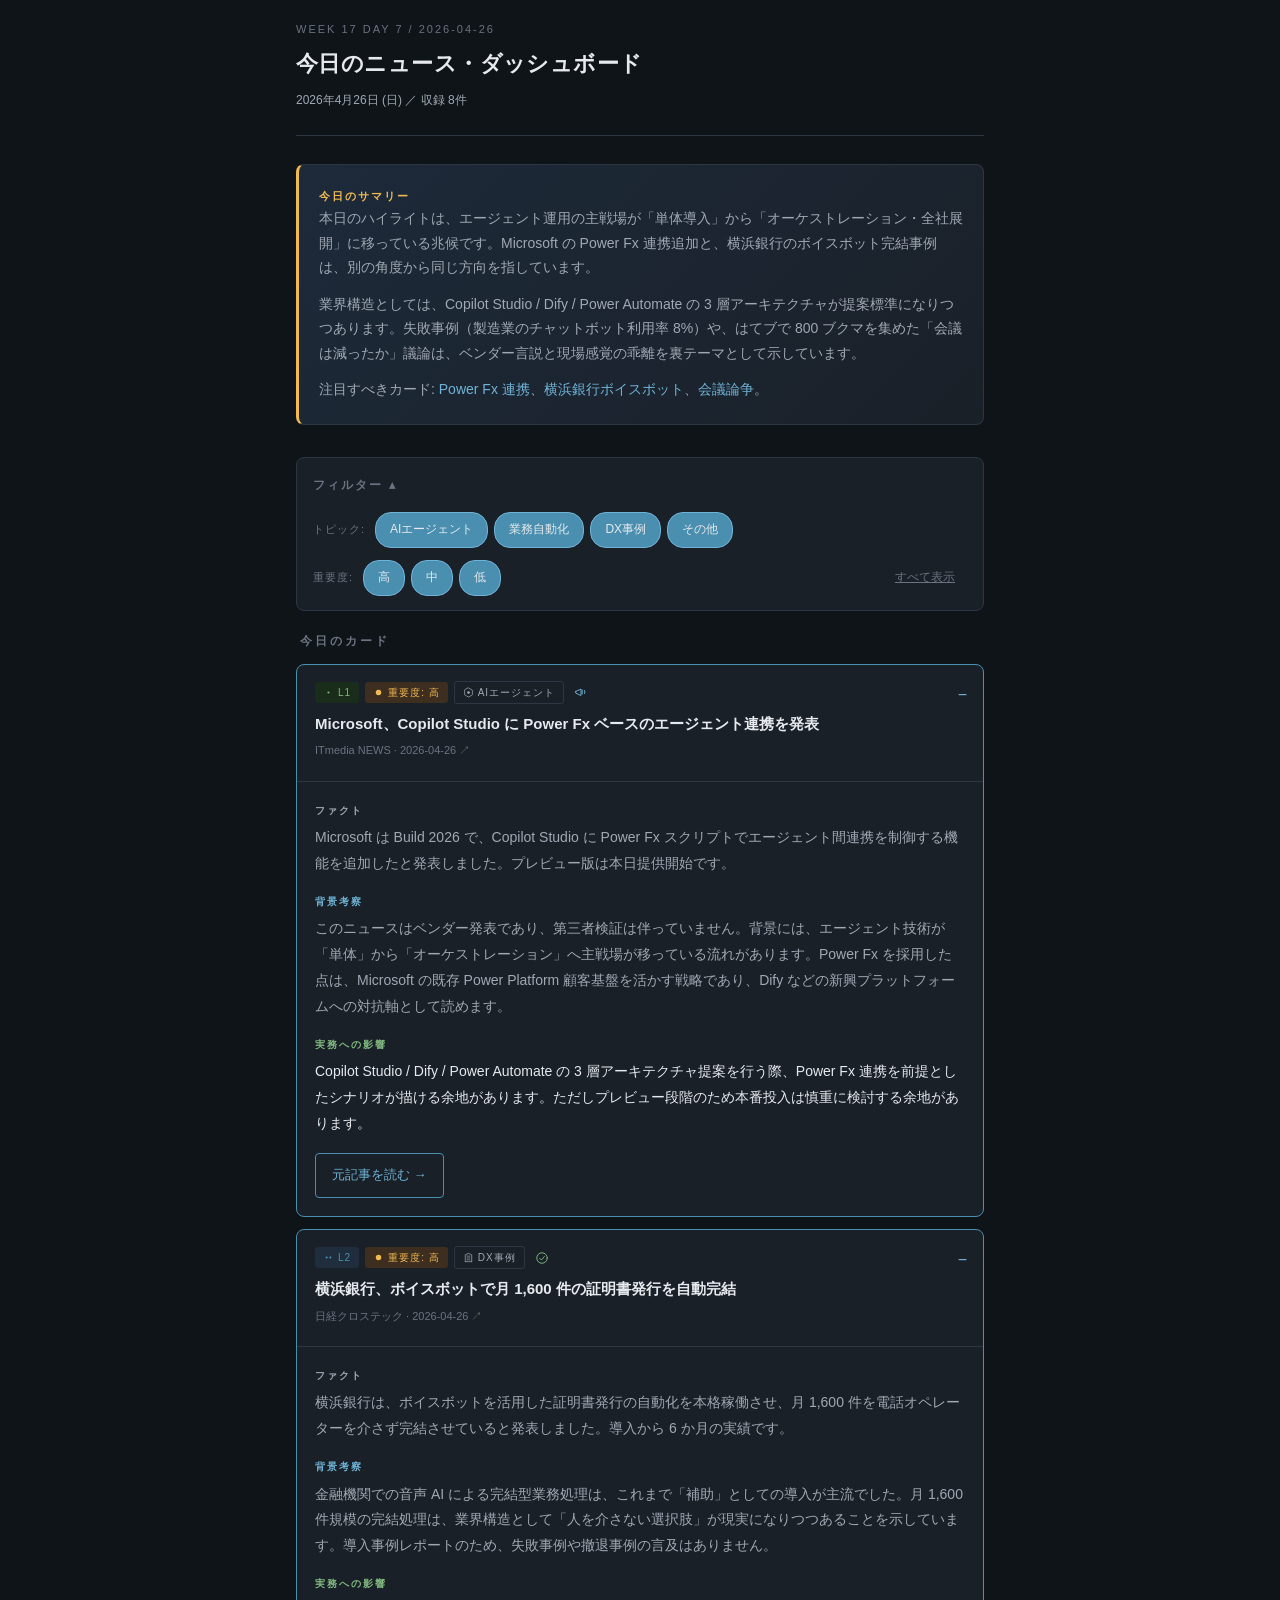
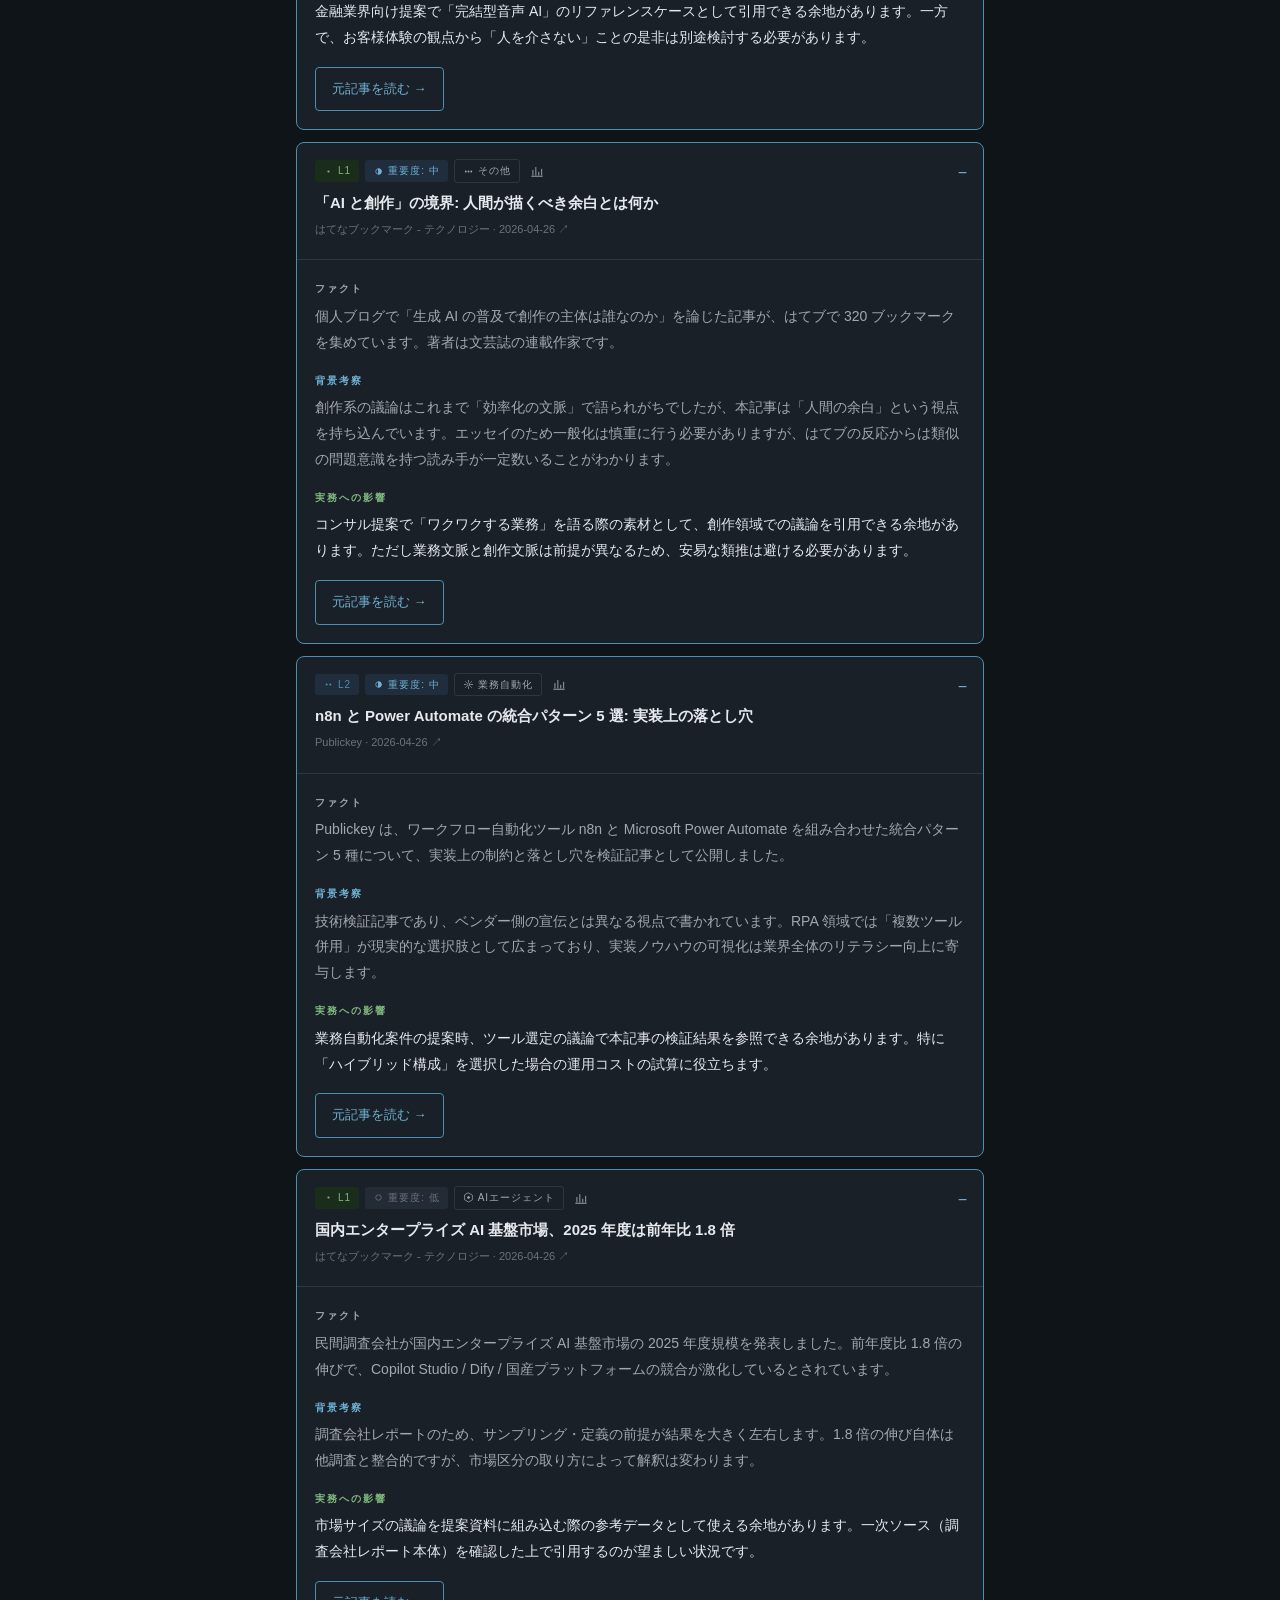
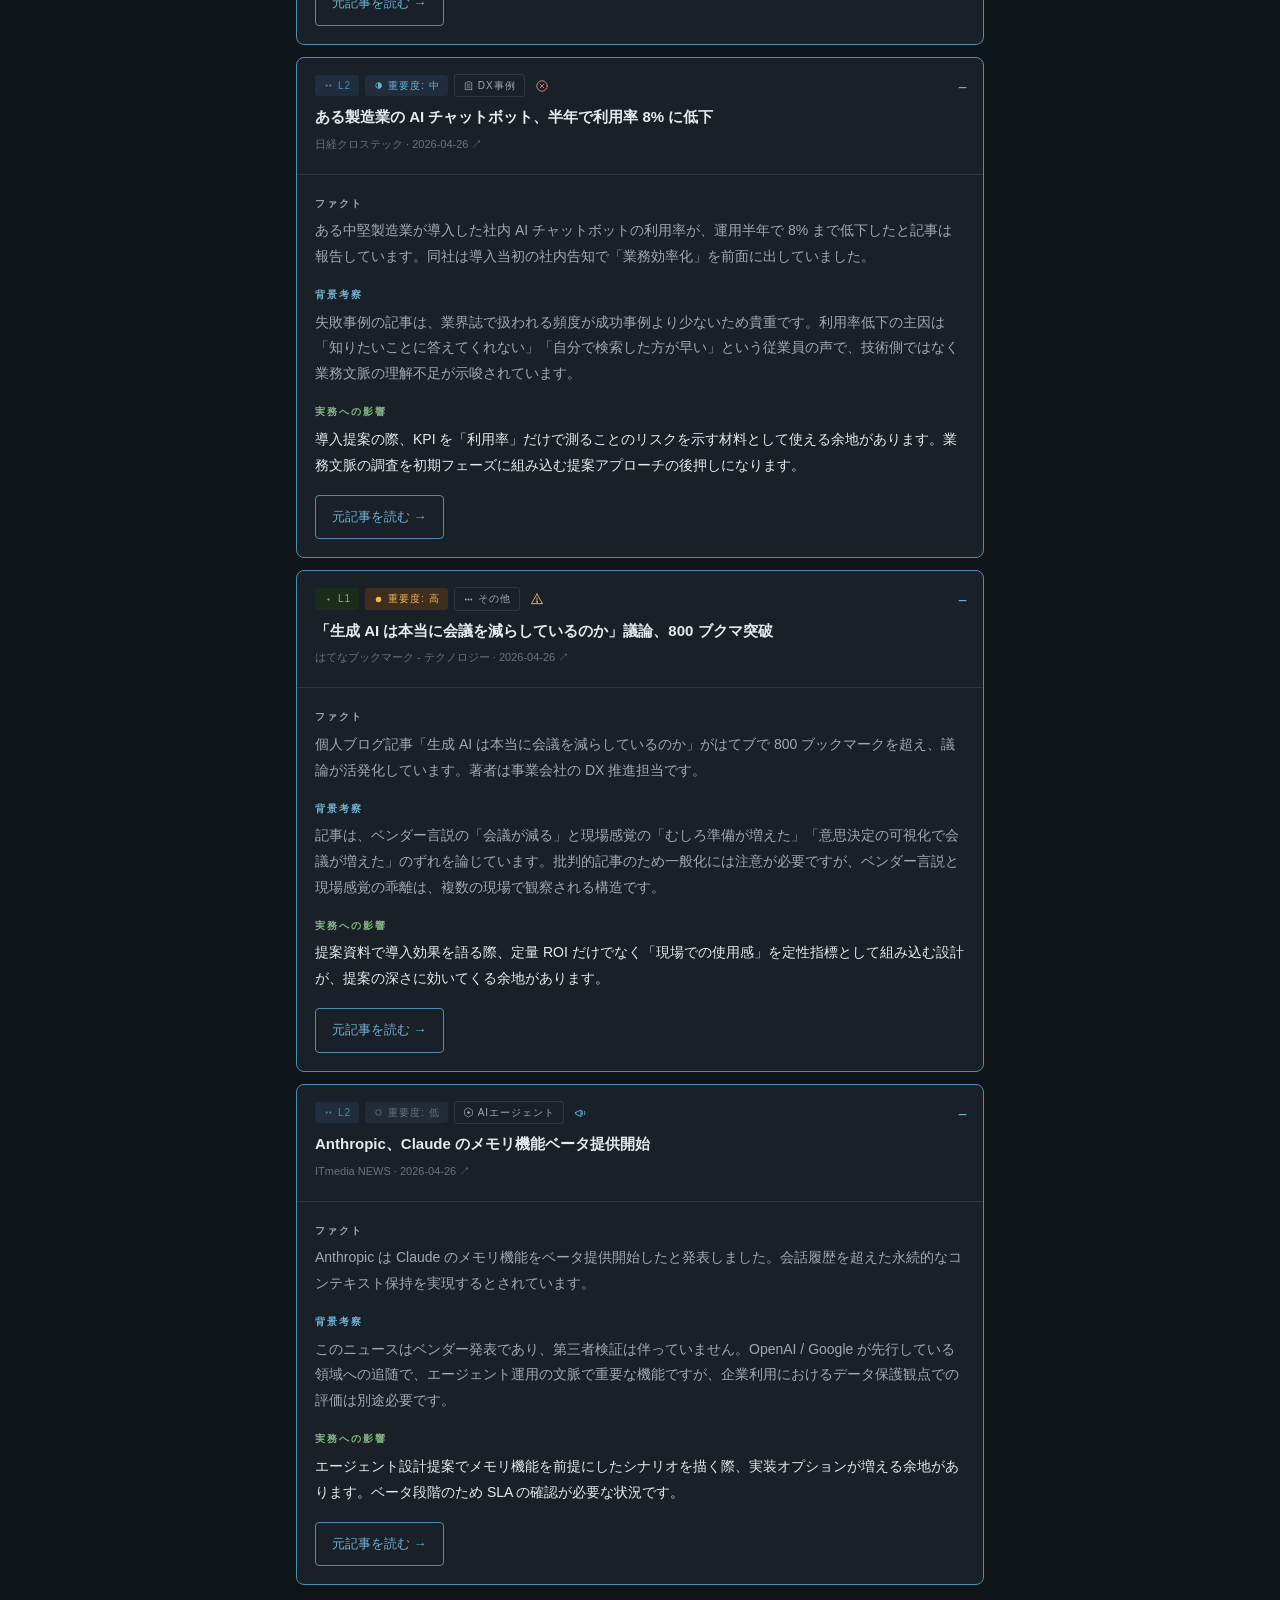
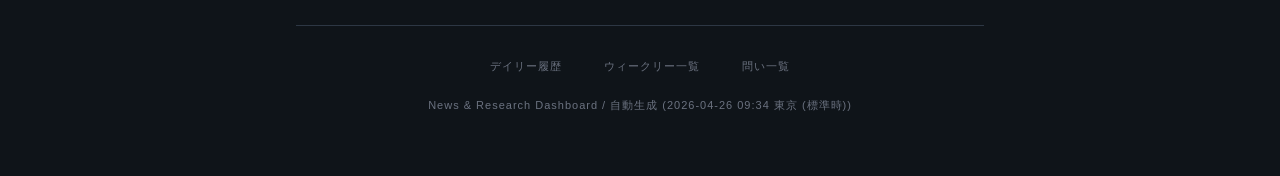
==== site/index.html @ 53880f0e "Phase 1 §F: site templates + UI + build_site (D-38, D-40) site/assets/:   - icons.svg: 16 SVG sprite" ====
<!DOCTYPE html>
<html lang="ja">
<head>
<meta charset="UTF-8">
<meta name="viewport" content="width=device-width, initial-scale=1.0">
<title>2026-04-26 デイリー | News & Research Dashboard</title>
<link rel="stylesheet" href="assets/style.css">
</head>
<body>
<?xml version="1.0" encoding="UTF-8"?>
<!--
  News & Research Dashboard アイコン sprite (D-40 §11.4)
  使用: <svg class="icon"><use href="/assets/icons.svg#icon-vendor"/></svg>
  全アイコン 24x24 viewBox、currentColor で着色（CSS で色制御）。
-->
<svg xmlns="http://www.w3.org/2000/svg" style="display:none" aria-hidden="true">

  <!-- ===== 情報タイプ (5) ===== -->
  <symbol id="icon-vendor" viewBox="0 0 24 24" fill="none" stroke="currentColor" stroke-width="1.6" stroke-linecap="round" stroke-linejoin="round">
    <!-- megaphone -->
    <path d="M3 11v3l9 4V7L3 11Z"/>
    <path d="M14 8.5v7"/>
    <path d="M18 9c1 .8 1 5.2 0 6"/>
  </symbol>
  <symbol id="icon-case" viewBox="0 0 24 24" fill="none" stroke="currentColor" stroke-width="1.6" stroke-linecap="round" stroke-linejoin="round">
    <!-- check in circle -->
    <circle cx="12" cy="12" r="9"/>
    <path d="M8 12.5l3 3 5-6"/>
  </symbol>
  <symbol id="icon-failure" viewBox="0 0 24 24" fill="none" stroke="currentColor" stroke-width="1.6" stroke-linecap="round" stroke-linejoin="round">
    <!-- x in circle -->
    <circle cx="12" cy="12" r="9"/>
    <path d="M8.5 8.5l7 7M15.5 8.5l-7 7"/>
  </symbol>
  <symbol id="icon-critic" viewBox="0 0 24 24" fill="none" stroke="currentColor" stroke-width="1.6" stroke-linecap="round" stroke-linejoin="round">
    <!-- exclamation triangle -->
    <path d="M12 3.5L21.5 20H2.5L12 3.5Z"/>
    <path d="M12 10v4.5"/>
    <circle cx="12" cy="17" r=".8" fill="currentColor"/>
  </symbol>
  <symbol id="icon-analysis" viewBox="0 0 24 24" fill="none" stroke="currentColor" stroke-width="1.6" stroke-linecap="round" stroke-linejoin="round">
    <!-- bar chart -->
    <path d="M5 19V11M10 19V6M15 19V14M20 19V9"/>
    <path d="M3 21h18"/>
  </symbol>

  <!-- ===== 重要度 (3) ===== -->
  <symbol id="icon-importance-high" viewBox="0 0 24 24">
    <circle cx="12" cy="12" r="6" fill="currentColor"/>
  </symbol>
  <symbol id="icon-importance-mid" viewBox="0 0 24 24" fill="none" stroke="currentColor" stroke-width="1.8">
    <circle cx="12" cy="12" r="6"/>
    <path d="M12 6 A6 6 0 0 1 12 18 Z" fill="currentColor"/>
  </symbol>
  <symbol id="icon-importance-low" viewBox="0 0 24 24" fill="none" stroke="currentColor" stroke-width="1.8">
    <circle cx="12" cy="12" r="6"/>
  </symbol>

  <!-- ===== レイヤー (4) — ドット数で深度を示す ===== -->
  <symbol id="icon-layer-l1" viewBox="0 0 24 24">
    <circle cx="12" cy="12" r="2.4" fill="currentColor"/>
  </symbol>
  <symbol id="icon-layer-l2" viewBox="0 0 24 24">
    <circle cx="8" cy="12" r="2.2" fill="currentColor"/>
    <circle cx="16" cy="12" r="2.2" fill="currentColor"/>
  </symbol>
  <symbol id="icon-layer-l3" viewBox="0 0 24 24">
    <circle cx="6" cy="12" r="2" fill="currentColor"/>
    <circle cx="12" cy="12" r="2" fill="currentColor"/>
    <circle cx="18" cy="12" r="2" fill="currentColor"/>
  </symbol>
  <symbol id="icon-layer-l4" viewBox="0 0 24 24">
    <circle cx="5" cy="12" r="1.8" fill="currentColor"/>
    <circle cx="10" cy="12" r="1.8" fill="currentColor"/>
    <circle cx="15" cy="12" r="1.8" fill="currentColor"/>
    <circle cx="20" cy="12" r="1.8" fill="currentColor"/>
  </symbol>

  <!-- ===== トピック (4) ===== -->
  <symbol id="icon-topic-ai-agents" viewBox="0 0 24 24" fill="none" stroke="currentColor" stroke-width="1.6" stroke-linecap="round" stroke-linejoin="round">
    <!-- agent: hex with center -->
    <path d="M12 2 L20.5 7 L20.5 17 L12 22 L3.5 17 L3.5 7 Z"/>
    <circle cx="12" cy="12" r="2.2" fill="currentColor"/>
  </symbol>
  <symbol id="icon-topic-automation" viewBox="0 0 24 24" fill="none" stroke="currentColor" stroke-width="1.6" stroke-linecap="round" stroke-linejoin="round">
    <!-- gear -->
    <circle cx="12" cy="12" r="3.2"/>
    <path d="M12 3 v3 M12 18 v3 M3 12 h3 M18 12 h3 M5.5 5.5 L7.5 7.5 M16.5 16.5 L18.5 18.5 M5.5 18.5 L7.5 16.5 M16.5 7.5 L18.5 5.5"/>
  </symbol>
  <symbol id="icon-topic-dx-cases" viewBox="0 0 24 24" fill="none" stroke="currentColor" stroke-width="1.6" stroke-linecap="round" stroke-linejoin="round">
    <!-- building -->
    <path d="M5 21V6l7-3 7 3v15"/>
    <path d="M5 21h14"/>
    <path d="M9 9h2M13 9h2M9 13h2M13 13h2M9 17h2M13 17h2"/>
  </symbol>
  <symbol id="icon-topic-other" viewBox="0 0 24 24">
    <!-- horizontal dots -->
    <circle cx="6" cy="12" r="2" fill="currentColor"/>
    <circle cx="12" cy="12" r="2" fill="currentColor"/>
    <circle cx="18" cy="12" r="2" fill="currentColor"/>
  </symbol>

</svg>


<div class="container">
<header>
  <div class="date-label">WEEK 17 DAY 7 / 2026-04-26</div>
  <h1>今日のニュース・ダッシュボード</h1>
  <div class="meta">2026年4月26日 (日) ／ 収録 8件</div>
</header>

<div class="theme">
  <div class="theme-label">今日のサマリー</div>
  <div class="theme-body">
    <p>本日のハイライトは、エージェント運用の主戦場が「単体導入」から「オーケストレーション・全社展開」に移っている兆候です。Microsoft の Power Fx 連携追加と、横浜銀行のボイスボット完結事例は、別の角度から同じ方向を指しています。</p>
<p>業界構造としては、Copilot Studio / Dify / Power Automate の 3 層アーキテクチャが提案標準になりつつあります。失敗事例（製造業のチャットボット利用率 8%）や、はてブで 800 ブクマを集めた「会議は減ったか」議論は、ベンダー言説と現場感覚の乖離を裏テーマとして示しています。</p>
<p>注目すべきカード: <a href="#card-dummy-001">Power Fx 連携</a>、<a href="#card-dummy-002">横浜銀行ボイスボット</a>、<a href="#card-dummy-007">会議論争</a>。</p>
  </div>
</div>

<details class="filter-bar" open>
  <summary>フィルター</summary>
  <div class="filter-group">
    <span class="filter-label">トピック:</span>
    <button class="filter-chip active" data-filter-topic="ai_agents">AIエージェント</button>
    <button class="filter-chip active" data-filter-topic="automation">業務自動化</button>
    <button class="filter-chip active" data-filter-topic="dx_cases">DX事例</button>
    <button class="filter-chip active" data-filter-topic="other">その他</button>
  </div>
  <div class="filter-group">
    <span class="filter-label">重要度:</span>
    <button class="filter-chip active" data-filter-importance="high">高</button>
    <button class="filter-chip active" data-filter-importance="mid">中</button>
    <button class="filter-chip active" data-filter-importance="low">低</button>
    <button class="filter-clear">すべて表示</button>
  </div>
</details>

<div class="section-head">今日のカード</div>
  <details class="card"
         id="card-dummy-001"
         data-topic="ai_agents"
         data-importance="high"
         data-layer="L1"
         data-inquiry="none"
open>
  <summary>
    <div class="tag-row">
      <span class="tag layer-l1">
        <svg class="icon" aria-hidden="true"><use href="#icon-layer-l1"/></svg>
        L1
      </span>
      <span class="tag importance-high">
        <svg class="icon" aria-hidden="true"><use href="#icon-importance-high"/></svg>
        重要度: 高
      </span>
      <span class="tag topic-ai-agents">
        <svg class="icon" aria-hidden="true"><use href="#icon-topic-ai-agents"/></svg>
        AIエージェント
      </span>
      <svg class="icon-info-type vendor_announcement" aria-label="vendor_announcement">
        <use href="#icon-vendor"/>
      </svg>
    </div>
    <div class="card-title">Microsoft、Copilot Studio に Power Fx ベースのエージェント連携を発表</div>
    <a class="card-source"
       href="https://example.com/dummy/1"
       target="_blank"
       rel="noopener noreferrer"
       onclick="event.stopPropagation()">ITmedia NEWS · 2026-04-26 ↗</a>
  </summary>
  <div class="card-body">
    <section class="fact">
      <div class="label context">ファクト</div>
      <p>Microsoft は Build 2026 で、Copilot Studio に Power Fx スクリプトでエージェント間連携を制御する機能を追加したと発表しました。プレビュー版は本日提供開始です。</p>
    </section>
    <section class="context">
      <div class="label summary">背景考察</div>
      <p>このニュースはベンダー発表であり、第三者検証は伴っていません。背景には、エージェント技術が「単体」から「オーケストレーション」へ主戦場が移っている流れがあります。Power Fx を採用した点は、Microsoft の既存 Power Platform 顧客基盤を活かす戦略であり、Dify などの新興プラットフォームへの対抗軸として読めます。</p>
    </section>
    <section class="impact">
      <div class="label sowhat">実務への影響</div>
      <p class="sowhat-text">Copilot Studio / Dify / Power Automate の 3 層アーキテクチャ提案を行う際、Power Fx 連携を前提としたシナリオが描ける余地があります。ただしプレビュー段階のため本番投入は慎重に検討する余地があります。</p>
    </section>
    <a class="external-link"
       href="https://example.com/dummy/1"
       target="_blank"
       rel="noopener noreferrer">元記事を読む →</a>
  </div>
</details>
  <details class="card"
         id="card-dummy-002"
         data-topic="dx_cases"
         data-importance="high"
         data-layer="L2"
         data-inquiry="none"
open>
  <summary>
    <div class="tag-row">
      <span class="tag layer-l2">
        <svg class="icon" aria-hidden="true"><use href="#icon-layer-l2"/></svg>
        L2
      </span>
      <span class="tag importance-high">
        <svg class="icon" aria-hidden="true"><use href="#icon-importance-high"/></svg>
        重要度: 高
      </span>
      <span class="tag topic-dx-cases">
        <svg class="icon" aria-hidden="true"><use href="#icon-topic-dx-cases"/></svg>
        DX事例
      </span>
      <svg class="icon-info-type success_case" aria-label="success_case">
        <use href="#icon-case"/>
      </svg>
    </div>
    <div class="card-title">横浜銀行、ボイスボットで月 1,600 件の証明書発行を自動完結</div>
    <a class="card-source"
       href="https://example.com/dummy/2"
       target="_blank"
       rel="noopener noreferrer"
       onclick="event.stopPropagation()">日経クロステック · 2026-04-26 ↗</a>
  </summary>
  <div class="card-body">
    <section class="fact">
      <div class="label context">ファクト</div>
      <p>横浜銀行は、ボイスボットを活用した証明書発行の自動化を本格稼働させ、月 1,600 件を電話オペレーターを介さず完結させていると発表しました。導入から 6 か月の実績です。</p>
    </section>
    <section class="context">
      <div class="label summary">背景考察</div>
      <p>金融機関での音声 AI による完結型業務処理は、これまで「補助」としての導入が主流でした。月 1,600 件規模の完結処理は、業界構造として「人を介さない選択肢」が現実になりつつあることを示しています。導入事例レポートのため、失敗事例や撤退事例の言及はありません。</p>
    </section>
    <section class="impact">
      <div class="label sowhat">実務への影響</div>
      <p class="sowhat-text">金融業界向け提案で「完結型音声 AI」のリファレンスケースとして引用できる余地があります。一方で、お客様体験の観点から「人を介さない」ことの是非は別途検討する必要があります。</p>
    </section>
    <a class="external-link"
       href="https://example.com/dummy/2"
       target="_blank"
       rel="noopener noreferrer">元記事を読む →</a>
  </div>
</details>
  <details class="card"
         id="card-dummy-003"
         data-topic="other"
         data-importance="mid"
         data-layer="L1"
         data-inquiry="none"
open>
  <summary>
    <div class="tag-row">
      <span class="tag layer-l1">
        <svg class="icon" aria-hidden="true"><use href="#icon-layer-l1"/></svg>
        L1
      </span>
      <span class="tag importance-mid">
        <svg class="icon" aria-hidden="true"><use href="#icon-importance-mid"/></svg>
        重要度: 中
      </span>
      <span class="tag topic-other">
        <svg class="icon" aria-hidden="true"><use href="#icon-topic-other"/></svg>
        その他
      </span>
      <svg class="icon-info-type essay" aria-label="essay">
        <use href="#icon-analysis"/>
      </svg>
    </div>
    <div class="card-title">「AI と創作」の境界: 人間が描くべき余白とは何か</div>
    <a class="card-source"
       href="https://example.com/dummy/3"
       target="_blank"
       rel="noopener noreferrer"
       onclick="event.stopPropagation()">はてなブックマーク - テクノロジー · 2026-04-26 ↗</a>
  </summary>
  <div class="card-body">
    <section class="fact">
      <div class="label context">ファクト</div>
      <p>個人ブログで「生成 AI の普及で創作の主体は誰なのか」を論じた記事が、はてブで 320 ブックマークを集めています。著者は文芸誌の連載作家です。</p>
    </section>
    <section class="context">
      <div class="label summary">背景考察</div>
      <p>創作系の議論はこれまで「効率化の文脈」で語られがちでしたが、本記事は「人間の余白」という視点を持ち込んでいます。エッセイのため一般化は慎重に行う必要がありますが、はてブの反応からは類似の問題意識を持つ読み手が一定数いることがわかります。</p>
    </section>
    <section class="impact">
      <div class="label sowhat">実務への影響</div>
      <p class="sowhat-text">コンサル提案で「ワクワクする業務」を語る際の素材として、創作領域での議論を引用できる余地があります。ただし業務文脈と創作文脈は前提が異なるため、安易な類推は避ける必要があります。</p>
    </section>
    <a class="external-link"
       href="https://example.com/dummy/3"
       target="_blank"
       rel="noopener noreferrer">元記事を読む →</a>
  </div>
</details>
  <details class="card"
         id="card-dummy-004"
         data-topic="automation"
         data-importance="mid"
         data-layer="L2"
         data-inquiry="none"
open>
  <summary>
    <div class="tag-row">
      <span class="tag layer-l2">
        <svg class="icon" aria-hidden="true"><use href="#icon-layer-l2"/></svg>
        L2
      </span>
      <span class="tag importance-mid">
        <svg class="icon" aria-hidden="true"><use href="#icon-importance-mid"/></svg>
        重要度: 中
      </span>
      <span class="tag topic-automation">
        <svg class="icon" aria-hidden="true"><use href="#icon-topic-automation"/></svg>
        業務自動化
      </span>
      <svg class="icon-info-type tech_validation" aria-label="tech_validation">
        <use href="#icon-analysis"/>
      </svg>
    </div>
    <div class="card-title">n8n と Power Automate の統合パターン 5 選: 実装上の落とし穴</div>
    <a class="card-source"
       href="https://example.com/dummy/4"
       target="_blank"
       rel="noopener noreferrer"
       onclick="event.stopPropagation()">Publickey · 2026-04-26 ↗</a>
  </summary>
  <div class="card-body">
    <section class="fact">
      <div class="label context">ファクト</div>
      <p>Publickey は、ワークフロー自動化ツール n8n と Microsoft Power Automate を組み合わせた統合パターン 5 種について、実装上の制約と落とし穴を検証記事として公開しました。</p>
    </section>
    <section class="context">
      <div class="label summary">背景考察</div>
      <p>技術検証記事であり、ベンダー側の宣伝とは異なる視点で書かれています。RPA 領域では「複数ツール併用」が現実的な選択肢として広まっており、実装ノウハウの可視化は業界全体のリテラシー向上に寄与します。</p>
    </section>
    <section class="impact">
      <div class="label sowhat">実務への影響</div>
      <p class="sowhat-text">業務自動化案件の提案時、ツール選定の議論で本記事の検証結果を参照できる余地があります。特に「ハイブリッド構成」を選択した場合の運用コストの試算に役立ちます。</p>
    </section>
    <a class="external-link"
       href="https://example.com/dummy/4"
       target="_blank"
       rel="noopener noreferrer">元記事を読む →</a>
  </div>
</details>
  <details class="card"
         id="card-dummy-005"
         data-topic="ai_agents"
         data-importance="low"
         data-layer="L1"
         data-inquiry="none"
open>
  <summary>
    <div class="tag-row">
      <span class="tag layer-l1">
        <svg class="icon" aria-hidden="true"><use href="#icon-layer-l1"/></svg>
        L1
      </span>
      <span class="tag importance-low">
        <svg class="icon" aria-hidden="true"><use href="#icon-importance-low"/></svg>
        重要度: 低
      </span>
      <span class="tag topic-ai-agents">
        <svg class="icon" aria-hidden="true"><use href="#icon-topic-ai-agents"/></svg>
        AIエージェント
      </span>
      <svg class="icon-info-type market" aria-label="market">
        <use href="#icon-analysis"/>
      </svg>
    </div>
    <div class="card-title">国内エンタープライズ AI 基盤市場、2025 年度は前年比 1.8 倍</div>
    <a class="card-source"
       href="https://example.com/dummy/5"
       target="_blank"
       rel="noopener noreferrer"
       onclick="event.stopPropagation()">はてなブックマーク - テクノロジー · 2026-04-26 ↗</a>
  </summary>
  <div class="card-body">
    <section class="fact">
      <div class="label context">ファクト</div>
      <p>民間調査会社が国内エンタープライズ AI 基盤市場の 2025 年度規模を発表しました。前年度比 1.8 倍の伸びで、Copilot Studio / Dify / 国産プラットフォームの競合が激化しているとされています。</p>
    </section>
    <section class="context">
      <div class="label summary">背景考察</div>
      <p>調査会社レポートのため、サンプリング・定義の前提が結果を大きく左右します。1.8 倍の伸び自体は他調査と整合的ですが、市場区分の取り方によって解釈は変わります。</p>
    </section>
    <section class="impact">
      <div class="label sowhat">実務への影響</div>
      <p class="sowhat-text">市場サイズの議論を提案資料に組み込む際の参考データとして使える余地があります。一次ソース（調査会社レポート本体）を確認した上で引用するのが望ましい状況です。</p>
    </section>
    <a class="external-link"
       href="https://example.com/dummy/5"
       target="_blank"
       rel="noopener noreferrer">元記事を読む →</a>
  </div>
</details>
  <details class="card"
         id="card-dummy-006"
         data-topic="dx_cases"
         data-importance="mid"
         data-layer="L2"
         data-inquiry="none"
open>
  <summary>
    <div class="tag-row">
      <span class="tag layer-l2">
        <svg class="icon" aria-hidden="true"><use href="#icon-layer-l2"/></svg>
        L2
      </span>
      <span class="tag importance-mid">
        <svg class="icon" aria-hidden="true"><use href="#icon-importance-mid"/></svg>
        重要度: 中
      </span>
      <span class="tag topic-dx-cases">
        <svg class="icon" aria-hidden="true"><use href="#icon-topic-dx-cases"/></svg>
        DX事例
      </span>
      <svg class="icon-info-type failure" aria-label="failure">
        <use href="#icon-failure"/>
      </svg>
    </div>
    <div class="card-title">ある製造業の AI チャットボット、半年で利用率 8% に低下</div>
    <a class="card-source"
       href="https://example.com/dummy/6"
       target="_blank"
       rel="noopener noreferrer"
       onclick="event.stopPropagation()">日経クロステック · 2026-04-26 ↗</a>
  </summary>
  <div class="card-body">
    <section class="fact">
      <div class="label context">ファクト</div>
      <p>ある中堅製造業が導入した社内 AI チャットボットの利用率が、運用半年で 8% まで低下したと記事は報告しています。同社は導入当初の社内告知で「業務効率化」を前面に出していました。</p>
    </section>
    <section class="context">
      <div class="label summary">背景考察</div>
      <p>失敗事例の記事は、業界誌で扱われる頻度が成功事例より少ないため貴重です。利用率低下の主因は「知りたいことに答えてくれない」「自分で検索した方が早い」という従業員の声で、技術側ではなく業務文脈の理解不足が示唆されています。</p>
    </section>
    <section class="impact">
      <div class="label sowhat">実務への影響</div>
      <p class="sowhat-text">導入提案の際、KPI を「利用率」だけで測ることのリスクを示す材料として使える余地があります。業務文脈の調査を初期フェーズに組み込む提案アプローチの後押しになります。</p>
    </section>
    <a class="external-link"
       href="https://example.com/dummy/6"
       target="_blank"
       rel="noopener noreferrer">元記事を読む →</a>
  </div>
</details>
  <details class="card"
         id="card-dummy-007"
         data-topic="other"
         data-importance="high"
         data-layer="L1"
         data-inquiry="none"
open>
  <summary>
    <div class="tag-row">
      <span class="tag layer-l1">
        <svg class="icon" aria-hidden="true"><use href="#icon-layer-l1"/></svg>
        L1
      </span>
      <span class="tag importance-high">
        <svg class="icon" aria-hidden="true"><use href="#icon-importance-high"/></svg>
        重要度: 高
      </span>
      <span class="tag topic-other">
        <svg class="icon" aria-hidden="true"><use href="#icon-topic-other"/></svg>
        その他
      </span>
      <svg class="icon-info-type critic" aria-label="critic">
        <use href="#icon-critic"/>
      </svg>
    </div>
    <div class="card-title">「生成 AI は本当に会議を減らしているのか」議論、800 ブクマ突破</div>
    <a class="card-source"
       href="https://example.com/dummy/7"
       target="_blank"
       rel="noopener noreferrer"
       onclick="event.stopPropagation()">はてなブックマーク - テクノロジー · 2026-04-26 ↗</a>
  </summary>
  <div class="card-body">
    <section class="fact">
      <div class="label context">ファクト</div>
      <p>個人ブログ記事「生成 AI は本当に会議を減らしているのか」がはてブで 800 ブックマークを超え、議論が活発化しています。著者は事業会社の DX 推進担当です。</p>
    </section>
    <section class="context">
      <div class="label summary">背景考察</div>
      <p>記事は、ベンダー言説の「会議が減る」と現場感覚の「むしろ準備が増えた」「意思決定の可視化で会議が増えた」のずれを論じています。批判的記事のため一般化には注意が必要ですが、ベンダー言説と現場感覚の乖離は、複数の現場で観察される構造です。</p>
    </section>
    <section class="impact">
      <div class="label sowhat">実務への影響</div>
      <p class="sowhat-text">提案資料で導入効果を語る際、定量 ROI だけでなく「現場での使用感」を定性指標として組み込む設計が、提案の深さに効いてくる余地があります。</p>
    </section>
    <a class="external-link"
       href="https://example.com/dummy/7"
       target="_blank"
       rel="noopener noreferrer">元記事を読む →</a>
  </div>
</details>
  <details class="card"
         id="card-dummy-008"
         data-topic="ai_agents"
         data-importance="low"
         data-layer="L2"
         data-inquiry="none"
open>
  <summary>
    <div class="tag-row">
      <span class="tag layer-l2">
        <svg class="icon" aria-hidden="true"><use href="#icon-layer-l2"/></svg>
        L2
      </span>
      <span class="tag importance-low">
        <svg class="icon" aria-hidden="true"><use href="#icon-importance-low"/></svg>
        重要度: 低
      </span>
      <span class="tag topic-ai-agents">
        <svg class="icon" aria-hidden="true"><use href="#icon-topic-ai-agents"/></svg>
        AIエージェント
      </span>
      <svg class="icon-info-type vendor_announcement" aria-label="vendor_announcement">
        <use href="#icon-vendor"/>
      </svg>
    </div>
    <div class="card-title">Anthropic、Claude のメモリ機能ベータ提供開始</div>
    <a class="card-source"
       href="https://example.com/dummy/8"
       target="_blank"
       rel="noopener noreferrer"
       onclick="event.stopPropagation()">ITmedia NEWS · 2026-04-26 ↗</a>
  </summary>
  <div class="card-body">
    <section class="fact">
      <div class="label context">ファクト</div>
      <p>Anthropic は Claude のメモリ機能をベータ提供開始したと発表しました。会話履歴を超えた永続的なコンテキスト保持を実現するとされています。</p>
    </section>
    <section class="context">
      <div class="label summary">背景考察</div>
      <p>このニュースはベンダー発表であり、第三者検証は伴っていません。OpenAI / Google が先行している領域への追随で、エージェント運用の文脈で重要な機能ですが、企業利用におけるデータ保護観点での評価は別途必要です。</p>
    </section>
    <section class="impact">
      <div class="label sowhat">実務への影響</div>
      <p class="sowhat-text">エージェント設計提案でメモリ機能を前提にしたシナリオを描く際、実装オプションが増える余地があります。ベータ段階のため SLA の確認が必要な状況です。</p>
    </section>
    <a class="external-link"
       href="https://example.com/dummy/8"
       target="_blank"
       rel="noopener noreferrer">元記事を読む →</a>
  </div>
</details>

<footer>
  <nav class="footer-nav">
    <a href="/daily/archive/">デイリー履歴</a>
    <a href="/weekly/">ウィークリー一覧</a>
    <a href="/inquiries/">問い一覧</a>
  </nav>
  <div>News &amp; Research Dashboard / 自動生成 (2026-04-26 09:34 東京 (標準時))</div>
</footer>

</div>
<script src="assets/filter.js"></script>
</body>
</html>
---- site/assets/style.css ----
/* News & Research Dashboard — base styles
 * 正: 03_style/STYLE_GUIDE.md（親プロジェクト）
 * 視覚参照: 03_style/design_reference/weekly_brief_sample.html
 *
 * 構成:
 *   §1 色変数            §2 ベース           §3 ヘッダ
 *   §4 テーマブロック    §5 セクション見出し §6 カード
 *   §7 タグ              §8 フィルタ         §9 ウィークリー Part
 *   §10 アナロジー       §11 参考文献        §12 archive-list-item (D-38)
 *   §13 アイコン (D-40)  §14 フッタ          §15 モバイル
 */

/* §1 色変数 */
:root {
  --bg: #0f1419;
  --surface: #1a2028;
  --surface-2: #232b35;
  --border: #2d3744;
  --text: #e6e9ed;
  --text-dim: #a0a8b3;
  --text-mute: #6b7280;
  --accent: #6fb3d6;
  --accent-dim: #4a8fb0;
  --highlight: #f0b952;
  --signal: #7fb77e;
  --danger: #d67b7b;
}

/* §2 ベース */
* { box-sizing: border-box; margin: 0; padding: 0; }
body {
  font-family: -apple-system, BlinkMacSystemFont, "Hiragino Sans", "Yu Gothic", sans-serif;
  background: var(--bg);
  color: var(--text);
  line-height: 1.75;
  font-size: 15px;
  -webkit-font-smoothing: antialiased;
}
.container { max-width: 720px; margin: 0 auto; padding: 20px 16px 60px; }
a { color: var(--accent); text-decoration: none; }
a:hover { text-decoration: underline; }

/* §3 ヘッダ */
header { padding-bottom: 24px; border-bottom: 1px solid var(--border); margin-bottom: 28px; }
.date-label {
  font-size: 11px;
  letter-spacing: 2px;
  color: var(--text-mute);
  text-transform: uppercase;
}
h1 { font-size: 22px; font-weight: 700; margin-top: 6px; letter-spacing: 0.02em; }
.meta { font-size: 12px; color: var(--text-dim); margin-top: 6px; }

/* §4 テーマブロック (デイリーサマリー / 週次ハイライト) */
.theme {
  background: linear-gradient(135deg, #1d2a3a 0%, #1a2028 100%);
  border: 1px solid var(--border);
  border-left: 3px solid var(--highlight);
  border-radius: 8px;
  padding: 22px 20px;
  margin-bottom: 32px;
}
.theme-label {
  font-size: 11px;
  color: var(--highlight);
  letter-spacing: 2px;
  font-weight: 600;
  text-transform: uppercase;
}
.theme-title {
  font-size: 18px;
  font-weight: 700;
  margin: 8px 0 16px;
  line-height: 1.5;
}
.theme-body { font-size: 14px; color: var(--text-dim); }
.theme-body p { margin-bottom: 12px; }
.theme-body p:last-child { margin-bottom: 0; }
.theme-body strong { color: var(--text); font-weight: 600; }

.sowhat-block {
  margin-top: 18px;
  padding-top: 16px;
  border-top: 1px dashed var(--border);
}
.sowhat-label {
  font-size: 11px;
  color: var(--signal);
  letter-spacing: 2px;
  font-weight: 600;
  text-transform: uppercase;
  margin-bottom: 8px;
}
.sowhat-body { font-size: 14px; color: var(--text); line-height: 1.85; }

/* §5 セクション見出し */
.section-head {
  font-size: 12px;
  color: var(--text-mute);
  letter-spacing: 3px;
  font-weight: 600;
  text-transform: uppercase;
  margin: 0 0 12px 4px;
}

/* §6 カード */
.card {
  background: var(--surface);
  border: 1px solid var(--border);
  border-radius: 8px;
  margin-bottom: 12px;
  overflow: hidden;
  transition: border-color 0.2s;
}
.card[open] { border-color: var(--accent-dim); }
.card summary {
  list-style: none;
  cursor: pointer;
  padding: 16px 18px;
  display: flex;
  flex-direction: column;
  gap: 6px;
  position: relative;
  min-height: 44px;  /* タップ領域 (D-40 self-critique) */
}
.card summary::-webkit-details-marker { display: none; }
.card summary::after {
  content: "＋";
  position: absolute;
  right: 16px;
  top: 16px;
  color: var(--text-mute);
  font-size: 16px;
  transition: transform 0.2s;
}
.card[open] summary::after { content: "−"; color: var(--accent); }

.card-title {
  font-size: 15px;
  font-weight: 700;
  line-height: 1.55;
  color: var(--text);
  padding-right: 28px;
}
.card-source {
  font-size: 11px;
  color: var(--text-mute);
  display: block;
  text-decoration: none;
}
a.card-source:hover {
  color: var(--accent);
  text-decoration: underline;
}

.card-body {
  padding: 4px 18px 18px;
  border-top: 1px solid var(--border);
  margin-top: 4px;
}
.card-body section { margin-top: 16px; }
.card-body .label {
  font-size: 10px;
  letter-spacing: 2px;
  font-weight: 600;
  text-transform: uppercase;
  color: var(--text-mute);
  margin-bottom: 6px;
}
.card-body .label.context { color: var(--text-dim); }
.card-body .label.summary { color: var(--accent); }
.card-body .label.sowhat { color: var(--signal); }
.card-body p { font-size: 14px; color: var(--text-dim); line-height: 1.85; }
.card-body .sowhat-text { color: var(--text); }

.external-link {
  display: inline-block;
  margin-top: 16px;
  padding: 10px 16px;
  border: 1px solid var(--accent-dim);
  border-radius: 4px;
  color: var(--accent);
  text-decoration: none;
  font-size: 13px;
  transition: background 0.15s, border-color 0.15s;
  min-height: 40px;
}
.external-link:hover {
  background: rgba(111, 179, 214, 0.1);
  border-color: var(--accent);
  text-decoration: none;
}

/* §7 タグ */
.tag-row {
  display: flex;
  flex-wrap: wrap;
  gap: 6px;
  align-items: center;
  margin-bottom: 2px;
}
.tag {
  display: inline-flex;
  align-items: center;
  gap: 4px;
  font-size: 10px;
  letter-spacing: 1px;
  padding: 2px 8px;
  border-radius: 3px;
  background: var(--surface-2);
  color: var(--text-dim);
  font-weight: 500;
}
.tag.importance-high, .tag.signal-high { background: #3d2e1f; color: var(--highlight); }
.tag.importance-mid, .tag.signal-mid { background: #1f2d3d; color: var(--accent); }
.tag.importance-low, .tag.signal-low { background: #232b35; color: var(--text-mute); }
.tag.layer-l1 { background: #1a2d1a; color: var(--signal); }
.tag.layer-l2 { background: #1f2d3d; color: var(--accent-dim); }
.tag.layer-l3 { background: #2d1f2d; color: #c79bc7; }
.tag.layer-l4 { background: #3d2e1f; color: var(--highlight); }
.tag.topic-automation,
.tag.topic-dx-cases,
.tag.topic-ai-agents,
.tag.topic-other {
  border: 1px solid var(--border);
  background: transparent;
  color: var(--text-dim);
}

/* §8 フィルタ */
.filter-bar {
  background: var(--surface);
  border: 1px solid var(--border);
  border-radius: 8px;
  padding: 14px 16px;
  margin-bottom: 20px;
}
.filter-bar > summary {
  cursor: pointer;
  font-size: 12px;
  letter-spacing: 2px;
  color: var(--text-mute);
  text-transform: uppercase;
  font-weight: 600;
  list-style: none;
  padding: 0;
  min-height: 28px;
  display: flex;
  align-items: center;
}
.filter-bar > summary::-webkit-details-marker { display: none; }
.filter-bar > summary::after { content: " ▾"; color: var(--text-mute); margin-left: 6px; }
.filter-bar[open] > summary::after { content: " ▴"; }
.filter-group {
  display: flex;
  flex-wrap: wrap;
  align-items: center;
  gap: 6px;
  margin-top: 12px;
}
.filter-label {
  font-size: 11px;
  color: var(--text-mute);
  letter-spacing: 1px;
  margin-right: 4px;
}
.filter-chip {
  font-size: 12px;
  padding: 8px 14px;
  border: 1px solid var(--border);
  border-radius: 16px;
  background: transparent;
  color: var(--text-dim);
  cursor: pointer;
  transition: all 0.15s;
  min-height: 36px;
}
.filter-chip.active {
  background: var(--accent-dim);
  border-color: var(--accent);
  color: var(--text);
}
.filter-chip:hover { border-color: var(--accent); }
.filter-clear {
  margin-left: auto;
  font-size: 12px;
  padding: 8px 12px;
  background: transparent;
  color: var(--text-mute);
  border: none;
  cursor: pointer;
  text-decoration: underline;
  min-height: 36px;
}
.filter-clear:hover { color: var(--accent); }

/* §9 ウィークリー Part */
.weekly-part {
  background: var(--surface);
  border: 1px solid var(--border);
  border-radius: 8px;
  padding: 22px 20px;
  margin-bottom: 16px;
}
.weekly-part-label {
  font-size: 11px;
  color: var(--accent);
  letter-spacing: 2px;
  font-weight: 600;
  text-transform: uppercase;
}
.weekly-part-title {
  font-size: 17px;
  font-weight: 700;
  margin: 8px 0 14px;
  line-height: 1.5;
}
.weekly-part-body p {
  font-size: 14px;
  color: var(--text-dim);
  line-height: 1.9;
  margin-bottom: 14px;
}
.weekly-part-body p:last-child { margin-bottom: 0; }
.weekly-part-body strong { color: var(--text); font-weight: 600; }

.lens-label {
  display: inline-block;
  font-size: 11px;
  color: var(--signal);
  letter-spacing: 2px;
  font-weight: 600;
  margin-bottom: 10px;
  padding: 3px 8px;
  background: rgba(127, 183, 126, 0.1);
  border-radius: 3px;
}

/* §10 アナロジー (Part 3) */
.analogy {
  background: var(--surface-2);
  border-left: 3px solid var(--highlight);
  border-radius: 4px;
  padding: 16px 18px;
  margin: 16px 0;
}
.analogy-label {
  font-size: 10px;
  color: var(--highlight);
  letter-spacing: 2px;
  font-weight: 600;
  text-transform: uppercase;
}
.analogy-body p {
  font-size: 13.5px;
  color: var(--text-dim);
  line-height: 1.85;
  margin-bottom: 12px;
}
.analogy-body .limit {
  color: var(--danger);
  font-size: 12.5px;
}
.analogy-body .limit::before { content: "限界: "; font-weight: 600; }

/* §11 参考文献 */
.references {
  background: var(--surface);
  border: 1px solid var(--border);
  border-radius: 8px;
  padding: 18px 20px;
  margin-bottom: 20px;
}
.references-title {
  font-size: 11px;
  color: var(--text-mute);
  letter-spacing: 3px;
  font-weight: 600;
  text-transform: uppercase;
  margin-bottom: 12px;
}

/* §12 archive-list-item (D-38) — weekly / daily / inquiries 共通 */
.archive-list-item {
  display: block;
  background: var(--surface);
  border: 1px solid var(--border);
  border-radius: 8px;
  padding: 16px 18px;
  margin-bottom: 10px;
  text-decoration: none;
  color: var(--text);
  transition: border-color 0.15s;
  min-height: 44px;
}
.archive-list-item:hover { border-color: var(--accent); text-decoration: none; }
.archive-week-label {
  font-size: 11px;
  letter-spacing: 2px;
  color: var(--text-mute);
  text-transform: uppercase;
}
.archive-date-range { font-size: 11px; color: var(--text-mute); margin-top: 2px; }
.archive-theme-title {
  font-size: 15px;
  font-weight: 700;
  margin: 8px 0 6px;
  line-height: 1.5;
  color: var(--text);
}
.archive-lens { font-size: 12px; color: var(--signal); margin-bottom: 6px; }
.archive-summary-excerpt {
  font-size: 13px;
  color: var(--text-dim);
  line-height: 1.7;
  margin-bottom: 10px;
}
.archive-cta { font-size: 12px; color: var(--accent); }

/* §13 アイコン (D-40) */
.icon {
  display: inline-block;
  width: 14px;
  height: 14px;
  vertical-align: -2px;
  flex-shrink: 0;
}
.icon-info-type {
  width: 14px;
  height: 14px;
  color: var(--text-mute);
  margin-left: 4px;
  vertical-align: -2px;
}
.icon-info-type.vendor_announcement { color: var(--accent); }
.icon-info-type.success_case { color: var(--signal); }
.icon-info-type.failure { color: var(--danger); }
.icon-info-type.critic { color: var(--highlight); }
.icon-info-type.tech_validation,
.icon-info-type.market,
.icon-info-type.essay,
.icon-info-type.historical { color: var(--text-dim); }

.tag .icon { width: 11px; height: 11px; vertical-align: -1px; }

/* §14 フッタ */
footer {
  margin-top: 40px;
  padding-top: 20px;
  border-top: 1px solid var(--border);
  text-align: center;
  font-size: 11px;
  color: var(--text-mute);
  letter-spacing: 1px;
}
.footer-nav {
  display: flex;
  justify-content: center;
  gap: 18px;
  margin-bottom: 10px;
  flex-wrap: wrap;
}
.footer-nav a {
  color: var(--text-mute);
  text-decoration: none;
  letter-spacing: 1px;
  padding: 10px 12px;
  min-height: 40px;
  display: inline-flex;
  align-items: center;
}
.footer-nav a:hover { color: var(--accent); text-decoration: underline; }

/* §15 モバイル (480px 以下) */
@media (max-width: 480px) {
  .container { padding: 16px 14px 40px; }
  h1 { font-size: 20px; }
  .theme { padding: 18px 16px; }
  .theme-title { font-size: 16px; }
  .card summary { padding: 14px 16px; min-height: 48px; }
  .card-body { padding: 4px 16px 16px; }
  .card-title { font-size: 14px; }
  .filter-bar { overflow-x: auto; }
  .filter-group { flex-wrap: wrap; gap: 8px; }
  .filter-chip { min-height: 44px; padding: 10px 16px; }
  .filter-clear { min-height: 44px; padding: 10px 14px; }
  .external-link { min-height: 44px; padding: 12px 18px; }
  .footer-nav { gap: 8px; }
  .footer-nav a { min-height: 44px; padding: 12px 14px; }
  .archive-theme-title { font-size: 14px; }
  .archive-list-item { min-height: 56px; }
}
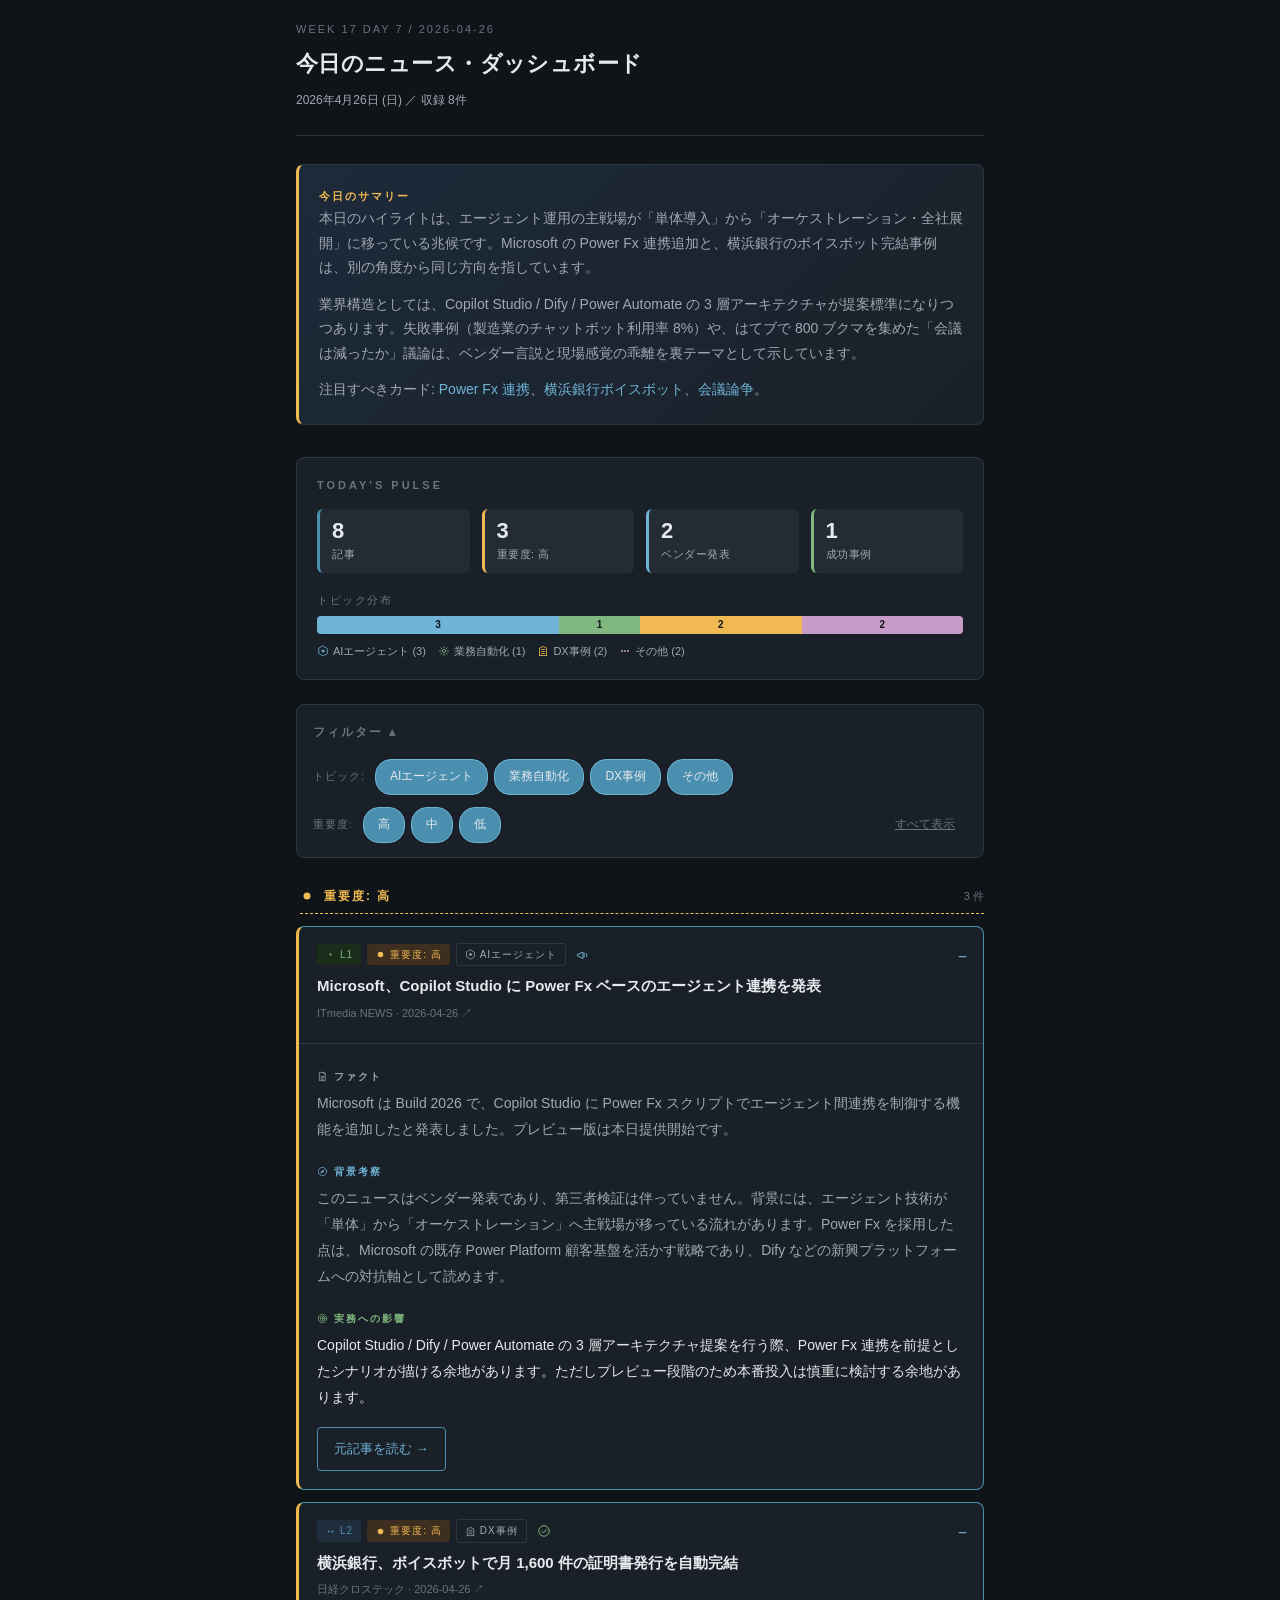
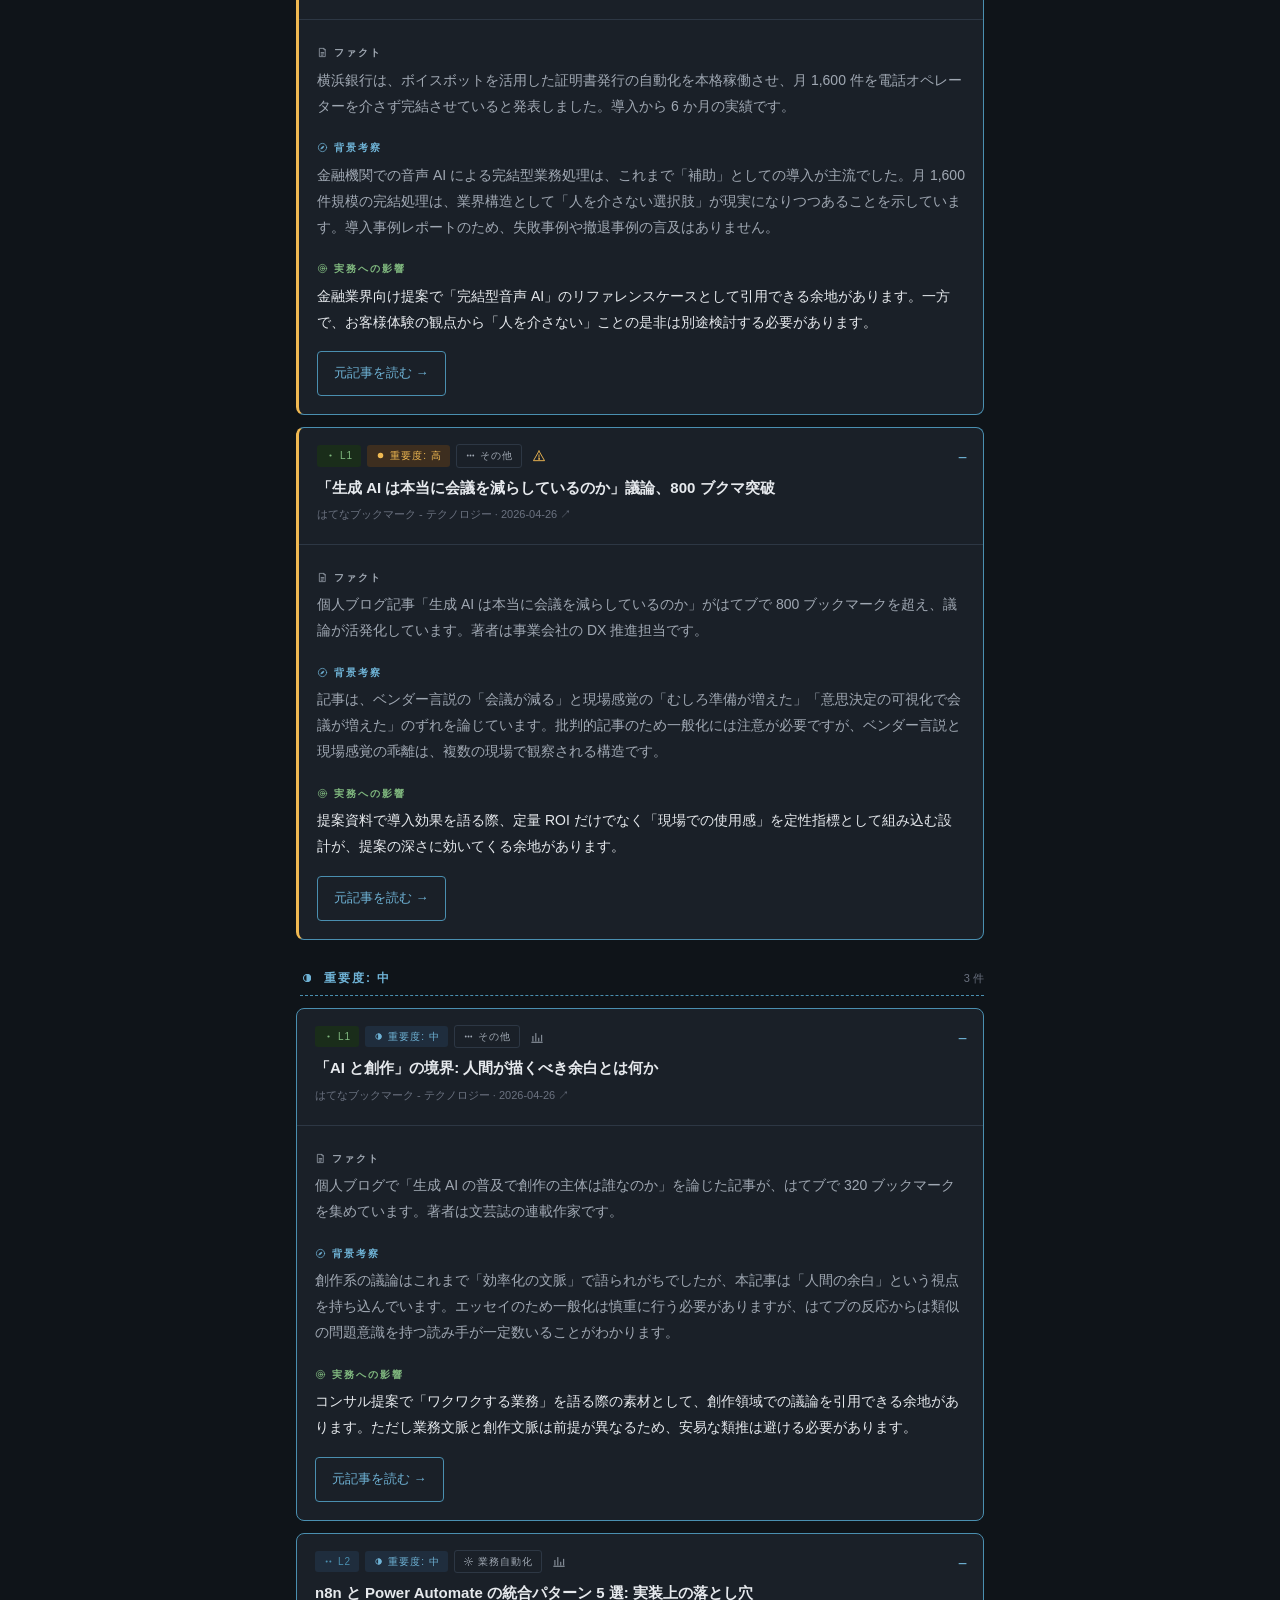
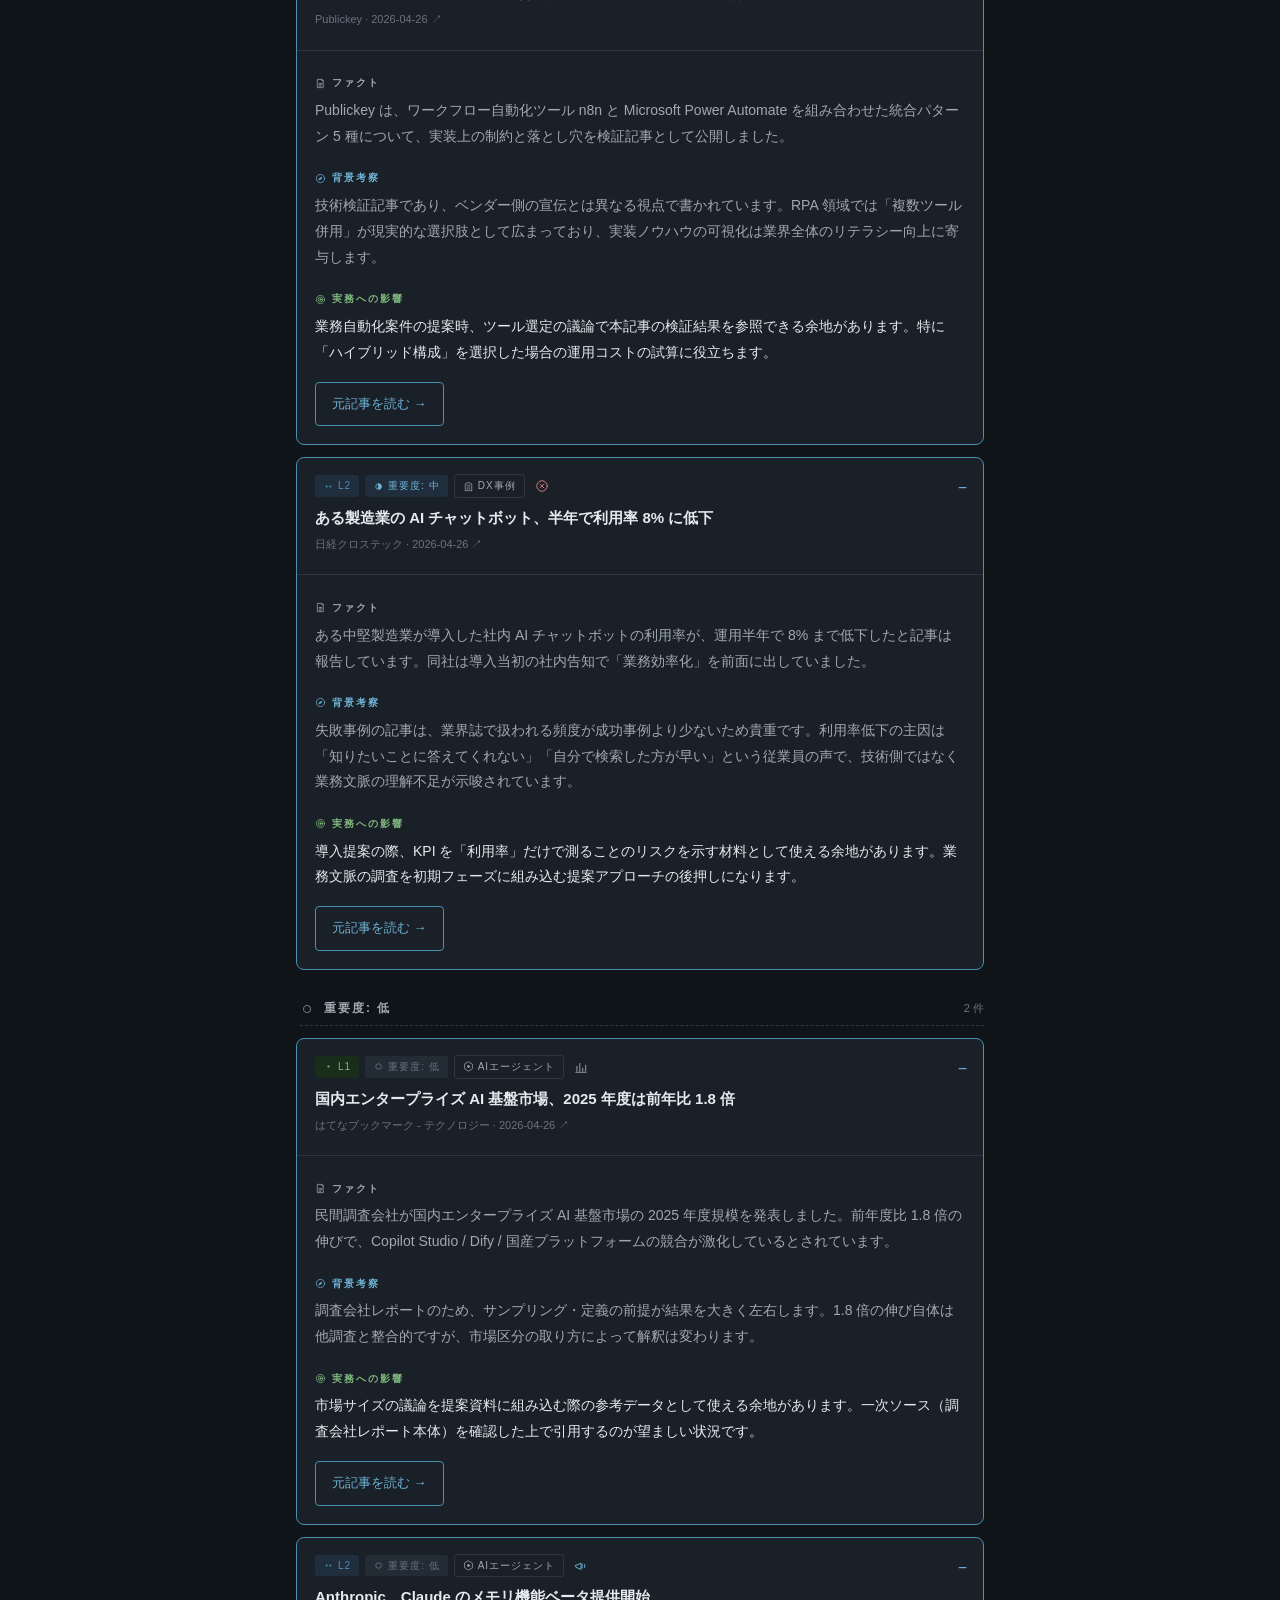
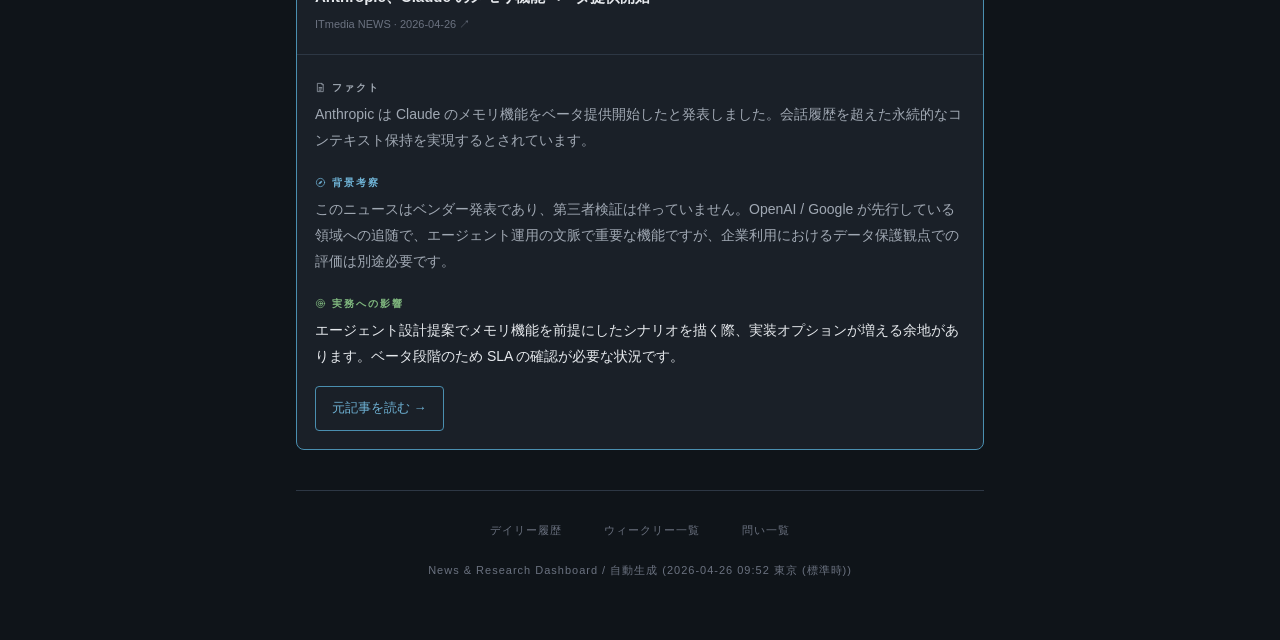
==== commit e68739ad: "Phase 1 §F follow-up: enrich daily dashboard + weekly index (G-2 master feedback) Master G-2 feedbac" ====
--- a/site/index.html
+++ b/site/index.html
@@ -76,6 +76,60 @@
     <circle cx="20" cy="12" r="1.8" fill="currentColor"/>
   </symbol>
 
+  <!-- ===== カードセクション (3) — fact / context / impact ===== -->
+  <symbol id="icon-section-fact" viewBox="0 0 24 24" fill="none" stroke="currentColor" stroke-width="1.6" stroke-linecap="round" stroke-linejoin="round">
+    <!-- document with lines -->
+    <path d="M6 3h9l3 3v15H6Z"/>
+    <path d="M15 3v3h3"/>
+    <path d="M9 12h6M9 15h6M9 18h4"/>
+  </symbol>
+  <symbol id="icon-section-context" viewBox="0 0 24 24" fill="none" stroke="currentColor" stroke-width="1.6" stroke-linecap="round" stroke-linejoin="round">
+    <!-- compass -->
+    <circle cx="12" cy="12" r="9"/>
+    <path d="M9 15 L13 13 L15 9 L11 11 Z" fill="currentColor"/>
+  </symbol>
+  <symbol id="icon-section-impact" viewBox="0 0 24 24" fill="none" stroke="currentColor" stroke-width="1.6" stroke-linecap="round" stroke-linejoin="round">
+    <!-- target -->
+    <circle cx="12" cy="12" r="9"/>
+    <circle cx="12" cy="12" r="5"/>
+    <circle cx="12" cy="12" r="1.5" fill="currentColor"/>
+  </symbol>
+
+  <!-- ===== レンズ (6) — Part 2 で使う社会構造レンズ、ウィークリー archive bage 用 ===== -->
+  <symbol id="icon-lens-labor" viewBox="0 0 24 24" fill="none" stroke="currentColor" stroke-width="1.6" stroke-linecap="round" stroke-linejoin="round">
+    <!-- briefcase -->
+    <path d="M4 8h16v11H4Z"/>
+    <path d="M9 8V5h6v3"/>
+    <path d="M4 13h16"/>
+  </symbol>
+  <symbol id="icon-lens-privacy" viewBox="0 0 24 24" fill="none" stroke="currentColor" stroke-width="1.6" stroke-linecap="round" stroke-linejoin="round">
+    <!-- shield -->
+    <path d="M12 3 L20 6v6c0 5-4 8-8 9-4-1-8-4-8-9V6Z"/>
+  </symbol>
+  <symbol id="icon-lens-power" viewBox="0 0 24 24" fill="none" stroke="currentColor" stroke-width="1.6" stroke-linecap="round" stroke-linejoin="round">
+    <!-- crown -->
+    <path d="M3 17h18l-2-9-4 4-3-7-3 7-4-4Z"/>
+  </symbol>
+  <symbol id="icon-lens-knowledge" viewBox="0 0 24 24" fill="none" stroke="currentColor" stroke-width="1.6" stroke-linecap="round" stroke-linejoin="round">
+    <!-- open book -->
+    <path d="M12 5C9 4 5 4 3 5v14c2-1 6-1 9 0"/>
+    <path d="M12 5c3-1 7-1 9 0v14c-2-1-6-1-9 0"/>
+    <path d="M12 5v14"/>
+  </symbol>
+  <symbol id="icon-lens-generation" viewBox="0 0 24 24" fill="none" stroke="currentColor" stroke-width="1.6" stroke-linecap="round" stroke-linejoin="round">
+    <!-- hourglass -->
+    <path d="M6 3h12M6 21h12"/>
+    <path d="M6 3v3l6 6 6-6V3"/>
+    <path d="M6 21v-3l6-6 6 6v3"/>
+  </symbol>
+  <symbol id="icon-lens-ethics" viewBox="0 0 24 24" fill="none" stroke="currentColor" stroke-width="1.6" stroke-linecap="round" stroke-linejoin="round">
+    <!-- balance scale -->
+    <path d="M12 4v16"/>
+    <path d="M5 20h14"/>
+    <path d="M5 11l3-7 3 7"/>
+    <path d="M13 11l3-7 3 7"/>
+  </symbol>
+
   <!-- ===== トピック (4) ===== -->
   <symbol id="icon-topic-ai-agents" viewBox="0 0 24 24" fill="none" stroke="currentColor" stroke-width="1.6" stroke-linecap="round" stroke-linejoin="round">
     <!-- agent: hex with center -->
@@ -117,6 +171,52 @@
 <p>業界構造としては、Copilot Studio / Dify / Power Automate の 3 層アーキテクチャが提案標準になりつつあります。失敗事例（製造業のチャットボット利用率 8%）や、はてブで 800 ブクマを集めた「会議は減ったか」議論は、ベンダー言説と現場感覚の乖離を裏テーマとして示しています。</p>
 <p>注目すべきカード: <a href="#card-dummy-001">Power Fx 連携</a>、<a href="#card-dummy-002">横浜銀行ボイスボット</a>、<a href="#card-dummy-007">会議論争</a>。</p>
   </div>
+</div>
+
+<div class="pulse-panel">
+  <div class="pulse-label">TODAY'S PULSE</div>
+  <div class="pulse-stats">
+    <div class="pulse-stat">
+      <span class="pulse-num">8</span>
+      <span class="pulse-cap">記事</span>
+    </div>
+    <div class="pulse-stat pulse-stat-high">
+      <span class="pulse-num">3</span>
+      <span class="pulse-cap">重要度: 高</span>
+    </div>
+    <div class="pulse-stat pulse-stat-vendor">
+      <span class="pulse-num">2</span>
+      <span class="pulse-cap">ベンダー発表</span>
+    </div>
+    <div class="pulse-stat pulse-stat-success">
+      <span class="pulse-num">1</span>
+      <span class="pulse-cap">成功事例</span>
+    </div>
+  </div>
+
+  <div class="pulse-bar-label">トピック分布</div>
+  <div class="pulse-bar-segments">    <div class="bar-seg topic-ai-agents"
+         style="flex: 3;"
+         title="AIエージェント: 3 件">3</div>    <div class="bar-seg topic-automation"
+         style="flex: 1;"
+         title="業務自動化: 1 件">1</div>    <div class="bar-seg topic-dx-cases"
+         style="flex: 2;"
+         title="DX事例: 2 件">2</div>    <div class="bar-seg topic-other"
+         style="flex: 2;"
+         title="その他: 2 件">2</div>  </div>
+  <div class="pulse-bar-legend">    <span class="legend-item topic-ai-agents">
+      <svg class="icon" aria-hidden="true"><use href="#icon-topic-ai-agents"/></svg>
+      AIエージェント (3)
+    </span>    <span class="legend-item topic-automation">
+      <svg class="icon" aria-hidden="true"><use href="#icon-topic-automation"/></svg>
+      業務自動化 (1)
+    </span>    <span class="legend-item topic-dx-cases">
+      <svg class="icon" aria-hidden="true"><use href="#icon-topic-dx-cases"/></svg>
+      DX事例 (2)
+    </span>    <span class="legend-item topic-other">
+      <svg class="icon" aria-hidden="true"><use href="#icon-topic-other"/></svg>
+      その他 (2)
+    </span>  </div>
 </div>
 
 <details class="filter-bar" open>
@@ -137,8 +237,12 @@
   </div>
 </details>
 
-<div class="section-head">今日のカード</div>
-  <details class="card"
+    <div class="section-divider importance-high">
+      <svg class="icon" aria-hidden="true"><use href="#icon-importance-high"/></svg>
+      <span class="section-divider-label">重要度: 高</span>
+      <span class="section-divider-count">3 件</span>
+    </div>
+          <details class="card importance-accent-high"
          id="card-dummy-001"
          data-topic="ai_agents"
          data-importance="high"
@@ -164,6 +268,7 @@
       </svg>
     </div>
     <div class="card-title">Microsoft、Copilot Studio に Power Fx ベースのエージェント連携を発表</div>
+    <div class="card-preview">Microsoft は Build 2026 で、Copilot Studio に Power Fx スクリプトでエージェント間連携を制御する機能を追加したと発表しました。プレビュー版は本日提供開始です。</div>
     <a class="card-source"
        href="https://example.com/dummy/1"
        target="_blank"
@@ -172,15 +277,24 @@
   </summary>
   <div class="card-body">
     <section class="fact">
-      <div class="label context">ファクト</div>
+      <div class="label context">
+        <svg class="icon" aria-hidden="true"><use href="#icon-section-fact"/></svg>
+        ファクト
+      </div>
       <p>Microsoft は Build 2026 で、Copilot Studio に Power Fx スクリプトでエージェント間連携を制御する機能を追加したと発表しました。プレビュー版は本日提供開始です。</p>
     </section>
     <section class="context">
-      <div class="label summary">背景考察</div>
+      <div class="label summary">
+        <svg class="icon" aria-hidden="true"><use href="#icon-section-context"/></svg>
+        背景考察
+      </div>
       <p>このニュースはベンダー発表であり、第三者検証は伴っていません。背景には、エージェント技術が「単体」から「オーケストレーション」へ主戦場が移っている流れがあります。Power Fx を採用した点は、Microsoft の既存 Power Platform 顧客基盤を活かす戦略であり、Dify などの新興プラットフォームへの対抗軸として読めます。</p>
     </section>
     <section class="impact">
-      <div class="label sowhat">実務への影響</div>
+      <div class="label sowhat">
+        <svg class="icon" aria-hidden="true"><use href="#icon-section-impact"/></svg>
+        実務への影響
+      </div>
       <p class="sowhat-text">Copilot Studio / Dify / Power Automate の 3 層アーキテクチャ提案を行う際、Power Fx 連携を前提としたシナリオが描ける余地があります。ただしプレビュー段階のため本番投入は慎重に検討する余地があります。</p>
     </section>
     <a class="external-link"
@@ -189,7 +303,7 @@
        rel="noopener noreferrer">元記事を読む →</a>
   </div>
 </details>
-  <details class="card"
+          <details class="card importance-accent-high"
          id="card-dummy-002"
          data-topic="dx_cases"
          data-importance="high"
@@ -215,6 +329,7 @@
       </svg>
     </div>
     <div class="card-title">横浜銀行、ボイスボットで月 1,600 件の証明書発行を自動完結</div>
+    <div class="card-preview">横浜銀行は、ボイスボットを活用した証明書発行の自動化を本格稼働させ、月 1,600 件を電話オペレーターを介さず完結させていると発表しました。導入から 6 か月の実績です。</div>
     <a class="card-source"
        href="https://example.com/dummy/2"
        target="_blank"
@@ -223,15 +338,24 @@
   </summary>
   <div class="card-body">
     <section class="fact">
-      <div class="label context">ファクト</div>
+      <div class="label context">
+        <svg class="icon" aria-hidden="true"><use href="#icon-section-fact"/></svg>
+        ファクト
+      </div>
       <p>横浜銀行は、ボイスボットを活用した証明書発行の自動化を本格稼働させ、月 1,600 件を電話オペレーターを介さず完結させていると発表しました。導入から 6 か月の実績です。</p>
     </section>
     <section class="context">
-      <div class="label summary">背景考察</div>
+      <div class="label summary">
+        <svg class="icon" aria-hidden="true"><use href="#icon-section-context"/></svg>
+        背景考察
+      </div>
       <p>金融機関での音声 AI による完結型業務処理は、これまで「補助」としての導入が主流でした。月 1,600 件規模の完結処理は、業界構造として「人を介さない選択肢」が現実になりつつあることを示しています。導入事例レポートのため、失敗事例や撤退事例の言及はありません。</p>
     </section>
     <section class="impact">
-      <div class="label sowhat">実務への影響</div>
+      <div class="label sowhat">
+        <svg class="icon" aria-hidden="true"><use href="#icon-section-impact"/></svg>
+        実務への影響
+      </div>
       <p class="sowhat-text">金融業界向け提案で「完結型音声 AI」のリファレンスケースとして引用できる余地があります。一方で、お客様体験の観点から「人を介さない」ことの是非は別途検討する必要があります。</p>
     </section>
     <a class="external-link"
@@ -240,7 +364,73 @@
        rel="noopener noreferrer">元記事を読む →</a>
   </div>
 </details>
-  <details class="card"
+          <details class="card importance-accent-high"
+         id="card-dummy-007"
+         data-topic="other"
+         data-importance="high"
+         data-layer="L1"
+         data-inquiry="none"
+open>
+  <summary>
+    <div class="tag-row">
+      <span class="tag layer-l1">
+        <svg class="icon" aria-hidden="true"><use href="#icon-layer-l1"/></svg>
+        L1
+      </span>
+      <span class="tag importance-high">
+        <svg class="icon" aria-hidden="true"><use href="#icon-importance-high"/></svg>
+        重要度: 高
+      </span>
+      <span class="tag topic-other">
+        <svg class="icon" aria-hidden="true"><use href="#icon-topic-other"/></svg>
+        その他
+      </span>
+      <svg class="icon-info-type critic" aria-label="critic">
+        <use href="#icon-critic"/>
+      </svg>
+    </div>
+    <div class="card-title">「生成 AI は本当に会議を減らしているのか」議論、800 ブクマ突破</div>
+    <div class="card-preview">個人ブログ記事「生成 AI は本当に会議を減らしているのか」がはてブで 800 ブックマークを超え、議論が活発化しています。著者は事業会社の DX 推進担当です。</div>
+    <a class="card-source"
+       href="https://example.com/dummy/7"
+       target="_blank"
+       rel="noopener noreferrer"
+       onclick="event.stopPropagation()">はてなブックマーク - テクノロジー · 2026-04-26 ↗</a>
+  </summary>
+  <div class="card-body">
+    <section class="fact">
+      <div class="label context">
+        <svg class="icon" aria-hidden="true"><use href="#icon-section-fact"/></svg>
+        ファクト
+      </div>
+      <p>個人ブログ記事「生成 AI は本当に会議を減らしているのか」がはてブで 800 ブックマークを超え、議論が活発化しています。著者は事業会社の DX 推進担当です。</p>
+    </section>
+    <section class="context">
+      <div class="label summary">
+        <svg class="icon" aria-hidden="true"><use href="#icon-section-context"/></svg>
+        背景考察
+      </div>
+      <p>記事は、ベンダー言説の「会議が減る」と現場感覚の「むしろ準備が増えた」「意思決定の可視化で会議が増えた」のずれを論じています。批判的記事のため一般化には注意が必要ですが、ベンダー言説と現場感覚の乖離は、複数の現場で観察される構造です。</p>
+    </section>
+    <section class="impact">
+      <div class="label sowhat">
+        <svg class="icon" aria-hidden="true"><use href="#icon-section-impact"/></svg>
+        実務への影響
+      </div>
+      <p class="sowhat-text">提案資料で導入効果を語る際、定量 ROI だけでなく「現場での使用感」を定性指標として組み込む設計が、提案の深さに効いてくる余地があります。</p>
+    </section>
+    <a class="external-link"
+       href="https://example.com/dummy/7"
+       target="_blank"
+       rel="noopener noreferrer">元記事を読む →</a>
+  </div>
+</details>
+    <div class="section-divider importance-mid">
+      <svg class="icon" aria-hidden="true"><use href="#icon-importance-mid"/></svg>
+      <span class="section-divider-label">重要度: 中</span>
+      <span class="section-divider-count">3 件</span>
+    </div>
+          <details class="card"
          id="card-dummy-003"
          data-topic="other"
          data-importance="mid"
@@ -266,6 +456,7 @@
       </svg>
     </div>
     <div class="card-title">「AI と創作」の境界: 人間が描くべき余白とは何か</div>
+    <div class="card-preview">個人ブログで「生成 AI の普及で創作の主体は誰なのか」を論じた記事が、はてブで 320 ブックマークを集めています。著者は文芸誌の連載作家です。</div>
     <a class="card-source"
        href="https://example.com/dummy/3"
        target="_blank"
@@ -274,15 +465,24 @@
   </summary>
   <div class="card-body">
     <section class="fact">
-      <div class="label context">ファクト</div>
+      <div class="label context">
+        <svg class="icon" aria-hidden="true"><use href="#icon-section-fact"/></svg>
+        ファクト
+      </div>
       <p>個人ブログで「生成 AI の普及で創作の主体は誰なのか」を論じた記事が、はてブで 320 ブックマークを集めています。著者は文芸誌の連載作家です。</p>
     </section>
     <section class="context">
-      <div class="label summary">背景考察</div>
+      <div class="label summary">
+        <svg class="icon" aria-hidden="true"><use href="#icon-section-context"/></svg>
+        背景考察
+      </div>
       <p>創作系の議論はこれまで「効率化の文脈」で語られがちでしたが、本記事は「人間の余白」という視点を持ち込んでいます。エッセイのため一般化は慎重に行う必要がありますが、はてブの反応からは類似の問題意識を持つ読み手が一定数いることがわかります。</p>
     </section>
     <section class="impact">
-      <div class="label sowhat">実務への影響</div>
+      <div class="label sowhat">
+        <svg class="icon" aria-hidden="true"><use href="#icon-section-impact"/></svg>
+        実務への影響
+      </div>
       <p class="sowhat-text">コンサル提案で「ワクワクする業務」を語る際の素材として、創作領域での議論を引用できる余地があります。ただし業務文脈と創作文脈は前提が異なるため、安易な類推は避ける必要があります。</p>
     </section>
     <a class="external-link"
@@ -291,7 +491,7 @@
        rel="noopener noreferrer">元記事を読む →</a>
   </div>
 </details>
-  <details class="card"
+          <details class="card"
          id="card-dummy-004"
          data-topic="automation"
          data-importance="mid"
@@ -317,6 +517,7 @@
       </svg>
     </div>
     <div class="card-title">n8n と Power Automate の統合パターン 5 選: 実装上の落とし穴</div>
+    <div class="card-preview">Publickey は、ワークフロー自動化ツール n8n と Microsoft Power Automate を組み合わせた統合パターン 5 種について、実装上の制約と落とし穴を検証記事として公開しました。</div>
     <a class="card-source"
        href="https://example.com/dummy/4"
        target="_blank"
@@ -325,15 +526,24 @@
   </summary>
   <div class="card-body">
     <section class="fact">
-      <div class="label context">ファクト</div>
+      <div class="label context">
+        <svg class="icon" aria-hidden="true"><use href="#icon-section-fact"/></svg>
+        ファクト
+      </div>
       <p>Publickey は、ワークフロー自動化ツール n8n と Microsoft Power Automate を組み合わせた統合パターン 5 種について、実装上の制約と落とし穴を検証記事として公開しました。</p>
     </section>
     <section class="context">
-      <div class="label summary">背景考察</div>
+      <div class="label summary">
+        <svg class="icon" aria-hidden="true"><use href="#icon-section-context"/></svg>
+        背景考察
+      </div>
       <p>技術検証記事であり、ベンダー側の宣伝とは異なる視点で書かれています。RPA 領域では「複数ツール併用」が現実的な選択肢として広まっており、実装ノウハウの可視化は業界全体のリテラシー向上に寄与します。</p>
     </section>
     <section class="impact">
-      <div class="label sowhat">実務への影響</div>
+      <div class="label sowhat">
+        <svg class="icon" aria-hidden="true"><use href="#icon-section-impact"/></svg>
+        実務への影響
+      </div>
       <p class="sowhat-text">業務自動化案件の提案時、ツール選定の議論で本記事の検証結果を参照できる余地があります。特に「ハイブリッド構成」を選択した場合の運用コストの試算に役立ちます。</p>
     </section>
     <a class="external-link"
@@ -342,7 +552,73 @@
        rel="noopener noreferrer">元記事を読む →</a>
   </div>
 </details>
-  <details class="card"
+          <details class="card"
+         id="card-dummy-006"
+         data-topic="dx_cases"
+         data-importance="mid"
+         data-layer="L2"
+         data-inquiry="none"
+open>
+  <summary>
+    <div class="tag-row">
+      <span class="tag layer-l2">
+        <svg class="icon" aria-hidden="true"><use href="#icon-layer-l2"/></svg>
+        L2
+      </span>
+      <span class="tag importance-mid">
+        <svg class="icon" aria-hidden="true"><use href="#icon-importance-mid"/></svg>
+        重要度: 中
+      </span>
+      <span class="tag topic-dx-cases">
+        <svg class="icon" aria-hidden="true"><use href="#icon-topic-dx-cases"/></svg>
+        DX事例
+      </span>
+      <svg class="icon-info-type failure" aria-label="failure">
+        <use href="#icon-failure"/>
+      </svg>
+    </div>
+    <div class="card-title">ある製造業の AI チャットボット、半年で利用率 8% に低下</div>
+    <div class="card-preview">ある中堅製造業が導入した社内 AI チャットボットの利用率が、運用半年で 8% まで低下したと記事は報告しています。同社は導入当初の社内告知で「業務効率化」を前面に出していました。</div>
+    <a class="card-source"
+       href="https://example.com/dummy/6"
+       target="_blank"
+       rel="noopener noreferrer"
+       onclick="event.stopPropagation()">日経クロステック · 2026-04-26 ↗</a>
+  </summary>
+  <div class="card-body">
+    <section class="fact">
+      <div class="label context">
+        <svg class="icon" aria-hidden="true"><use href="#icon-section-fact"/></svg>
+        ファクト
+      </div>
+      <p>ある中堅製造業が導入した社内 AI チャットボットの利用率が、運用半年で 8% まで低下したと記事は報告しています。同社は導入当初の社内告知で「業務効率化」を前面に出していました。</p>
+    </section>
+    <section class="context">
+      <div class="label summary">
+        <svg class="icon" aria-hidden="true"><use href="#icon-section-context"/></svg>
+        背景考察
+      </div>
+      <p>失敗事例の記事は、業界誌で扱われる頻度が成功事例より少ないため貴重です。利用率低下の主因は「知りたいことに答えてくれない」「自分で検索した方が早い」という従業員の声で、技術側ではなく業務文脈の理解不足が示唆されています。</p>
+    </section>
+    <section class="impact">
+      <div class="label sowhat">
+        <svg class="icon" aria-hidden="true"><use href="#icon-section-impact"/></svg>
+        実務への影響
+      </div>
+      <p class="sowhat-text">導入提案の際、KPI を「利用率」だけで測ることのリスクを示す材料として使える余地があります。業務文脈の調査を初期フェーズに組み込む提案アプローチの後押しになります。</p>
+    </section>
+    <a class="external-link"
+       href="https://example.com/dummy/6"
+       target="_blank"
+       rel="noopener noreferrer">元記事を読む →</a>
+  </div>
+</details>
+    <div class="section-divider importance-low">
+      <svg class="icon" aria-hidden="true"><use href="#icon-importance-low"/></svg>
+      <span class="section-divider-label">重要度: 低</span>
+      <span class="section-divider-count">2 件</span>
+    </div>
+          <details class="card"
          id="card-dummy-005"
          data-topic="ai_agents"
          data-importance="low"
@@ -368,6 +644,7 @@
       </svg>
     </div>
     <div class="card-title">国内エンタープライズ AI 基盤市場、2025 年度は前年比 1.8 倍</div>
+    <div class="card-preview">民間調査会社が国内エンタープライズ AI 基盤市場の 2025 年度規模を発表しました。前年度比 1.8 倍の伸びで、Copilot Studio / Dify / 国産プラットフォームの競合が激化しているとされています。</div>
     <a class="card-source"
        href="https://example.com/dummy/5"
        target="_blank"
@@ -376,15 +653,24 @@
   </summary>
   <div class="card-body">
     <section class="fact">
-      <div class="label context">ファクト</div>
+      <div class="label context">
+        <svg class="icon" aria-hidden="true"><use href="#icon-section-fact"/></svg>
+        ファクト
+      </div>
       <p>民間調査会社が国内エンタープライズ AI 基盤市場の 2025 年度規模を発表しました。前年度比 1.8 倍の伸びで、Copilot Studio / Dify / 国産プラットフォームの競合が激化しているとされています。</p>
     </section>
     <section class="context">
-      <div class="label summary">背景考察</div>
+      <div class="label summary">
+        <svg class="icon" aria-hidden="true"><use href="#icon-section-context"/></svg>
+        背景考察
+      </div>
       <p>調査会社レポートのため、サンプリング・定義の前提が結果を大きく左右します。1.8 倍の伸び自体は他調査と整合的ですが、市場区分の取り方によって解釈は変わります。</p>
     </section>
     <section class="impact">
-      <div class="label sowhat">実務への影響</div>
+      <div class="label sowhat">
+        <svg class="icon" aria-hidden="true"><use href="#icon-section-impact"/></svg>
+        実務への影響
+      </div>
       <p class="sowhat-text">市場サイズの議論を提案資料に組み込む際の参考データとして使える余地があります。一次ソース（調査会社レポート本体）を確認した上で引用するのが望ましい状況です。</p>
     </section>
     <a class="external-link"
@@ -393,109 +679,7 @@
        rel="noopener noreferrer">元記事を読む →</a>
   </div>
 </details>
-  <details class="card"
-         id="card-dummy-006"
-         data-topic="dx_cases"
-         data-importance="mid"
-         data-layer="L2"
-         data-inquiry="none"
-open>
-  <summary>
-    <div class="tag-row">
-      <span class="tag layer-l2">
-        <svg class="icon" aria-hidden="true"><use href="#icon-layer-l2"/></svg>
-        L2
-      </span>
-      <span class="tag importance-mid">
-        <svg class="icon" aria-hidden="true"><use href="#icon-importance-mid"/></svg>
-        重要度: 中
-      </span>
-      <span class="tag topic-dx-cases">
-        <svg class="icon" aria-hidden="true"><use href="#icon-topic-dx-cases"/></svg>
-        DX事例
-      </span>
-      <svg class="icon-info-type failure" aria-label="failure">
-        <use href="#icon-failure"/>
-      </svg>
-    </div>
-    <div class="card-title">ある製造業の AI チャットボット、半年で利用率 8% に低下</div>
-    <a class="card-source"
-       href="https://example.com/dummy/6"
-       target="_blank"
-       rel="noopener noreferrer"
-       onclick="event.stopPropagation()">日経クロステック · 2026-04-26 ↗</a>
-  </summary>
-  <div class="card-body">
-    <section class="fact">
-      <div class="label context">ファクト</div>
-      <p>ある中堅製造業が導入した社内 AI チャットボットの利用率が、運用半年で 8% まで低下したと記事は報告しています。同社は導入当初の社内告知で「業務効率化」を前面に出していました。</p>
-    </section>
-    <section class="context">
-      <div class="label summary">背景考察</div>
-      <p>失敗事例の記事は、業界誌で扱われる頻度が成功事例より少ないため貴重です。利用率低下の主因は「知りたいことに答えてくれない」「自分で検索した方が早い」という従業員の声で、技術側ではなく業務文脈の理解不足が示唆されています。</p>
-    </section>
-    <section class="impact">
-      <div class="label sowhat">実務への影響</div>
-      <p class="sowhat-text">導入提案の際、KPI を「利用率」だけで測ることのリスクを示す材料として使える余地があります。業務文脈の調査を初期フェーズに組み込む提案アプローチの後押しになります。</p>
-    </section>
-    <a class="external-link"
-       href="https://example.com/dummy/6"
-       target="_blank"
-       rel="noopener noreferrer">元記事を読む →</a>
-  </div>
-</details>
-  <details class="card"
-         id="card-dummy-007"
-         data-topic="other"
-         data-importance="high"
-         data-layer="L1"
-         data-inquiry="none"
-open>
-  <summary>
-    <div class="tag-row">
-      <span class="tag layer-l1">
-        <svg class="icon" aria-hidden="true"><use href="#icon-layer-l1"/></svg>
-        L1
-      </span>
-      <span class="tag importance-high">
-        <svg class="icon" aria-hidden="true"><use href="#icon-importance-high"/></svg>
-        重要度: 高
-      </span>
-      <span class="tag topic-other">
-        <svg class="icon" aria-hidden="true"><use href="#icon-topic-other"/></svg>
-        その他
-      </span>
-      <svg class="icon-info-type critic" aria-label="critic">
-        <use href="#icon-critic"/>
-      </svg>
-    </div>
-    <div class="card-title">「生成 AI は本当に会議を減らしているのか」議論、800 ブクマ突破</div>
-    <a class="card-source"
-       href="https://example.com/dummy/7"
-       target="_blank"
-       rel="noopener noreferrer"
-       onclick="event.stopPropagation()">はてなブックマーク - テクノロジー · 2026-04-26 ↗</a>
-  </summary>
-  <div class="card-body">
-    <section class="fact">
-      <div class="label context">ファクト</div>
-      <p>個人ブログ記事「生成 AI は本当に会議を減らしているのか」がはてブで 800 ブックマークを超え、議論が活発化しています。著者は事業会社の DX 推進担当です。</p>
-    </section>
-    <section class="context">
-      <div class="label summary">背景考察</div>
-      <p>記事は、ベンダー言説の「会議が減る」と現場感覚の「むしろ準備が増えた」「意思決定の可視化で会議が増えた」のずれを論じています。批判的記事のため一般化には注意が必要ですが、ベンダー言説と現場感覚の乖離は、複数の現場で観察される構造です。</p>
-    </section>
-    <section class="impact">
-      <div class="label sowhat">実務への影響</div>
-      <p class="sowhat-text">提案資料で導入効果を語る際、定量 ROI だけでなく「現場での使用感」を定性指標として組み込む設計が、提案の深さに効いてくる余地があります。</p>
-    </section>
-    <a class="external-link"
-       href="https://example.com/dummy/7"
-       target="_blank"
-       rel="noopener noreferrer">元記事を読む →</a>
-  </div>
-</details>
-  <details class="card"
+          <details class="card"
          id="card-dummy-008"
          data-topic="ai_agents"
          data-importance="low"
@@ -521,6 +705,7 @@
       </svg>
     </div>
     <div class="card-title">Anthropic、Claude のメモリ機能ベータ提供開始</div>
+    <div class="card-preview">Anthropic は Claude のメモリ機能をベータ提供開始したと発表しました。会話履歴を超えた永続的なコンテキスト保持を実現するとされています。</div>
     <a class="card-source"
        href="https://example.com/dummy/8"
        target="_blank"
@@ -529,15 +714,24 @@
   </summary>
   <div class="card-body">
     <section class="fact">
-      <div class="label context">ファクト</div>
+      <div class="label context">
+        <svg class="icon" aria-hidden="true"><use href="#icon-section-fact"/></svg>
+        ファクト
+      </div>
       <p>Anthropic は Claude のメモリ機能をベータ提供開始したと発表しました。会話履歴を超えた永続的なコンテキスト保持を実現するとされています。</p>
     </section>
     <section class="context">
-      <div class="label summary">背景考察</div>
+      <div class="label summary">
+        <svg class="icon" aria-hidden="true"><use href="#icon-section-context"/></svg>
+        背景考察
+      </div>
       <p>このニュースはベンダー発表であり、第三者検証は伴っていません。OpenAI / Google が先行している領域への追随で、エージェント運用の文脈で重要な機能ですが、企業利用におけるデータ保護観点での評価は別途必要です。</p>
     </section>
     <section class="impact">
-      <div class="label sowhat">実務への影響</div>
+      <div class="label sowhat">
+        <svg class="icon" aria-hidden="true"><use href="#icon-section-impact"/></svg>
+        実務への影響
+      </div>
       <p class="sowhat-text">エージェント設計提案でメモリ機能を前提にしたシナリオを描く際、実装オプションが増える余地があります。ベータ段階のため SLA の確認が必要な状況です。</p>
     </section>
     <a class="external-link"
@@ -553,7 +747,7 @@
     <a href="/weekly/">ウィークリー一覧</a>
     <a href="/inquiries/">問い一覧</a>
   </nav>
-  <div>News &amp; Research Dashboard / 自動生成 (2026-04-26 09:34 東京 (標準時))</div>
+  <div>News &amp; Research Dashboard / 自動生成 (2026-04-26 09:52 東京 (標準時))</div>
 </footer>
 
 </div>
--- a/site/assets/style.css
+++ b/site/assets/style.css
@@ -416,6 +416,215 @@
   margin-bottom: 10px;
 }
 .archive-cta { font-size: 12px; color: var(--accent); }
+
+/* §12.5 Today's Pulse パネル (D-40 ③ 集約ビジュアル) */
+.pulse-panel {
+  background: var(--surface);
+  border: 1px solid var(--border);
+  border-radius: 8px;
+  padding: 18px 20px;
+  margin-bottom: 24px;
+}
+.pulse-label {
+  font-size: 11px;
+  letter-spacing: 3px;
+  color: var(--text-mute);
+  text-transform: uppercase;
+  font-weight: 600;
+  margin-bottom: 14px;
+}
+.pulse-stats {
+  display: grid;
+  grid-template-columns: repeat(4, 1fr);
+  gap: 12px;
+  margin-bottom: 18px;
+}
+.pulse-stat {
+  display: flex;
+  flex-direction: column;
+  align-items: flex-start;
+  padding: 10px 12px;
+  background: var(--surface-2);
+  border-radius: 6px;
+  border-left: 3px solid var(--accent-dim);
+}
+.pulse-stat.pulse-stat-high { border-left-color: var(--highlight); }
+.pulse-stat.pulse-stat-success { border-left-color: var(--signal); }
+.pulse-stat.pulse-stat-failure { border-left-color: var(--danger); }
+.pulse-stat.pulse-stat-vendor { border-left-color: var(--accent); }
+.pulse-num {
+  font-size: 22px;
+  font-weight: 700;
+  color: var(--text);
+  line-height: 1.1;
+}
+.pulse-cap {
+  font-size: 10.5px;
+  color: var(--text-dim);
+  letter-spacing: 0.5px;
+  margin-top: 2px;
+}
+
+.pulse-bar-label {
+  font-size: 10.5px;
+  color: var(--text-mute);
+  letter-spacing: 1.5px;
+  margin-bottom: 6px;
+}
+.pulse-bar-segments {
+  display: flex;
+  height: 18px;
+  border-radius: 4px;
+  overflow: hidden;
+  background: var(--surface-2);
+  margin-bottom: 8px;
+}
+.bar-seg {
+  display: flex;
+  align-items: center;
+  justify-content: center;
+  font-size: 10px;
+  font-weight: 600;
+  color: var(--bg);
+  min-width: 0;
+  transition: filter 0.15s;
+}
+.bar-seg:hover { filter: brightness(1.15); }
+.bar-seg.topic-ai-agents { background: var(--accent); }
+.bar-seg.topic-automation { background: var(--signal); }
+.bar-seg.topic-dx-cases { background: var(--highlight); }
+.bar-seg.topic-other { background: #c79bc7; }
+.bar-seg.empty { background: transparent; flex: 0; }
+.pulse-bar-legend {
+  display: flex;
+  flex-wrap: wrap;
+  gap: 12px;
+  font-size: 11px;
+  color: var(--text-dim);
+}
+.legend-item {
+  display: inline-flex;
+  align-items: center;
+  gap: 4px;
+}
+.legend-item .icon { width: 12px; height: 12px; }
+.legend-item.topic-ai-agents .icon { color: var(--accent); }
+.legend-item.topic-automation .icon { color: var(--signal); }
+.legend-item.topic-dx-cases .icon { color: var(--highlight); }
+.legend-item.topic-other .icon { color: #c79bc7; }
+
+/* §12.6 セクション区切り (重要度グルーピング) */
+.section-divider {
+  display: flex;
+  align-items: baseline;
+  gap: 10px;
+  margin: 28px 0 12px 4px;
+  padding-bottom: 6px;
+  border-bottom: 1px dashed var(--border);
+}
+.section-divider .icon { width: 14px; height: 14px; flex-shrink: 0; align-self: center; }
+.section-divider-label {
+  font-size: 12px;
+  letter-spacing: 2px;
+  color: var(--text-dim);
+  text-transform: uppercase;
+  font-weight: 600;
+}
+.section-divider-count {
+  font-size: 11px;
+  color: var(--text-mute);
+  margin-left: auto;
+}
+.section-divider.importance-high { border-bottom-color: var(--highlight); }
+.section-divider.importance-high .icon,
+.section-divider.importance-high .section-divider-label { color: var(--highlight); }
+.section-divider.importance-mid { border-bottom-color: var(--accent-dim); }
+.section-divider.importance-mid .icon,
+.section-divider.importance-mid .section-divider-label { color: var(--accent); }
+.section-divider.importance-low .icon { color: var(--text-mute); }
+
+/* §12.7 重要度高カードのアクセント */
+.card.importance-accent-high {
+  border-left: 3px solid var(--highlight);
+}
+
+/* §12.8 カード preview snippet (clozed 時のティーザー) */
+.card-preview {
+  font-size: 12.5px;
+  color: var(--text-mute);
+  line-height: 1.6;
+  margin-top: 4px;
+  padding-right: 28px;
+  display: -webkit-box;
+  -webkit-line-clamp: 2;
+  -webkit-box-orient: vertical;
+  overflow: hidden;
+}
+.card[open] .card-preview { display: none; }
+
+/* §12.9 カード本文セクションアイコン */
+.card-body .label { display: inline-flex; align-items: center; gap: 6px; }
+.card-body .label .icon { width: 11px; height: 11px; }
+
+/* §12.10 月別グルーピング (ウィークリー一覧) */
+.month-section { margin-bottom: 28px; }
+.month-header {
+  font-size: 14px;
+  font-weight: 700;
+  letter-spacing: 2px;
+  color: var(--text);
+  margin: 24px 0 12px 0;
+  padding: 10px 14px;
+  background: linear-gradient(90deg, var(--surface-2) 0%, transparent 100%);
+  border-left: 3px solid var(--accent-dim);
+  border-radius: 0 4px 4px 0;
+}
+
+/* §12.11 ウィークリー archive item 強化 — レンズバッジ + トピックチップ行 */
+.archive-lens-badge {
+  display: inline-flex;
+  align-items: center;
+  gap: 5px;
+  font-size: 11px;
+  font-weight: 600;
+  padding: 3px 8px;
+  border-radius: 3px;
+  margin-bottom: 6px;
+  background: rgba(127, 183, 126, 0.1);
+  color: var(--signal);
+}
+.archive-lens-badge .icon { width: 12px; height: 12px; }
+.archive-lens-badge.lens-labor { background: rgba(127, 183, 126, 0.12); color: var(--signal); }
+.archive-lens-badge.lens-privacy { background: rgba(111, 179, 214, 0.12); color: var(--accent); }
+.archive-lens-badge.lens-power { background: rgba(214, 123, 123, 0.12); color: var(--danger); }
+.archive-lens-badge.lens-knowledge { background: rgba(199, 155, 199, 0.12); color: #c79bc7; }
+.archive-lens-badge.lens-generation { background: rgba(240, 185, 82, 0.12); color: var(--highlight); }
+.archive-lens-badge.lens-ethics { background: rgba(160, 168, 179, 0.12); color: var(--text-dim); }
+
+.archive-topics {
+  display: flex;
+  flex-wrap: wrap;
+  gap: 8px;
+  margin-top: 8px;
+  padding-top: 8px;
+  border-top: 1px dashed var(--border);
+}
+.archive-topic-chip {
+  display: inline-flex;
+  align-items: center;
+  gap: 4px;
+  font-size: 11px;
+  color: var(--text-mute);
+  padding: 2px 6px;
+  background: var(--surface-2);
+  border-radius: 3px;
+}
+.archive-topic-chip .icon { width: 11px; height: 11px; }
+.archive-topic-chip .chip-count { font-weight: 600; color: var(--text-dim); }
+.archive-topic-chip.topic-ai-agents .icon { color: var(--accent); }
+.archive-topic-chip.topic-automation .icon { color: var(--signal); }
+.archive-topic-chip.topic-dx-cases .icon { color: var(--highlight); }
+.archive-topic-chip.topic-other .icon { color: #c79bc7; }
 
 /* §13 アイコン (D-40) */
 .icon {
@@ -489,4 +698,10 @@
   .footer-nav a { min-height: 44px; padding: 12px 14px; }
   .archive-theme-title { font-size: 14px; }
   .archive-list-item { min-height: 56px; }
-}
+  .pulse-stats { grid-template-columns: repeat(2, 1fr); gap: 8px; }
+  .pulse-num { font-size: 18px; }
+  .pulse-bar-segments { height: 16px; }
+  .pulse-bar-legend { gap: 8px 12px; font-size: 10.5px; }
+  .month-header { font-size: 13px; padding: 8px 12px; }
+  .archive-topics { gap: 6px; }
+}
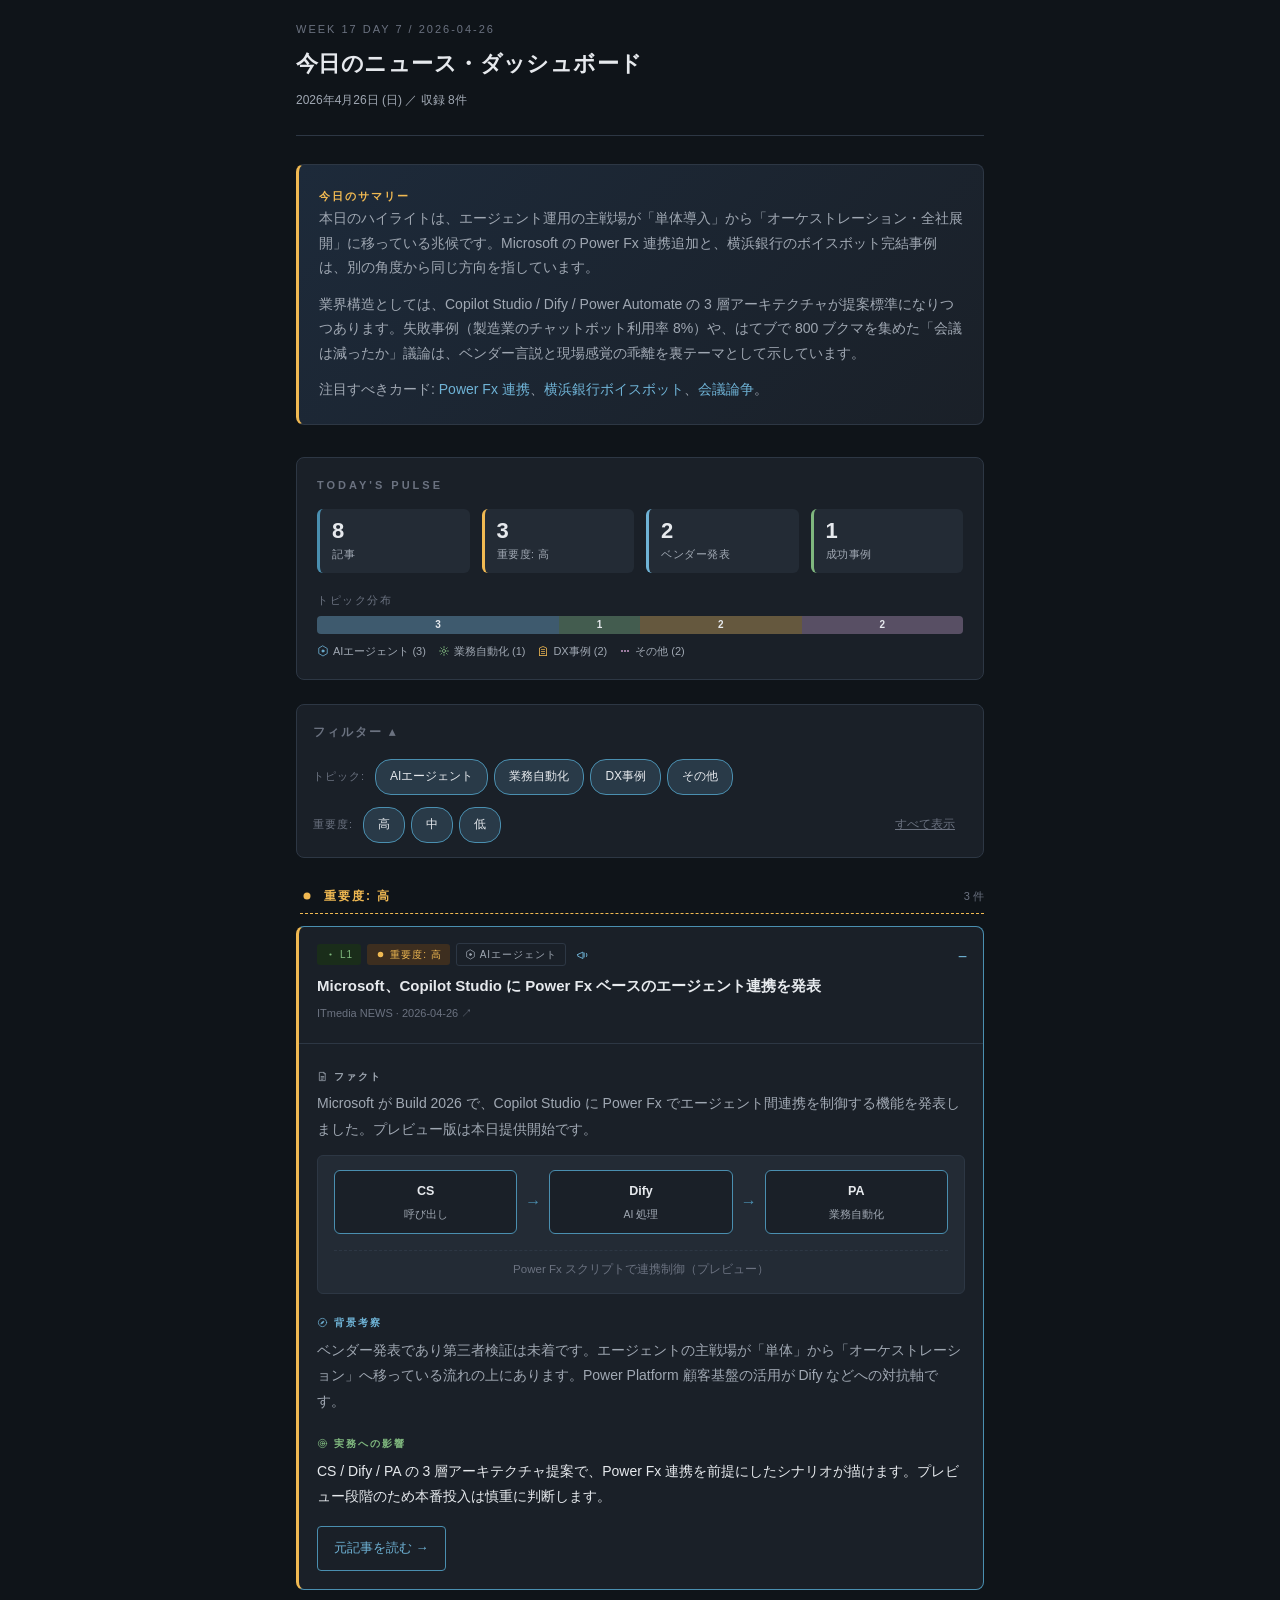
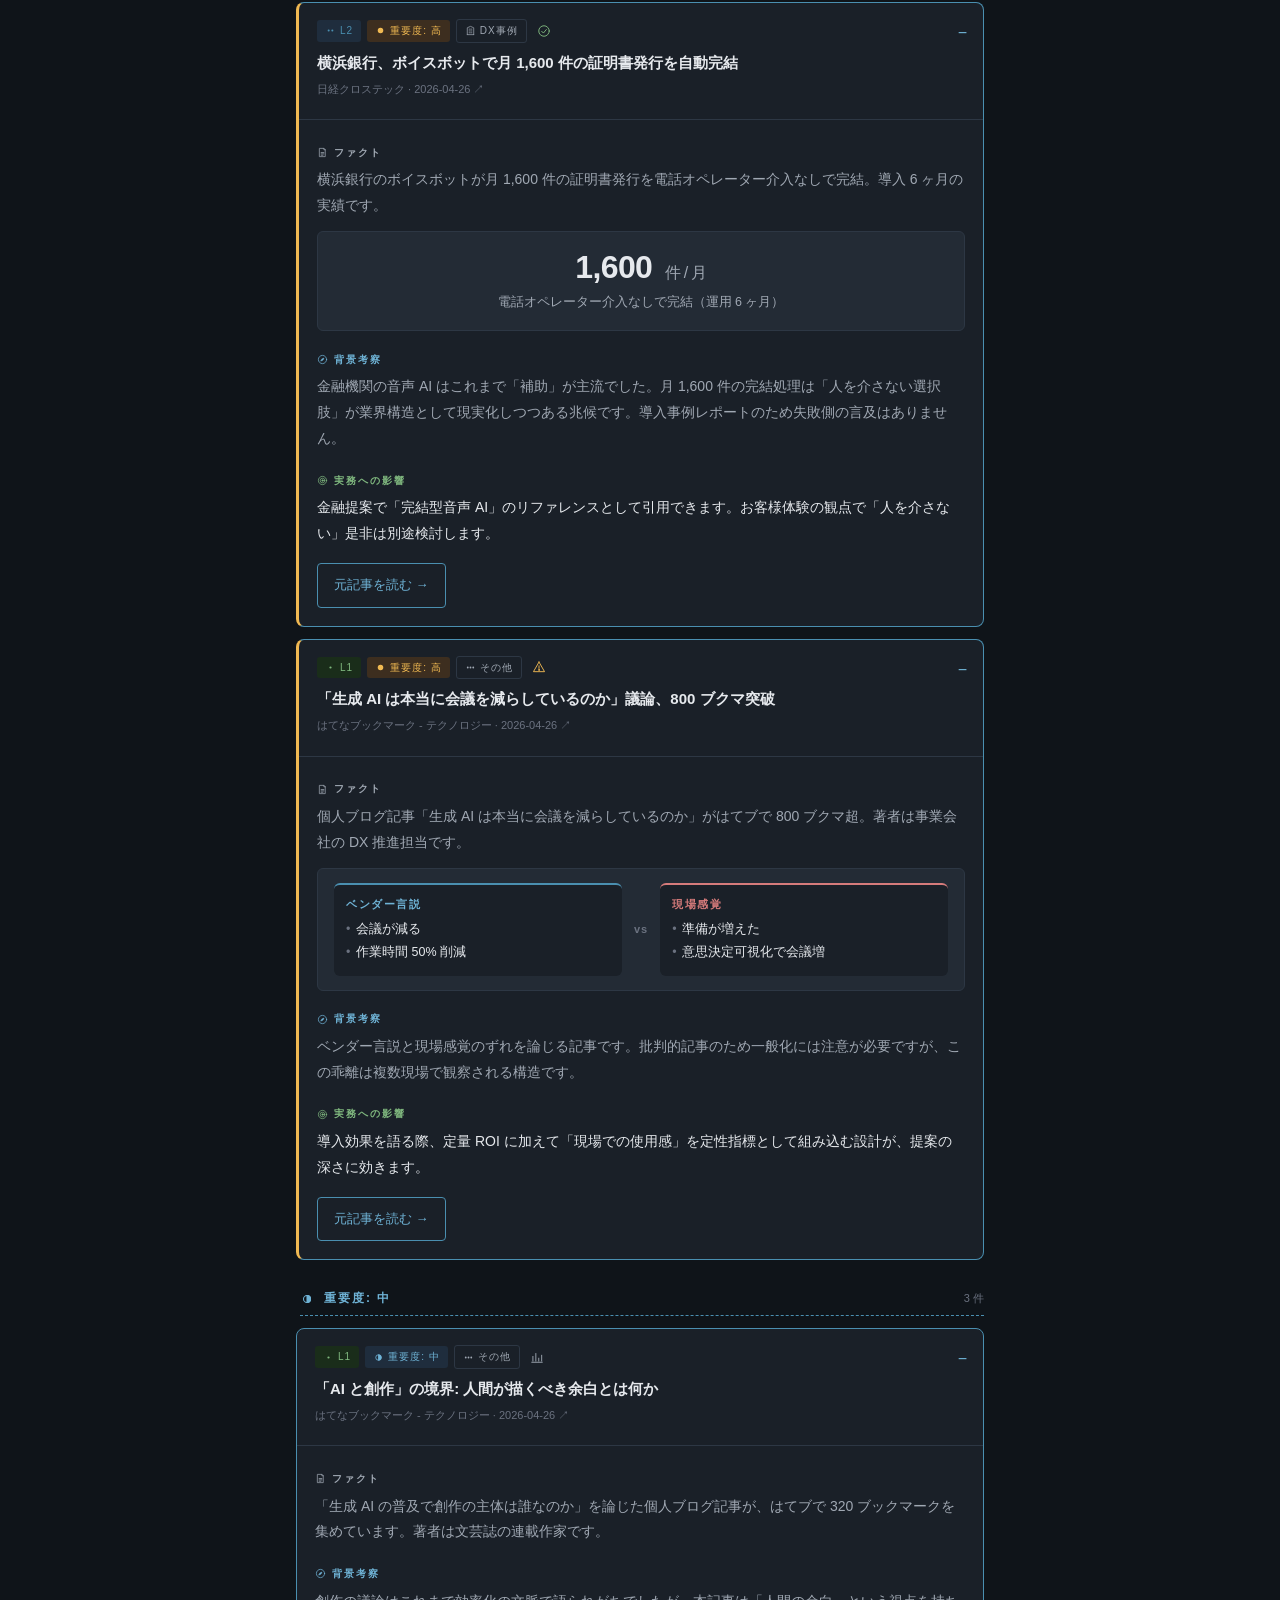
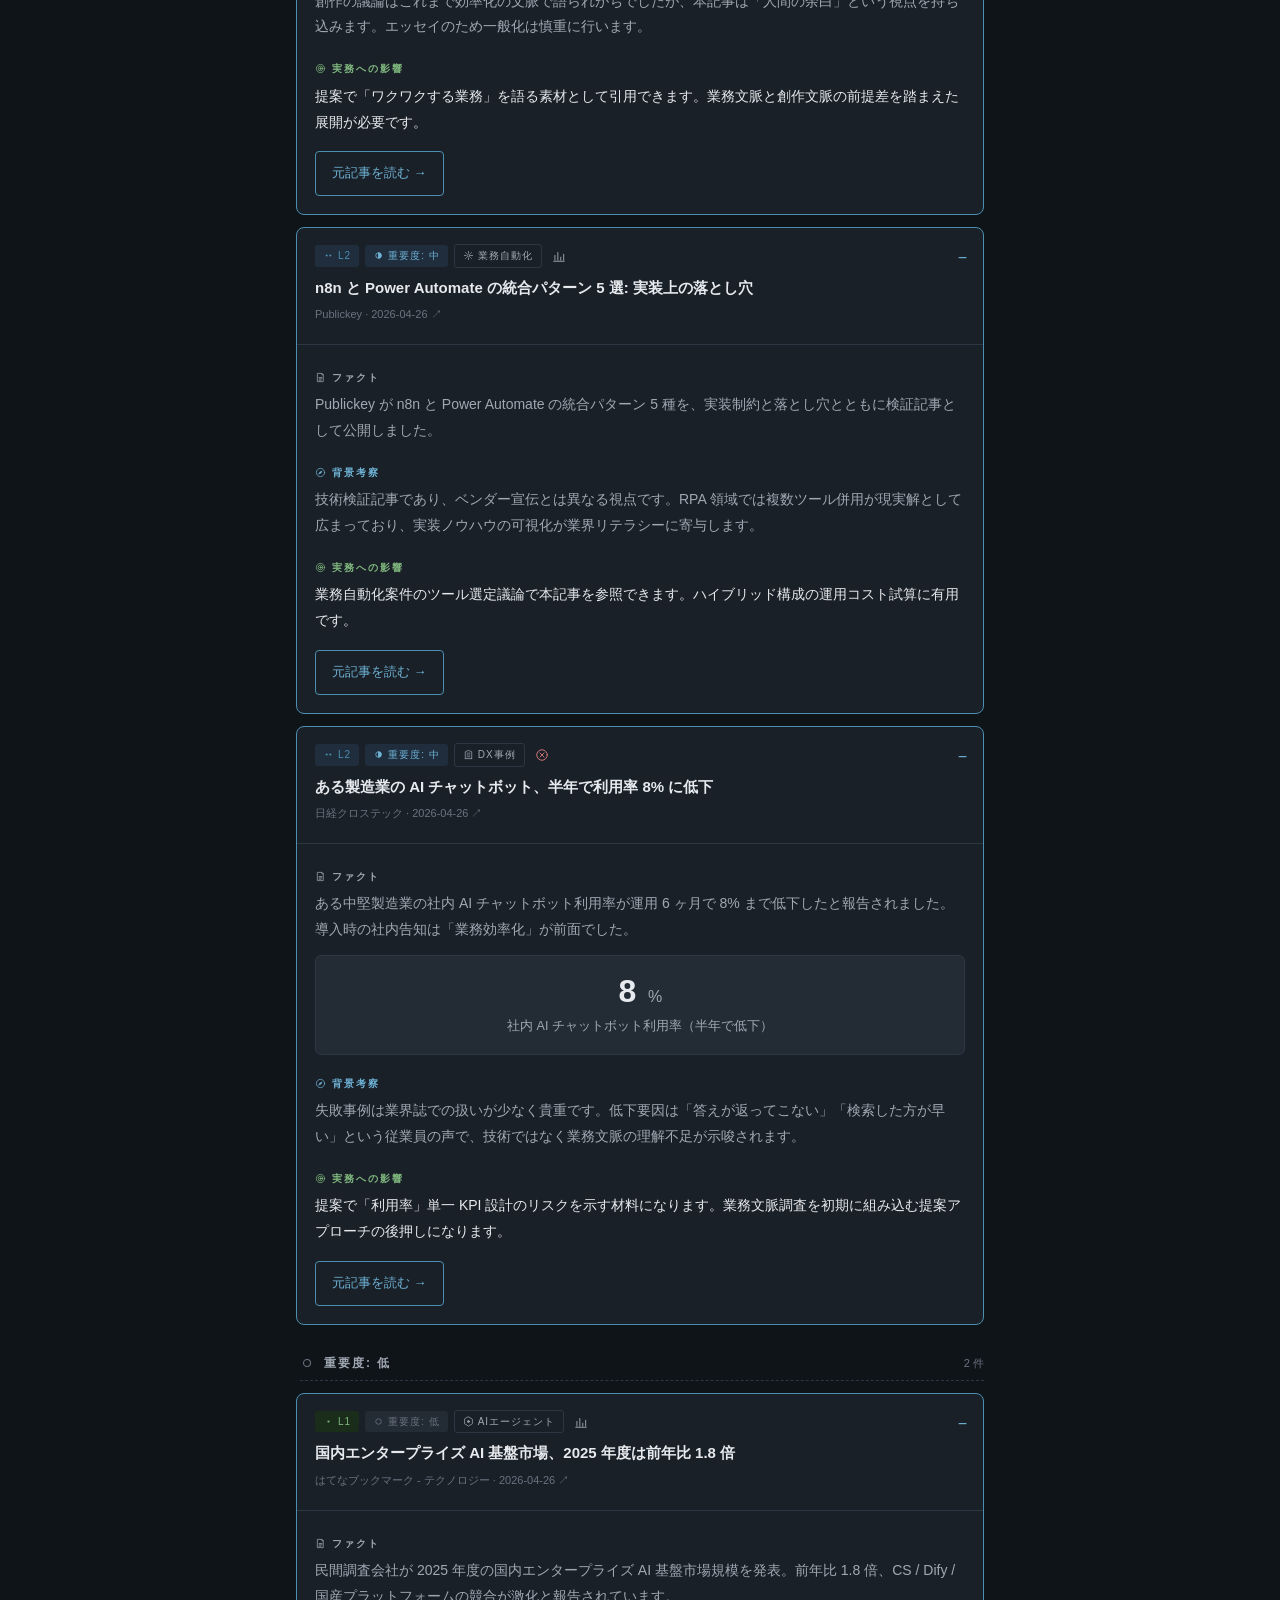
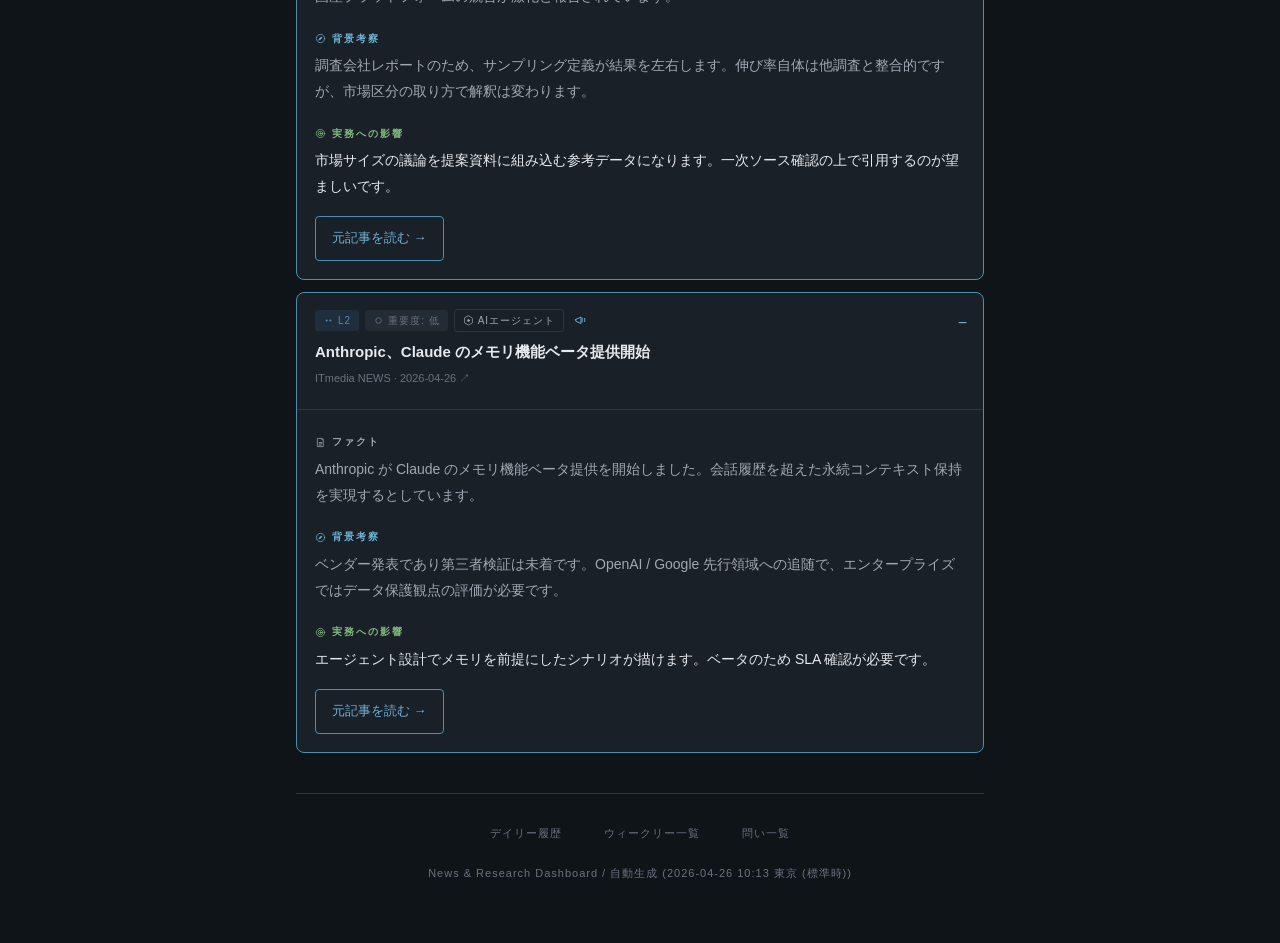
==== commit 0d0bd6f1: "Phase 1 §F follow-up 2: weekly simpler / dim brights / shorter cards + diagrams (G-2 pass 2) Master " ====
--- a/site/index.html
+++ b/site/index.html
@@ -268,7 +268,7 @@
       </svg>
     </div>
     <div class="card-title">Microsoft、Copilot Studio に Power Fx ベースのエージェント連携を発表</div>
-    <div class="card-preview">Microsoft は Build 2026 で、Copilot Studio に Power Fx スクリプトでエージェント間連携を制御する機能を追加したと発表しました。プレビュー版は本日提供開始です。</div>
+    <div class="card-preview">Microsoft が Build 2026 で、Copilot Studio に Power Fx でエージェント間連携を制御する機能を発表しました。プレビュー版は本日提供開始です。</div>
     <a class="card-source"
        href="https://example.com/dummy/1"
        target="_blank"
@@ -281,21 +281,31 @@
         <svg class="icon" aria-hidden="true"><use href="#icon-section-fact"/></svg>
         ファクト
       </div>
-      <p>Microsoft は Build 2026 で、Copilot Studio に Power Fx スクリプトでエージェント間連携を制御する機能を追加したと発表しました。プレビュー版は本日提供開始です。</p>
+      <p>Microsoft が Build 2026 で、Copilot Studio に Power Fx でエージェント間連携を制御する機能を発表しました。プレビュー版は本日提供開始です。</p>
+      <div class="diagram diagram-flow">
+  <div class="flow-row">
+    <div class="flow-step">CS<span class="flow-step-cap">呼び出し</span></div>
+    <div class="flow-arrow">→</div>
+    <div class="flow-step">Dify<span class="flow-step-cap">AI 処理</span></div>
+    <div class="flow-arrow">→</div>
+    <div class="flow-step">PA<span class="flow-step-cap">業務自動化</span></div>
+  </div>
+  <div class="diagram-note">Power Fx スクリプトで連携制御（プレビュー）</div>
+</div>
     </section>
     <section class="context">
       <div class="label summary">
         <svg class="icon" aria-hidden="true"><use href="#icon-section-context"/></svg>
         背景考察
       </div>
-      <p>このニュースはベンダー発表であり、第三者検証は伴っていません。背景には、エージェント技術が「単体」から「オーケストレーション」へ主戦場が移っている流れがあります。Power Fx を採用した点は、Microsoft の既存 Power Platform 顧客基盤を活かす戦略であり、Dify などの新興プラットフォームへの対抗軸として読めます。</p>
+      <p>ベンダー発表であり第三者検証は未着です。エージェントの主戦場が「単体」から「オーケストレーション」へ移っている流れの上にあります。Power Platform 顧客基盤の活用が Dify などへの対抗軸です。</p>
     </section>
     <section class="impact">
       <div class="label sowhat">
         <svg class="icon" aria-hidden="true"><use href="#icon-section-impact"/></svg>
         実務への影響
       </div>
-      <p class="sowhat-text">Copilot Studio / Dify / Power Automate の 3 層アーキテクチャ提案を行う際、Power Fx 連携を前提としたシナリオが描ける余地があります。ただしプレビュー段階のため本番投入は慎重に検討する余地があります。</p>
+      <p class="sowhat-text">CS / Dify / PA の 3 層アーキテクチャ提案で、Power Fx 連携を前提にしたシナリオが描けます。プレビュー段階のため本番投入は慎重に判断します。</p>
     </section>
     <a class="external-link"
        href="https://example.com/dummy/1"
@@ -329,7 +339,7 @@
       </svg>
     </div>
     <div class="card-title">横浜銀行、ボイスボットで月 1,600 件の証明書発行を自動完結</div>
-    <div class="card-preview">横浜銀行は、ボイスボットを活用した証明書発行の自動化を本格稼働させ、月 1,600 件を電話オペレーターを介さず完結させていると発表しました。導入から 6 か月の実績です。</div>
+    <div class="card-preview">横浜銀行のボイスボットが月 1,600 件の証明書発行を電話オペレーター介入なしで完結。導入 6 ヶ月の実績です。</div>
     <a class="card-source"
        href="https://example.com/dummy/2"
        target="_blank"
@@ -342,21 +352,25 @@
         <svg class="icon" aria-hidden="true"><use href="#icon-section-fact"/></svg>
         ファクト
       </div>
-      <p>横浜銀行は、ボイスボットを活用した証明書発行の自動化を本格稼働させ、月 1,600 件を電話オペレーターを介さず完結させていると発表しました。導入から 6 か月の実績です。</p>
+      <p>横浜銀行のボイスボットが月 1,600 件の証明書発行を電話オペレーター介入なしで完結。導入 6 ヶ月の実績です。</p>
+      <div class="diagram diagram-stat">
+  <div class="stat-number">1,600 <span class="stat-unit">件 / 月</span></div>
+  <div class="stat-caption">電話オペレーター介入なしで完結（運用 6 ヶ月）</div>
+</div>
     </section>
     <section class="context">
       <div class="label summary">
         <svg class="icon" aria-hidden="true"><use href="#icon-section-context"/></svg>
         背景考察
       </div>
-      <p>金融機関での音声 AI による完結型業務処理は、これまで「補助」としての導入が主流でした。月 1,600 件規模の完結処理は、業界構造として「人を介さない選択肢」が現実になりつつあることを示しています。導入事例レポートのため、失敗事例や撤退事例の言及はありません。</p>
+      <p>金融機関の音声 AI はこれまで「補助」が主流でした。月 1,600 件の完結処理は「人を介さない選択肢」が業界構造として現実化しつつある兆候です。導入事例レポートのため失敗側の言及はありません。</p>
     </section>
     <section class="impact">
       <div class="label sowhat">
         <svg class="icon" aria-hidden="true"><use href="#icon-section-impact"/></svg>
         実務への影響
       </div>
-      <p class="sowhat-text">金融業界向け提案で「完結型音声 AI」のリファレンスケースとして引用できる余地があります。一方で、お客様体験の観点から「人を介さない」ことの是非は別途検討する必要があります。</p>
+      <p class="sowhat-text">金融提案で「完結型音声 AI」のリファレンスとして引用できます。お客様体験の観点で「人を介さない」是非は別途検討します。</p>
     </section>
     <a class="external-link"
        href="https://example.com/dummy/2"
@@ -390,7 +404,7 @@
       </svg>
     </div>
     <div class="card-title">「生成 AI は本当に会議を減らしているのか」議論、800 ブクマ突破</div>
-    <div class="card-preview">個人ブログ記事「生成 AI は本当に会議を減らしているのか」がはてブで 800 ブックマークを超え、議論が活発化しています。著者は事業会社の DX 推進担当です。</div>
+    <div class="card-preview">個人ブログ記事「生成 AI は本当に会議を減らしているのか」がはてブで 800 ブクマ超。著者は事業会社の DX 推進担当です。</div>
     <a class="card-source"
        href="https://example.com/dummy/7"
        target="_blank"
@@ -403,21 +417,34 @@
         <svg class="icon" aria-hidden="true"><use href="#icon-section-fact"/></svg>
         ファクト
       </div>
-      <p>個人ブログ記事「生成 AI は本当に会議を減らしているのか」がはてブで 800 ブックマークを超え、議論が活発化しています。著者は事業会社の DX 推進担当です。</p>
+      <p>個人ブログ記事「生成 AI は本当に会議を減らしているのか」がはてブで 800 ブクマ超。著者は事業会社の DX 推進担当です。</p>
+      <div class="diagram diagram-compare">
+  <div class="compare-col compare-left">
+    <div class="compare-title">ベンダー言説</div>
+    <div class="compare-point">会議が減る</div>
+    <div class="compare-point">作業時間 50% 削減</div>
+  </div>
+  <div class="compare-vs">vs</div>
+  <div class="compare-col compare-right">
+    <div class="compare-title">現場感覚</div>
+    <div class="compare-point">準備が増えた</div>
+    <div class="compare-point">意思決定可視化で会議増</div>
+  </div>
+</div>
     </section>
     <section class="context">
       <div class="label summary">
         <svg class="icon" aria-hidden="true"><use href="#icon-section-context"/></svg>
         背景考察
       </div>
-      <p>記事は、ベンダー言説の「会議が減る」と現場感覚の「むしろ準備が増えた」「意思決定の可視化で会議が増えた」のずれを論じています。批判的記事のため一般化には注意が必要ですが、ベンダー言説と現場感覚の乖離は、複数の現場で観察される構造です。</p>
+      <p>ベンダー言説と現場感覚のずれを論じる記事です。批判的記事のため一般化には注意が必要ですが、この乖離は複数現場で観察される構造です。</p>
     </section>
     <section class="impact">
       <div class="label sowhat">
         <svg class="icon" aria-hidden="true"><use href="#icon-section-impact"/></svg>
         実務への影響
       </div>
-      <p class="sowhat-text">提案資料で導入効果を語る際、定量 ROI だけでなく「現場での使用感」を定性指標として組み込む設計が、提案の深さに効いてくる余地があります。</p>
+      <p class="sowhat-text">導入効果を語る際、定量 ROI に加えて「現場での使用感」を定性指標として組み込む設計が、提案の深さに効きます。</p>
     </section>
     <a class="external-link"
        href="https://example.com/dummy/7"
@@ -456,7 +483,7 @@
       </svg>
     </div>
     <div class="card-title">「AI と創作」の境界: 人間が描くべき余白とは何か</div>
-    <div class="card-preview">個人ブログで「生成 AI の普及で創作の主体は誰なのか」を論じた記事が、はてブで 320 ブックマークを集めています。著者は文芸誌の連載作家です。</div>
+    <div class="card-preview">「生成 AI の普及で創作の主体は誰なのか」を論じた個人ブログ記事が、はてブで 320 ブックマークを集めています。著者は文芸誌の連載作家です。</div>
     <a class="card-source"
        href="https://example.com/dummy/3"
        target="_blank"
@@ -469,21 +496,21 @@
         <svg class="icon" aria-hidden="true"><use href="#icon-section-fact"/></svg>
         ファクト
       </div>
-      <p>個人ブログで「生成 AI の普及で創作の主体は誰なのか」を論じた記事が、はてブで 320 ブックマークを集めています。著者は文芸誌の連載作家です。</p>
+      <p>「生成 AI の普及で創作の主体は誰なのか」を論じた個人ブログ記事が、はてブで 320 ブックマークを集めています。著者は文芸誌の連載作家です。</p>
     </section>
     <section class="context">
       <div class="label summary">
         <svg class="icon" aria-hidden="true"><use href="#icon-section-context"/></svg>
         背景考察
       </div>
-      <p>創作系の議論はこれまで「効率化の文脈」で語られがちでしたが、本記事は「人間の余白」という視点を持ち込んでいます。エッセイのため一般化は慎重に行う必要がありますが、はてブの反応からは類似の問題意識を持つ読み手が一定数いることがわかります。</p>
+      <p>創作の議論はこれまで効率化の文脈で語られがちでしたが、本記事は「人間の余白」という視点を持ち込みます。エッセイのため一般化は慎重に行います。</p>
     </section>
     <section class="impact">
       <div class="label sowhat">
         <svg class="icon" aria-hidden="true"><use href="#icon-section-impact"/></svg>
         実務への影響
       </div>
-      <p class="sowhat-text">コンサル提案で「ワクワクする業務」を語る際の素材として、創作領域での議論を引用できる余地があります。ただし業務文脈と創作文脈は前提が異なるため、安易な類推は避ける必要があります。</p>
+      <p class="sowhat-text">提案で「ワクワクする業務」を語る素材として引用できます。業務文脈と創作文脈の前提差を踏まえた展開が必要です。</p>
     </section>
     <a class="external-link"
        href="https://example.com/dummy/3"
@@ -517,7 +544,7 @@
       </svg>
     </div>
     <div class="card-title">n8n と Power Automate の統合パターン 5 選: 実装上の落とし穴</div>
-    <div class="card-preview">Publickey は、ワークフロー自動化ツール n8n と Microsoft Power Automate を組み合わせた統合パターン 5 種について、実装上の制約と落とし穴を検証記事として公開しました。</div>
+    <div class="card-preview">Publickey が n8n と Power Automate の統合パターン 5 種を、実装制約と落とし穴とともに検証記事として公開しました。</div>
     <a class="card-source"
        href="https://example.com/dummy/4"
        target="_blank"
@@ -530,21 +557,21 @@
         <svg class="icon" aria-hidden="true"><use href="#icon-section-fact"/></svg>
         ファクト
       </div>
-      <p>Publickey は、ワークフロー自動化ツール n8n と Microsoft Power Automate を組み合わせた統合パターン 5 種について、実装上の制約と落とし穴を検証記事として公開しました。</p>
+      <p>Publickey が n8n と Power Automate の統合パターン 5 種を、実装制約と落とし穴とともに検証記事として公開しました。</p>
     </section>
     <section class="context">
       <div class="label summary">
         <svg class="icon" aria-hidden="true"><use href="#icon-section-context"/></svg>
         背景考察
       </div>
-      <p>技術検証記事であり、ベンダー側の宣伝とは異なる視点で書かれています。RPA 領域では「複数ツール併用」が現実的な選択肢として広まっており、実装ノウハウの可視化は業界全体のリテラシー向上に寄与します。</p>
+      <p>技術検証記事であり、ベンダー宣伝とは異なる視点です。RPA 領域では複数ツール併用が現実解として広まっており、実装ノウハウの可視化が業界リテラシーに寄与します。</p>
     </section>
     <section class="impact">
       <div class="label sowhat">
         <svg class="icon" aria-hidden="true"><use href="#icon-section-impact"/></svg>
         実務への影響
       </div>
-      <p class="sowhat-text">業務自動化案件の提案時、ツール選定の議論で本記事の検証結果を参照できる余地があります。特に「ハイブリッド構成」を選択した場合の運用コストの試算に役立ちます。</p>
+      <p class="sowhat-text">業務自動化案件のツール選定議論で本記事を参照できます。ハイブリッド構成の運用コスト試算に有用です。</p>
     </section>
     <a class="external-link"
        href="https://example.com/dummy/4"
@@ -578,7 +605,7 @@
       </svg>
     </div>
     <div class="card-title">ある製造業の AI チャットボット、半年で利用率 8% に低下</div>
-    <div class="card-preview">ある中堅製造業が導入した社内 AI チャットボットの利用率が、運用半年で 8% まで低下したと記事は報告しています。同社は導入当初の社内告知で「業務効率化」を前面に出していました。</div>
+    <div class="card-preview">ある中堅製造業の社内 AI チャットボット利用率が運用 6 ヶ月で 8% まで低下したと報告されました。導入時の社内告知は「業務効率化」が前面でした。</div>
     <a class="card-source"
        href="https://example.com/dummy/6"
        target="_blank"
@@ -591,21 +618,25 @@
         <svg class="icon" aria-hidden="true"><use href="#icon-section-fact"/></svg>
         ファクト
       </div>
-      <p>ある中堅製造業が導入した社内 AI チャットボットの利用率が、運用半年で 8% まで低下したと記事は報告しています。同社は導入当初の社内告知で「業務効率化」を前面に出していました。</p>
+      <p>ある中堅製造業の社内 AI チャットボット利用率が運用 6 ヶ月で 8% まで低下したと報告されました。導入時の社内告知は「業務効率化」が前面でした。</p>
+      <div class="diagram diagram-stat">
+  <div class="stat-number">8 <span class="stat-unit">%</span></div>
+  <div class="stat-caption">社内 AI チャットボット利用率（半年で低下）</div>
+</div>
     </section>
     <section class="context">
       <div class="label summary">
         <svg class="icon" aria-hidden="true"><use href="#icon-section-context"/></svg>
         背景考察
       </div>
-      <p>失敗事例の記事は、業界誌で扱われる頻度が成功事例より少ないため貴重です。利用率低下の主因は「知りたいことに答えてくれない」「自分で検索した方が早い」という従業員の声で、技術側ではなく業務文脈の理解不足が示唆されています。</p>
+      <p>失敗事例は業界誌での扱いが少なく貴重です。低下要因は「答えが返ってこない」「検索した方が早い」という従業員の声で、技術ではなく業務文脈の理解不足が示唆されます。</p>
     </section>
     <section class="impact">
       <div class="label sowhat">
         <svg class="icon" aria-hidden="true"><use href="#icon-section-impact"/></svg>
         実務への影響
       </div>
-      <p class="sowhat-text">導入提案の際、KPI を「利用率」だけで測ることのリスクを示す材料として使える余地があります。業務文脈の調査を初期フェーズに組み込む提案アプローチの後押しになります。</p>
+      <p class="sowhat-text">提案で「利用率」単一 KPI 設計のリスクを示す材料になります。業務文脈調査を初期に組み込む提案アプローチの後押しになります。</p>
     </section>
     <a class="external-link"
        href="https://example.com/dummy/6"
@@ -644,7 +675,7 @@
       </svg>
     </div>
     <div class="card-title">国内エンタープライズ AI 基盤市場、2025 年度は前年比 1.8 倍</div>
-    <div class="card-preview">民間調査会社が国内エンタープライズ AI 基盤市場の 2025 年度規模を発表しました。前年度比 1.8 倍の伸びで、Copilot Studio / Dify / 国産プラットフォームの競合が激化しているとされています。</div>
+    <div class="card-preview">民間調査会社が 2025 年度の国内エンタープライズ AI 基盤市場規模を発表。前年比 1.8 倍、CS / Dify / 国産プラットフォームの競合が激化と報告されています。</div>
     <a class="card-source"
        href="https://example.com/dummy/5"
        target="_blank"
@@ -657,21 +688,21 @@
         <svg class="icon" aria-hidden="true"><use href="#icon-section-fact"/></svg>
         ファクト
       </div>
-      <p>民間調査会社が国内エンタープライズ AI 基盤市場の 2025 年度規模を発表しました。前年度比 1.8 倍の伸びで、Copilot Studio / Dify / 国産プラットフォームの競合が激化しているとされています。</p>
+      <p>民間調査会社が 2025 年度の国内エンタープライズ AI 基盤市場規模を発表。前年比 1.8 倍、CS / Dify / 国産プラットフォームの競合が激化と報告されています。</p>
     </section>
     <section class="context">
       <div class="label summary">
         <svg class="icon" aria-hidden="true"><use href="#icon-section-context"/></svg>
         背景考察
       </div>
-      <p>調査会社レポートのため、サンプリング・定義の前提が結果を大きく左右します。1.8 倍の伸び自体は他調査と整合的ですが、市場区分の取り方によって解釈は変わります。</p>
+      <p>調査会社レポートのため、サンプリング定義が結果を左右します。伸び率自体は他調査と整合的ですが、市場区分の取り方で解釈は変わります。</p>
     </section>
     <section class="impact">
       <div class="label sowhat">
         <svg class="icon" aria-hidden="true"><use href="#icon-section-impact"/></svg>
         実務への影響
       </div>
-      <p class="sowhat-text">市場サイズの議論を提案資料に組み込む際の参考データとして使える余地があります。一次ソース（調査会社レポート本体）を確認した上で引用するのが望ましい状況です。</p>
+      <p class="sowhat-text">市場サイズの議論を提案資料に組み込む参考データになります。一次ソース確認の上で引用するのが望ましいです。</p>
     </section>
     <a class="external-link"
        href="https://example.com/dummy/5"
@@ -705,7 +736,7 @@
       </svg>
     </div>
     <div class="card-title">Anthropic、Claude のメモリ機能ベータ提供開始</div>
-    <div class="card-preview">Anthropic は Claude のメモリ機能をベータ提供開始したと発表しました。会話履歴を超えた永続的なコンテキスト保持を実現するとされています。</div>
+    <div class="card-preview">Anthropic が Claude のメモリ機能ベータ提供を開始しました。会話履歴を超えた永続コンテキスト保持を実現するとしています。</div>
     <a class="card-source"
        href="https://example.com/dummy/8"
        target="_blank"
@@ -718,21 +749,21 @@
         <svg class="icon" aria-hidden="true"><use href="#icon-section-fact"/></svg>
         ファクト
       </div>
-      <p>Anthropic は Claude のメモリ機能をベータ提供開始したと発表しました。会話履歴を超えた永続的なコンテキスト保持を実現するとされています。</p>
+      <p>Anthropic が Claude のメモリ機能ベータ提供を開始しました。会話履歴を超えた永続コンテキスト保持を実現するとしています。</p>
     </section>
     <section class="context">
       <div class="label summary">
         <svg class="icon" aria-hidden="true"><use href="#icon-section-context"/></svg>
         背景考察
       </div>
-      <p>このニュースはベンダー発表であり、第三者検証は伴っていません。OpenAI / Google が先行している領域への追随で、エージェント運用の文脈で重要な機能ですが、企業利用におけるデータ保護観点での評価は別途必要です。</p>
+      <p>ベンダー発表であり第三者検証は未着です。OpenAI / Google 先行領域への追随で、エンタープライズではデータ保護観点の評価が必要です。</p>
     </section>
     <section class="impact">
       <div class="label sowhat">
         <svg class="icon" aria-hidden="true"><use href="#icon-section-impact"/></svg>
         実務への影響
       </div>
-      <p class="sowhat-text">エージェント設計提案でメモリ機能を前提にしたシナリオを描く際、実装オプションが増える余地があります。ベータ段階のため SLA の確認が必要な状況です。</p>
+      <p class="sowhat-text">エージェント設計でメモリを前提にしたシナリオが描けます。ベータのため SLA 確認が必要です。</p>
     </section>
     <a class="external-link"
        href="https://example.com/dummy/8"
@@ -747,7 +778,7 @@
     <a href="/weekly/">ウィークリー一覧</a>
     <a href="/inquiries/">問い一覧</a>
   </nav>
-  <div>News &amp; Research Dashboard / 自動生成 (2026-04-26 09:52 東京 (標準時))</div>
+  <div>News &amp; Research Dashboard / 自動生成 (2026-04-26 10:13 東京 (標準時))</div>
 </footer>
 
 </div>
--- a/site/assets/style.css
+++ b/site/assets/style.css
@@ -276,8 +276,8 @@
   min-height: 36px;
 }
 .filter-chip.active {
-  background: var(--accent-dim);
-  border-color: var(--accent);
+  background: rgba(111, 179, 214, 0.18);
+  border-color: var(--accent-dim);
   color: var(--text);
 }
 .filter-chip:hover { border-color: var(--accent); }
@@ -393,6 +393,22 @@
   transition: border-color 0.15s;
   min-height: 44px;
 }
+.archive-list-item.archive-compact { padding: 12px 16px; min-height: 56px; }
+.archive-meta-row {
+  display: flex;
+  align-items: center;
+  gap: 8px;
+  font-size: 11px;
+  letter-spacing: 1px;
+  color: var(--text-mute);
+  text-transform: uppercase;
+}
+.archive-meta-row .archive-week-label,
+.archive-meta-row .archive-date-range { display: inline; margin: 0; }
+.archive-meta-sep { opacity: 0.5; }
+.archive-compact .archive-theme-title { margin: 6px 0 8px; }
+.archive-compact .archive-lens-badge { margin: 0; }
+.archive-compact .archive-cta { margin-top: 8px; font-size: 11px; }
 .archive-list-item:hover { border-color: var(--accent); text-decoration: none; }
 .archive-week-label {
   font-size: 11px;
@@ -490,10 +506,11 @@
   transition: filter 0.15s;
 }
 .bar-seg:hover { filter: brightness(1.15); }
-.bar-seg.topic-ai-agents { background: var(--accent); }
-.bar-seg.topic-automation { background: var(--signal); }
-.bar-seg.topic-dx-cases { background: var(--highlight); }
-.bar-seg.topic-other { background: #c79bc7; }
+/* Bar segment: 暗色ベースに色相だけ感じさせる（明るすぎ回避） */
+.bar-seg.topic-ai-agents { background: rgba(111, 179, 214, 0.35); color: var(--text); }
+.bar-seg.topic-automation { background: rgba(127, 183, 126, 0.35); color: var(--text); }
+.bar-seg.topic-dx-cases { background: rgba(240, 185, 82, 0.32); color: var(--text); }
+.bar-seg.topic-other { background: rgba(199, 155, 199, 0.32); color: var(--text); }
 .bar-seg.empty { background: transparent; flex: 0; }
 .pulse-bar-legend {
   display: flex;
@@ -625,6 +642,130 @@
 .archive-topic-chip.topic-automation .icon { color: var(--signal); }
 .archive-topic-chip.topic-dx-cases .icon { color: var(--highlight); }
 .archive-topic-chip.topic-other .icon { color: #c79bc7; }
+
+/* §12.12 図解テンプレ (D-40 ② 構造図 / ③ 集約ビジュアル) */
+.diagram {
+  background: var(--surface-2);
+  border: 1px solid var(--border);
+  border-radius: 6px;
+  padding: 14px 16px;
+  margin: 12px 0;
+}
+
+/* 数値強調 */
+.diagram-stat { text-align: center; padding: 18px 16px; }
+.stat-number {
+  font-size: 32px;
+  font-weight: 800;
+  color: var(--text);
+  line-height: 1.1;
+  letter-spacing: -0.02em;
+}
+.stat-number .stat-unit {
+  font-size: 16px;
+  font-weight: 500;
+  color: var(--text-dim);
+  margin-left: 4px;
+}
+.stat-caption {
+  font-size: 12.5px;
+  color: var(--text-dim);
+  margin-top: 8px;
+  line-height: 1.5;
+}
+
+/* 3 ステップフロー */
+.diagram-flow {
+  display: flex;
+  flex-direction: column;
+  gap: 8px;
+}
+.flow-row {
+  display: flex;
+  align-items: center;
+  justify-content: center;
+  gap: 8px;
+  flex-wrap: wrap;
+}
+.flow-step {
+  flex: 1 1 0;
+  min-width: 80px;
+  padding: 10px 8px;
+  background: var(--surface);
+  border: 1px solid var(--accent-dim);
+  border-radius: 6px;
+  text-align: center;
+  font-size: 12.5px;
+  color: var(--text);
+  font-weight: 600;
+}
+.flow-step .flow-step-cap {
+  display: block;
+  font-size: 10.5px;
+  color: var(--text-dim);
+  font-weight: 400;
+  margin-top: 2px;
+}
+.flow-arrow {
+  color: var(--accent-dim);
+  font-size: 16px;
+  flex-shrink: 0;
+}
+.diagram-note {
+  font-size: 11.5px;
+  color: var(--text-mute);
+  text-align: center;
+  margin-top: 8px;
+  padding-top: 8px;
+  border-top: 1px dashed var(--border);
+}
+
+/* 2 列対比 */
+.diagram-compare {
+  display: grid;
+  grid-template-columns: 1fr auto 1fr;
+  gap: 12px;
+  align-items: stretch;
+}
+.compare-col {
+  background: var(--surface);
+  border-radius: 6px;
+  padding: 10px 12px;
+  border-top: 2px solid;
+}
+.compare-left { border-top-color: var(--accent-dim); }
+.compare-right { border-top-color: var(--danger); }
+.compare-title {
+  font-size: 11px;
+  letter-spacing: 1.5px;
+  color: var(--text-mute);
+  font-weight: 600;
+  margin-bottom: 6px;
+  text-transform: uppercase;
+}
+.compare-left .compare-title { color: var(--accent); }
+.compare-right .compare-title { color: var(--danger); }
+.compare-point {
+  font-size: 12.5px;
+  color: var(--text);
+  line-height: 1.5;
+  padding-left: 10px;
+  position: relative;
+  margin-bottom: 4px;
+}
+.compare-point::before {
+  content: "•";
+  position: absolute;
+  left: 0;
+  color: var(--text-mute);
+}
+.compare-vs {
+  font-size: 11px;
+  color: var(--text-mute);
+  align-self: center;
+  font-weight: 600;
+  letter-spacing: 1px;
+}
 
 /* §13 アイコン (D-40) */
 .icon {
@@ -704,4 +845,9 @@
   .pulse-bar-legend { gap: 8px 12px; font-size: 10.5px; }
   .month-header { font-size: 13px; padding: 8px 12px; }
   .archive-topics { gap: 6px; }
-}
+  /* 図解テンプレ: 480px で縦積みに */
+  .stat-number { font-size: 26px; }
+  .diagram-compare { grid-template-columns: 1fr; }
+  .compare-vs { display: none; }
+  .compare-right { margin-top: 4px; }
+}
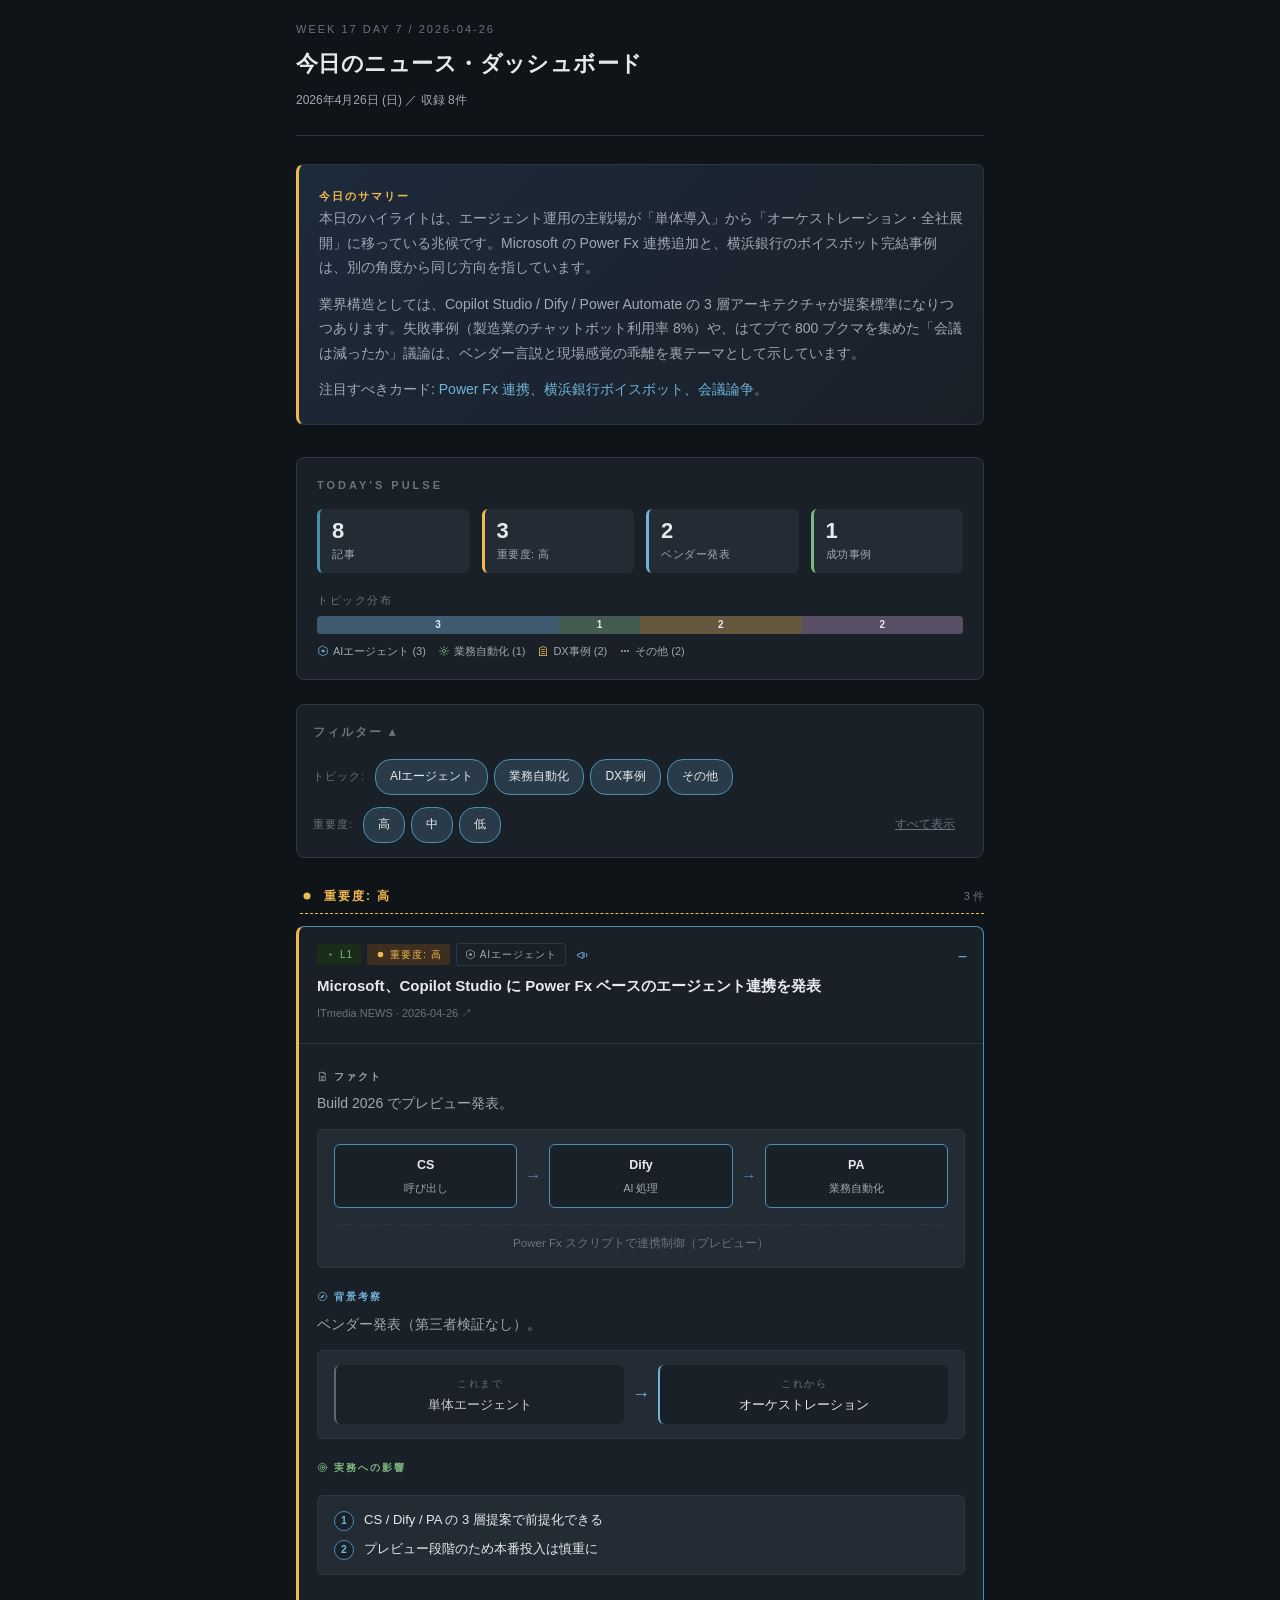
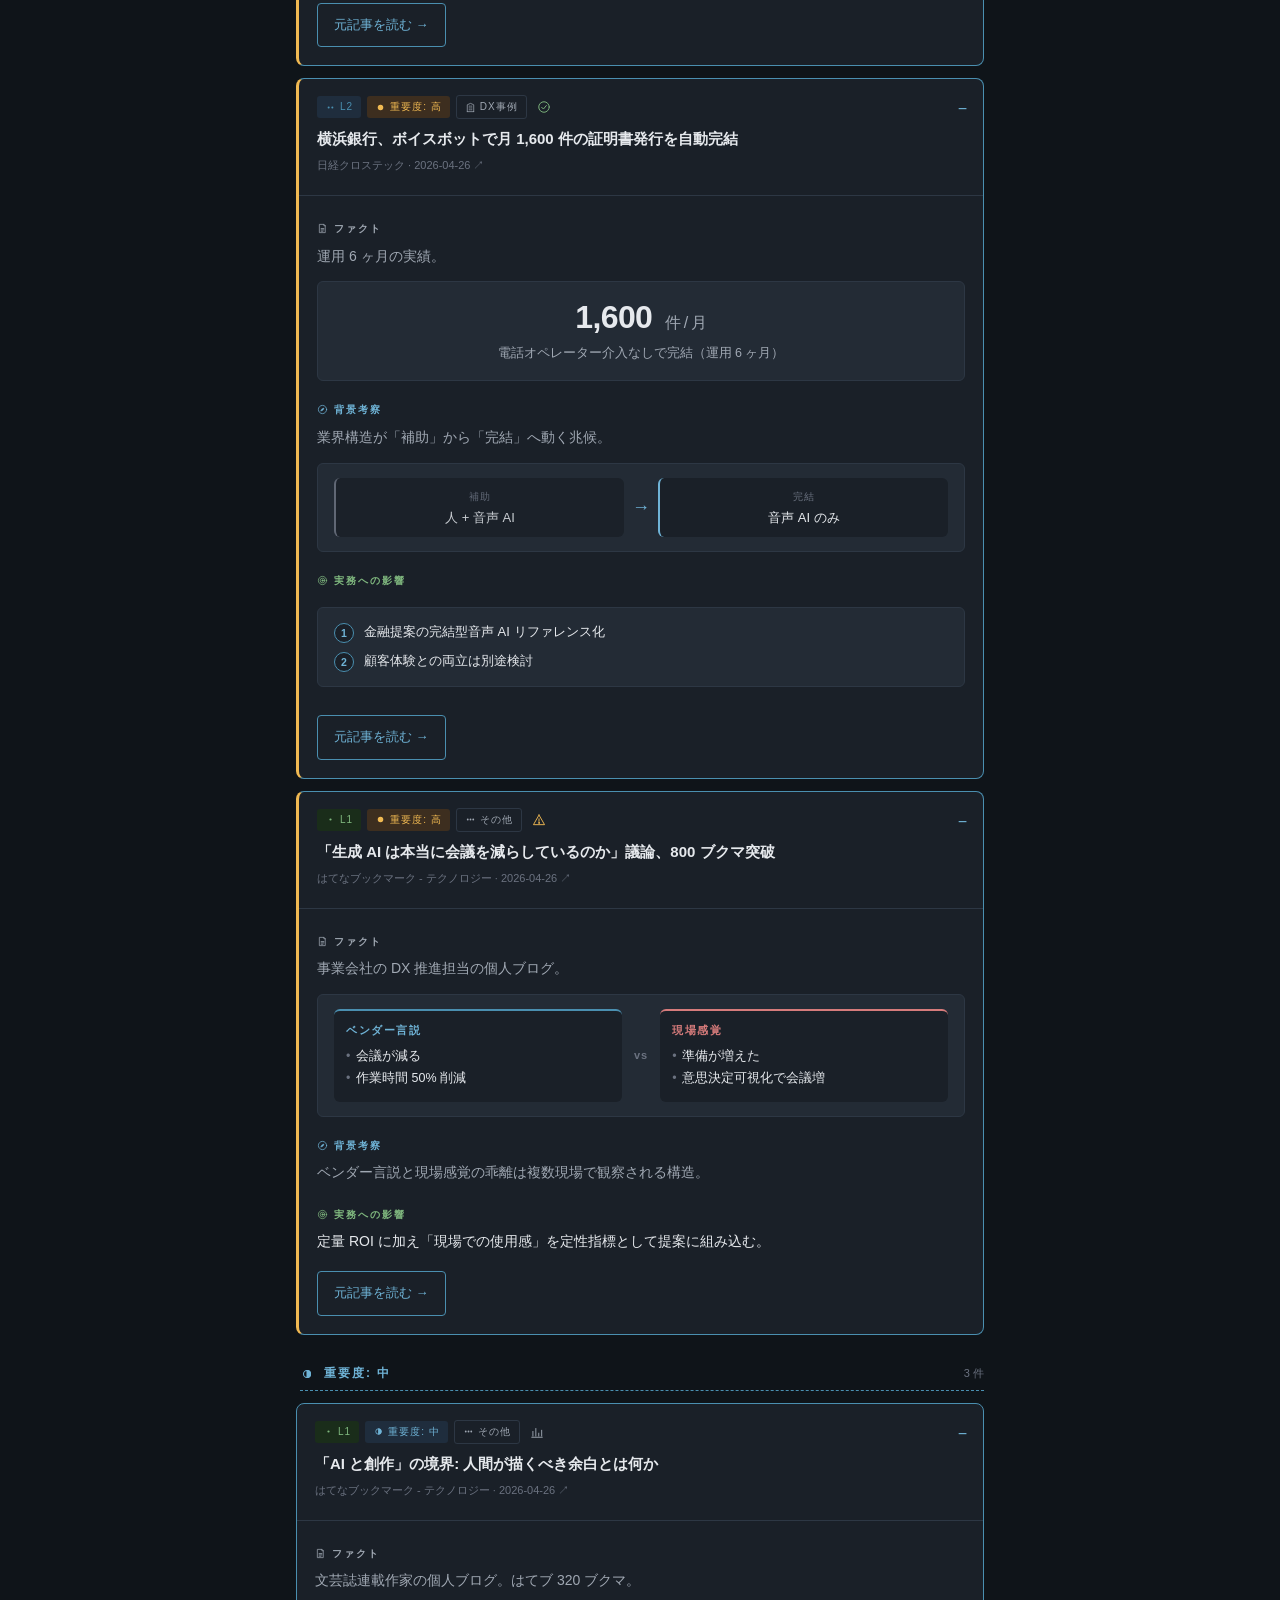
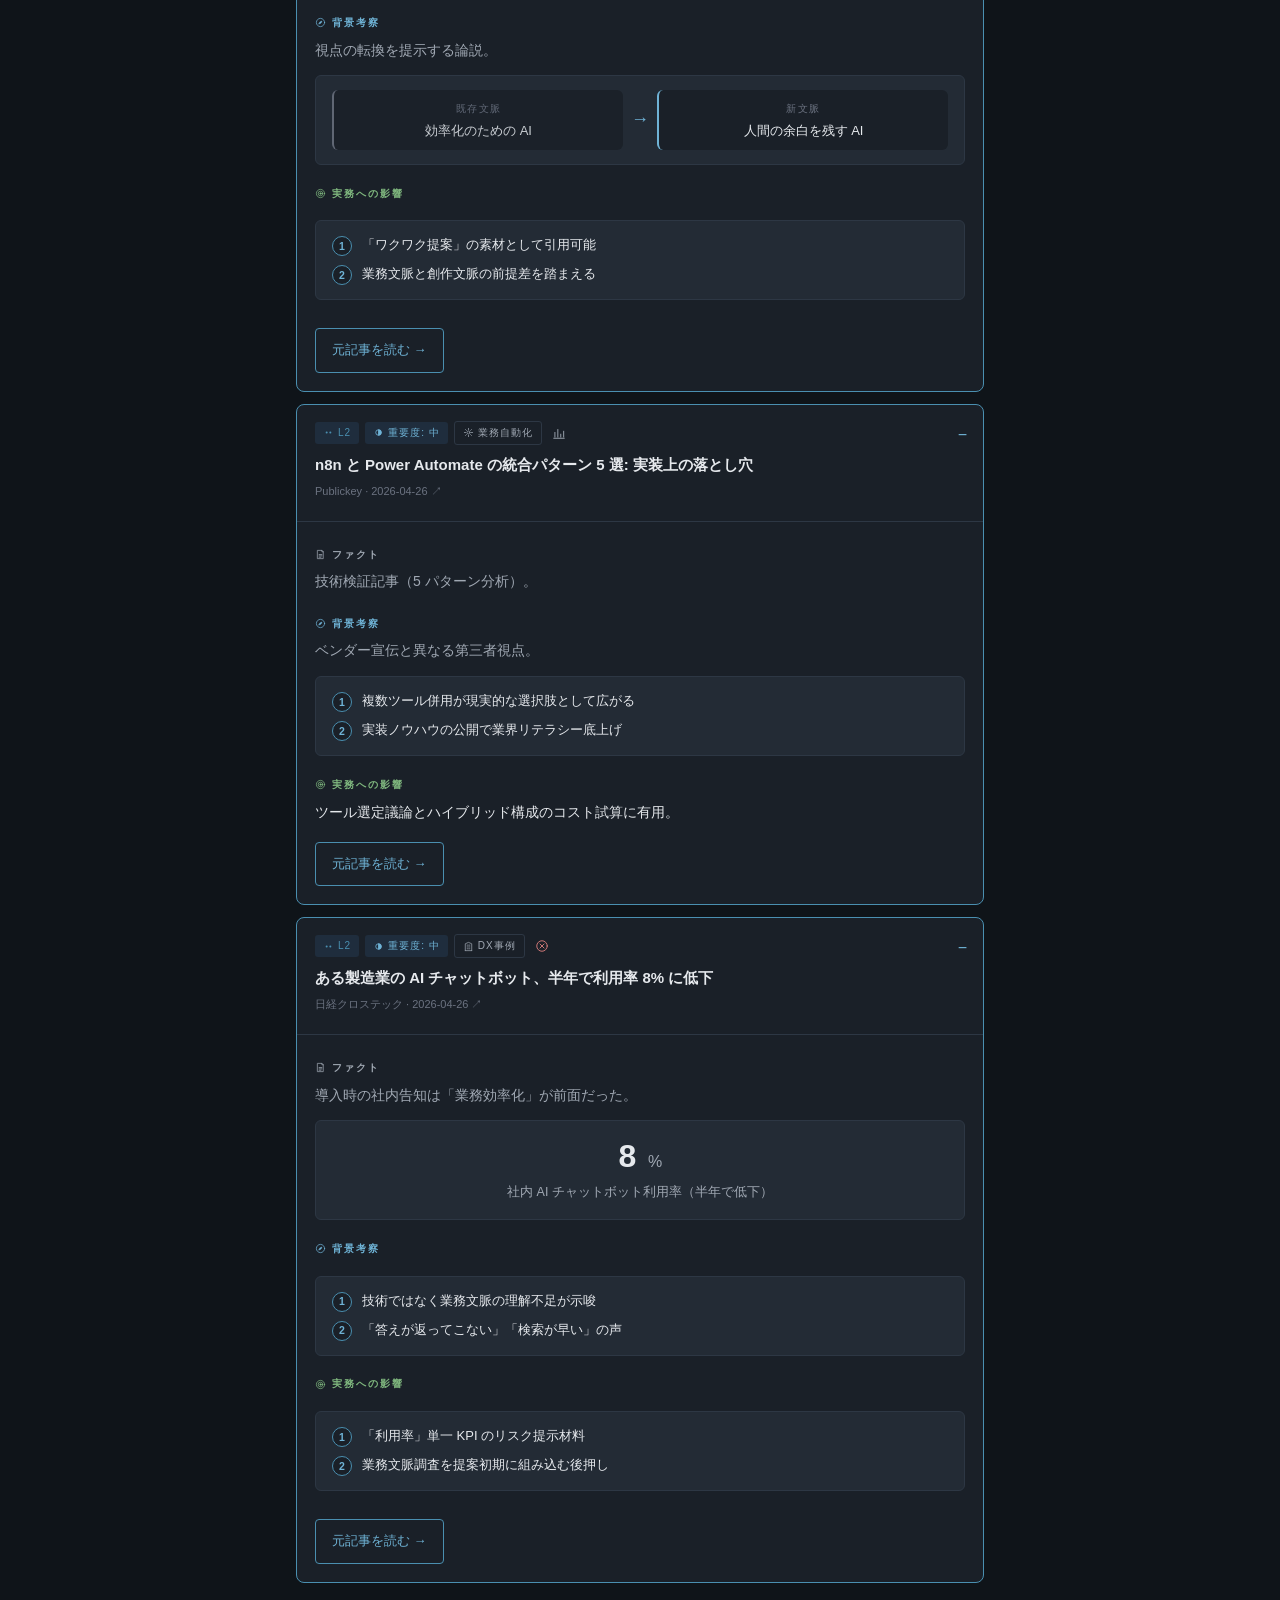
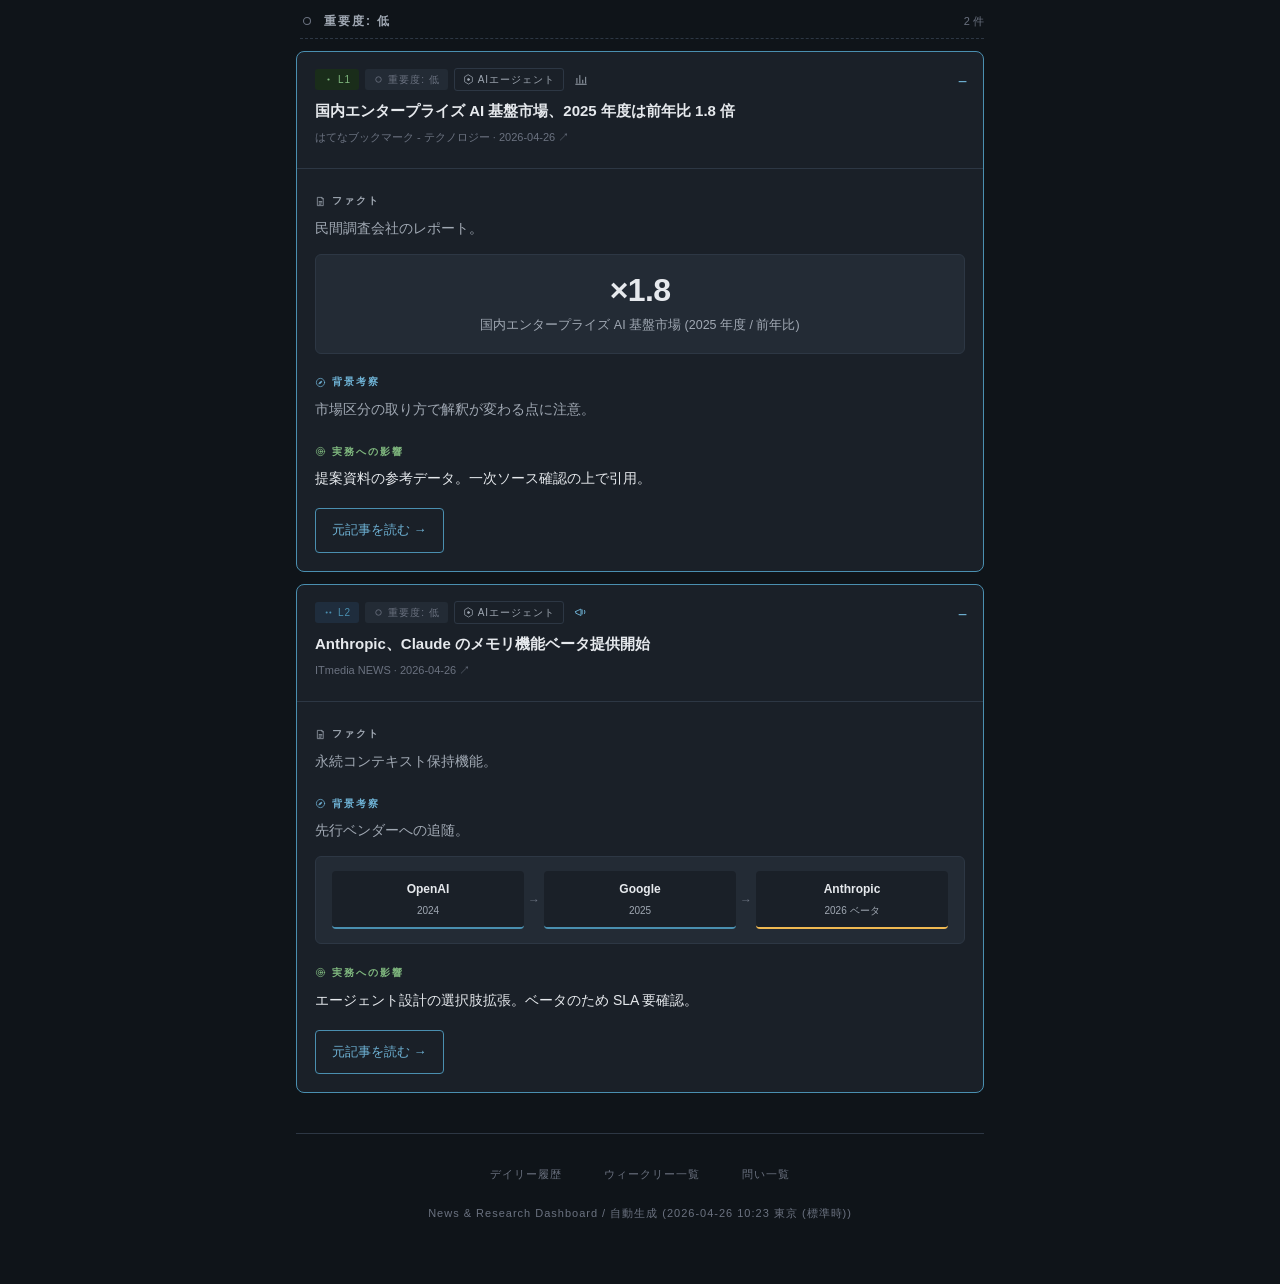
==== commit 6707d8d7: "Phase 1 §F follow-up 3: weekly uniform / cards logic-as-diagram (G-2 pass 3) Master G-2 feedback rou" ====
--- a/site/index.html
+++ b/site/index.html
@@ -268,7 +268,7 @@
       </svg>
     </div>
     <div class="card-title">Microsoft、Copilot Studio に Power Fx ベースのエージェント連携を発表</div>
-    <div class="card-preview">Microsoft が Build 2026 で、Copilot Studio に Power Fx でエージェント間連携を制御する機能を発表しました。プレビュー版は本日提供開始です。</div>
+    <div class="card-preview">Build 2026 でプレビュー発表。</div>
     <a class="card-source"
        href="https://example.com/dummy/1"
        target="_blank"
@@ -281,8 +281,7 @@
         <svg class="icon" aria-hidden="true"><use href="#icon-section-fact"/></svg>
         ファクト
       </div>
-      <p>Microsoft が Build 2026 で、Copilot Studio に Power Fx でエージェント間連携を制御する機能を発表しました。プレビュー版は本日提供開始です。</p>
-      <div class="diagram diagram-flow">
+<p>Build 2026 でプレビュー発表。</p><div class="diagram diagram-flow">
   <div class="flow-row">
     <div class="flow-step">CS<span class="flow-step-cap">呼び出し</span></div>
     <div class="flow-arrow">→</div>
@@ -291,22 +290,32 @@
     <div class="flow-step">PA<span class="flow-step-cap">業務自動化</span></div>
   </div>
   <div class="diagram-note">Power Fx スクリプトで連携制御（プレビュー）</div>
-</div>
-    </section>
+</div>    </section>
     <section class="context">
       <div class="label summary">
         <svg class="icon" aria-hidden="true"><use href="#icon-section-context"/></svg>
         背景考察
       </div>
-      <p>ベンダー発表であり第三者検証は未着です。エージェントの主戦場が「単体」から「オーケストレーション」へ移っている流れの上にあります。Power Platform 顧客基盤の活用が Dify などへの対抗軸です。</p>
-    </section>
+<p>ベンダー発表（第三者検証なし）。</p><div class="diagram diagram-pivot">
+  <div class="pivot-cell pivot-from">
+    <div class="pivot-label">これまで</div>
+    <div class="pivot-text">単体エージェント</div>
+  </div>
+  <div class="pivot-arrow">→</div>
+  <div class="pivot-cell pivot-to">
+    <div class="pivot-label">これから</div>
+    <div class="pivot-text">オーケストレーション</div>
+  </div>
+</div>    </section>
     <section class="impact">
       <div class="label sowhat">
         <svg class="icon" aria-hidden="true"><use href="#icon-section-impact"/></svg>
         実務への影響
       </div>
-      <p class="sowhat-text">CS / Dify / PA の 3 層アーキテクチャ提案で、Power Fx 連携を前提にしたシナリオが描けます。プレビュー段階のため本番投入は慎重に判断します。</p>
-    </section>
+<div class="diagram diagram-bullets">
+  <div class="bullet-item"><span class="bullet-num">1</span><span class="bullet-text">CS / Dify / PA の 3 層提案で前提化できる</span></div>
+  <div class="bullet-item"><span class="bullet-num">2</span><span class="bullet-text">プレビュー段階のため本番投入は慎重に</span></div>
+</div>    </section>
     <a class="external-link"
        href="https://example.com/dummy/1"
        target="_blank"
@@ -339,7 +348,7 @@
       </svg>
     </div>
     <div class="card-title">横浜銀行、ボイスボットで月 1,600 件の証明書発行を自動完結</div>
-    <div class="card-preview">横浜銀行のボイスボットが月 1,600 件の証明書発行を電話オペレーター介入なしで完結。導入 6 ヶ月の実績です。</div>
+    <div class="card-preview">運用 6 ヶ月の実績。</div>
     <a class="card-source"
        href="https://example.com/dummy/2"
        target="_blank"
@@ -352,26 +361,35 @@
         <svg class="icon" aria-hidden="true"><use href="#icon-section-fact"/></svg>
         ファクト
       </div>
-      <p>横浜銀行のボイスボットが月 1,600 件の証明書発行を電話オペレーター介入なしで完結。導入 6 ヶ月の実績です。</p>
-      <div class="diagram diagram-stat">
+<p>運用 6 ヶ月の実績。</p><div class="diagram diagram-stat">
   <div class="stat-number">1,600 <span class="stat-unit">件 / 月</span></div>
   <div class="stat-caption">電話オペレーター介入なしで完結（運用 6 ヶ月）</div>
-</div>
-    </section>
+</div>    </section>
     <section class="context">
       <div class="label summary">
         <svg class="icon" aria-hidden="true"><use href="#icon-section-context"/></svg>
         背景考察
       </div>
-      <p>金融機関の音声 AI はこれまで「補助」が主流でした。月 1,600 件の完結処理は「人を介さない選択肢」が業界構造として現実化しつつある兆候です。導入事例レポートのため失敗側の言及はありません。</p>
-    </section>
+<p>業界構造が「補助」から「完結」へ動く兆候。</p><div class="diagram diagram-pivot">
+  <div class="pivot-cell pivot-from">
+    <div class="pivot-label">補助</div>
+    <div class="pivot-text">人 + 音声 AI</div>
+  </div>
+  <div class="pivot-arrow">→</div>
+  <div class="pivot-cell pivot-to">
+    <div class="pivot-label">完結</div>
+    <div class="pivot-text">音声 AI のみ</div>
+  </div>
+</div>    </section>
     <section class="impact">
       <div class="label sowhat">
         <svg class="icon" aria-hidden="true"><use href="#icon-section-impact"/></svg>
         実務への影響
       </div>
-      <p class="sowhat-text">金融提案で「完結型音声 AI」のリファレンスとして引用できます。お客様体験の観点で「人を介さない」是非は別途検討します。</p>
-    </section>
+<div class="diagram diagram-bullets">
+  <div class="bullet-item"><span class="bullet-num">1</span><span class="bullet-text">金融提案の完結型音声 AI リファレンス化</span></div>
+  <div class="bullet-item"><span class="bullet-num">2</span><span class="bullet-text">顧客体験との両立は別途検討</span></div>
+</div>    </section>
     <a class="external-link"
        href="https://example.com/dummy/2"
        target="_blank"
@@ -404,7 +422,7 @@
       </svg>
     </div>
     <div class="card-title">「生成 AI は本当に会議を減らしているのか」議論、800 ブクマ突破</div>
-    <div class="card-preview">個人ブログ記事「生成 AI は本当に会議を減らしているのか」がはてブで 800 ブクマ超。著者は事業会社の DX 推進担当です。</div>
+    <div class="card-preview">事業会社の DX 推進担当の個人ブログ。</div>
     <a class="card-source"
        href="https://example.com/dummy/7"
        target="_blank"
@@ -417,8 +435,7 @@
         <svg class="icon" aria-hidden="true"><use href="#icon-section-fact"/></svg>
         ファクト
       </div>
-      <p>個人ブログ記事「生成 AI は本当に会議を減らしているのか」がはてブで 800 ブクマ超。著者は事業会社の DX 推進担当です。</p>
-      <div class="diagram diagram-compare">
+<p>事業会社の DX 推進担当の個人ブログ。</p><div class="diagram diagram-compare">
   <div class="compare-col compare-left">
     <div class="compare-title">ベンダー言説</div>
     <div class="compare-point">会議が減る</div>
@@ -430,22 +447,19 @@
     <div class="compare-point">準備が増えた</div>
     <div class="compare-point">意思決定可視化で会議増</div>
   </div>
-</div>
-    </section>
+</div>    </section>
     <section class="context">
       <div class="label summary">
         <svg class="icon" aria-hidden="true"><use href="#icon-section-context"/></svg>
         背景考察
       </div>
-      <p>ベンダー言説と現場感覚のずれを論じる記事です。批判的記事のため一般化には注意が必要ですが、この乖離は複数現場で観察される構造です。</p>
-    </section>
+<p>ベンダー言説と現場感覚の乖離は複数現場で観察される構造。</p>    </section>
     <section class="impact">
       <div class="label sowhat">
         <svg class="icon" aria-hidden="true"><use href="#icon-section-impact"/></svg>
         実務への影響
       </div>
-      <p class="sowhat-text">導入効果を語る際、定量 ROI に加えて「現場での使用感」を定性指標として組み込む設計が、提案の深さに効きます。</p>
-    </section>
+<p class="sowhat-text">定量 ROI に加え「現場での使用感」を定性指標として提案に組み込む。</p>    </section>
     <a class="external-link"
        href="https://example.com/dummy/7"
        target="_blank"
@@ -483,7 +497,7 @@
       </svg>
     </div>
     <div class="card-title">「AI と創作」の境界: 人間が描くべき余白とは何か</div>
-    <div class="card-preview">「生成 AI の普及で創作の主体は誰なのか」を論じた個人ブログ記事が、はてブで 320 ブックマークを集めています。著者は文芸誌の連載作家です。</div>
+    <div class="card-preview">文芸誌連載作家の個人ブログ。はてブ 320 ブクマ。</div>
     <a class="card-source"
        href="https://example.com/dummy/3"
        target="_blank"
@@ -496,22 +510,32 @@
         <svg class="icon" aria-hidden="true"><use href="#icon-section-fact"/></svg>
         ファクト
       </div>
-      <p>「生成 AI の普及で創作の主体は誰なのか」を論じた個人ブログ記事が、はてブで 320 ブックマークを集めています。著者は文芸誌の連載作家です。</p>
-    </section>
+<p>文芸誌連載作家の個人ブログ。はてブ 320 ブクマ。</p>    </section>
     <section class="context">
       <div class="label summary">
         <svg class="icon" aria-hidden="true"><use href="#icon-section-context"/></svg>
         背景考察
       </div>
-      <p>創作の議論はこれまで効率化の文脈で語られがちでしたが、本記事は「人間の余白」という視点を持ち込みます。エッセイのため一般化は慎重に行います。</p>
-    </section>
+<p>視点の転換を提示する論説。</p><div class="diagram diagram-pivot">
+  <div class="pivot-cell pivot-from">
+    <div class="pivot-label">既存文脈</div>
+    <div class="pivot-text">効率化のための AI</div>
+  </div>
+  <div class="pivot-arrow">→</div>
+  <div class="pivot-cell pivot-to">
+    <div class="pivot-label">新文脈</div>
+    <div class="pivot-text">人間の余白を残す AI</div>
+  </div>
+</div>    </section>
     <section class="impact">
       <div class="label sowhat">
         <svg class="icon" aria-hidden="true"><use href="#icon-section-impact"/></svg>
         実務への影響
       </div>
-      <p class="sowhat-text">提案で「ワクワクする業務」を語る素材として引用できます。業務文脈と創作文脈の前提差を踏まえた展開が必要です。</p>
-    </section>
+<div class="diagram diagram-bullets">
+  <div class="bullet-item"><span class="bullet-num">1</span><span class="bullet-text">「ワクワク提案」の素材として引用可能</span></div>
+  <div class="bullet-item"><span class="bullet-num">2</span><span class="bullet-text">業務文脈と創作文脈の前提差を踏まえる</span></div>
+</div>    </section>
     <a class="external-link"
        href="https://example.com/dummy/3"
        target="_blank"
@@ -544,7 +568,7 @@
       </svg>
     </div>
     <div class="card-title">n8n と Power Automate の統合パターン 5 選: 実装上の落とし穴</div>
-    <div class="card-preview">Publickey が n8n と Power Automate の統合パターン 5 種を、実装制約と落とし穴とともに検証記事として公開しました。</div>
+    <div class="card-preview">技術検証記事（5 パターン分析）。</div>
     <a class="card-source"
        href="https://example.com/dummy/4"
        target="_blank"
@@ -557,22 +581,22 @@
         <svg class="icon" aria-hidden="true"><use href="#icon-section-fact"/></svg>
         ファクト
       </div>
-      <p>Publickey が n8n と Power Automate の統合パターン 5 種を、実装制約と落とし穴とともに検証記事として公開しました。</p>
-    </section>
+<p>技術検証記事（5 パターン分析）。</p>    </section>
     <section class="context">
       <div class="label summary">
         <svg class="icon" aria-hidden="true"><use href="#icon-section-context"/></svg>
         背景考察
       </div>
-      <p>技術検証記事であり、ベンダー宣伝とは異なる視点です。RPA 領域では複数ツール併用が現実解として広まっており、実装ノウハウの可視化が業界リテラシーに寄与します。</p>
-    </section>
+<p>ベンダー宣伝と異なる第三者視点。</p><div class="diagram diagram-bullets">
+  <div class="bullet-item"><span class="bullet-num">1</span><span class="bullet-text">複数ツール併用が現実的な選択肢として広がる</span></div>
+  <div class="bullet-item"><span class="bullet-num">2</span><span class="bullet-text">実装ノウハウの公開で業界リテラシー底上げ</span></div>
+</div>    </section>
     <section class="impact">
       <div class="label sowhat">
         <svg class="icon" aria-hidden="true"><use href="#icon-section-impact"/></svg>
         実務への影響
       </div>
-      <p class="sowhat-text">業務自動化案件のツール選定議論で本記事を参照できます。ハイブリッド構成の運用コスト試算に有用です。</p>
-    </section>
+<p class="sowhat-text">ツール選定議論とハイブリッド構成のコスト試算に有用。</p>    </section>
     <a class="external-link"
        href="https://example.com/dummy/4"
        target="_blank"
@@ -605,7 +629,7 @@
       </svg>
     </div>
     <div class="card-title">ある製造業の AI チャットボット、半年で利用率 8% に低下</div>
-    <div class="card-preview">ある中堅製造業の社内 AI チャットボット利用率が運用 6 ヶ月で 8% まで低下したと報告されました。導入時の社内告知は「業務効率化」が前面でした。</div>
+    <div class="card-preview">導入時の社内告知は「業務効率化」が前面だった。</div>
     <a class="card-source"
        href="https://example.com/dummy/6"
        target="_blank"
@@ -618,26 +642,28 @@
         <svg class="icon" aria-hidden="true"><use href="#icon-section-fact"/></svg>
         ファクト
       </div>
-      <p>ある中堅製造業の社内 AI チャットボット利用率が運用 6 ヶ月で 8% まで低下したと報告されました。導入時の社内告知は「業務効率化」が前面でした。</p>
-      <div class="diagram diagram-stat">
+<p>導入時の社内告知は「業務効率化」が前面だった。</p><div class="diagram diagram-stat">
   <div class="stat-number">8 <span class="stat-unit">%</span></div>
   <div class="stat-caption">社内 AI チャットボット利用率（半年で低下）</div>
-</div>
-    </section>
+</div>    </section>
     <section class="context">
       <div class="label summary">
         <svg class="icon" aria-hidden="true"><use href="#icon-section-context"/></svg>
         背景考察
       </div>
-      <p>失敗事例は業界誌での扱いが少なく貴重です。低下要因は「答えが返ってこない」「検索した方が早い」という従業員の声で、技術ではなく業務文脈の理解不足が示唆されます。</p>
-    </section>
+<div class="diagram diagram-bullets">
+  <div class="bullet-item"><span class="bullet-num">1</span><span class="bullet-text">技術ではなく業務文脈の理解不足が示唆</span></div>
+  <div class="bullet-item"><span class="bullet-num">2</span><span class="bullet-text">「答えが返ってこない」「検索が早い」の声</span></div>
+</div>    </section>
     <section class="impact">
       <div class="label sowhat">
         <svg class="icon" aria-hidden="true"><use href="#icon-section-impact"/></svg>
         実務への影響
       </div>
-      <p class="sowhat-text">提案で「利用率」単一 KPI 設計のリスクを示す材料になります。業務文脈調査を初期に組み込む提案アプローチの後押しになります。</p>
-    </section>
+<div class="diagram diagram-bullets">
+  <div class="bullet-item"><span class="bullet-num">1</span><span class="bullet-text">「利用率」単一 KPI のリスク提示材料</span></div>
+  <div class="bullet-item"><span class="bullet-num">2</span><span class="bullet-text">業務文脈調査を提案初期に組み込む後押し</span></div>
+</div>    </section>
     <a class="external-link"
        href="https://example.com/dummy/6"
        target="_blank"
@@ -675,7 +701,7 @@
       </svg>
     </div>
     <div class="card-title">国内エンタープライズ AI 基盤市場、2025 年度は前年比 1.8 倍</div>
-    <div class="card-preview">民間調査会社が 2025 年度の国内エンタープライズ AI 基盤市場規模を発表。前年比 1.8 倍、CS / Dify / 国産プラットフォームの競合が激化と報告されています。</div>
+    <div class="card-preview">民間調査会社のレポート。</div>
     <a class="card-source"
        href="https://example.com/dummy/5"
        target="_blank"
@@ -688,22 +714,22 @@
         <svg class="icon" aria-hidden="true"><use href="#icon-section-fact"/></svg>
         ファクト
       </div>
-      <p>民間調査会社が 2025 年度の国内エンタープライズ AI 基盤市場規模を発表。前年比 1.8 倍、CS / Dify / 国産プラットフォームの競合が激化と報告されています。</p>
-    </section>
+<p>民間調査会社のレポート。</p><div class="diagram diagram-stat">
+  <div class="stat-number">×1.8</div>
+  <div class="stat-caption">国内エンタープライズ AI 基盤市場 (2025 年度 / 前年比)</div>
+</div>    </section>
     <section class="context">
       <div class="label summary">
         <svg class="icon" aria-hidden="true"><use href="#icon-section-context"/></svg>
         背景考察
       </div>
-      <p>調査会社レポートのため、サンプリング定義が結果を左右します。伸び率自体は他調査と整合的ですが、市場区分の取り方で解釈は変わります。</p>
-    </section>
+<p>市場区分の取り方で解釈が変わる点に注意。</p>    </section>
     <section class="impact">
       <div class="label sowhat">
         <svg class="icon" aria-hidden="true"><use href="#icon-section-impact"/></svg>
         実務への影響
       </div>
-      <p class="sowhat-text">市場サイズの議論を提案資料に組み込む参考データになります。一次ソース確認の上で引用するのが望ましいです。</p>
-    </section>
+<p class="sowhat-text">提案資料の参考データ。一次ソース確認の上で引用。</p>    </section>
     <a class="external-link"
        href="https://example.com/dummy/5"
        target="_blank"
@@ -736,7 +762,7 @@
       </svg>
     </div>
     <div class="card-title">Anthropic、Claude のメモリ機能ベータ提供開始</div>
-    <div class="card-preview">Anthropic が Claude のメモリ機能ベータ提供を開始しました。会話履歴を超えた永続コンテキスト保持を実現するとしています。</div>
+    <div class="card-preview">永続コンテキスト保持機能。</div>
     <a class="card-source"
        href="https://example.com/dummy/8"
        target="_blank"
@@ -749,22 +775,25 @@
         <svg class="icon" aria-hidden="true"><use href="#icon-section-fact"/></svg>
         ファクト
       </div>
-      <p>Anthropic が Claude のメモリ機能ベータ提供を開始しました。会話履歴を超えた永続コンテキスト保持を実現するとしています。</p>
-    </section>
+<p>永続コンテキスト保持機能。</p>    </section>
     <section class="context">
       <div class="label summary">
         <svg class="icon" aria-hidden="true"><use href="#icon-section-context"/></svg>
         背景考察
       </div>
-      <p>ベンダー発表であり第三者検証は未着です。OpenAI / Google 先行領域への追随で、エンタープライズではデータ保護観点の評価が必要です。</p>
-    </section>
+<p>先行ベンダーへの追随。</p><div class="diagram diagram-timeline">
+  <div class="timeline-step">OpenAI<span class="timeline-cap">2024</span></div>
+  <div class="timeline-arrow">→</div>
+  <div class="timeline-step">Google<span class="timeline-cap">2025</span></div>
+  <div class="timeline-arrow">→</div>
+  <div class="timeline-step timeline-current">Anthropic<span class="timeline-cap">2026 ベータ</span></div>
+</div>    </section>
     <section class="impact">
       <div class="label sowhat">
         <svg class="icon" aria-hidden="true"><use href="#icon-section-impact"/></svg>
         実務への影響
       </div>
-      <p class="sowhat-text">エージェント設計でメモリを前提にしたシナリオが描けます。ベータのため SLA 確認が必要です。</p>
-    </section>
+<p class="sowhat-text">エージェント設計の選択肢拡張。ベータのため SLA 要確認。</p>    </section>
     <a class="external-link"
        href="https://example.com/dummy/8"
        target="_blank"
@@ -778,7 +807,7 @@
     <a href="/weekly/">ウィークリー一覧</a>
     <a href="/inquiries/">問い一覧</a>
   </nav>
-  <div>News &amp; Research Dashboard / 自動生成 (2026-04-26 10:13 東京 (標準時))</div>
+  <div>News &amp; Research Dashboard / 自動生成 (2026-04-26 10:23 東京 (標準時))</div>
 </footer>
 
 </div>
--- a/site/assets/style.css
+++ b/site/assets/style.css
@@ -583,65 +583,32 @@
 .card-body .label { display: inline-flex; align-items: center; gap: 6px; }
 .card-body .label .icon { width: 11px; height: 11px; }
 
-/* §12.10 月別グルーピング (ウィークリー一覧) */
-.month-section { margin-bottom: 28px; }
+/* §12.10 月別グルーピング (ウィークリー一覧) — section-head と同系統に統一 */
+.month-section { margin-bottom: 24px; }
 .month-header {
-  font-size: 14px;
-  font-weight: 700;
-  letter-spacing: 2px;
-  color: var(--text);
-  margin: 24px 0 12px 0;
-  padding: 10px 14px;
-  background: linear-gradient(90deg, var(--surface-2) 0%, transparent 100%);
-  border-left: 3px solid var(--accent-dim);
-  border-radius: 0 4px 4px 0;
-}
-
-/* §12.11 ウィークリー archive item 強化 — レンズバッジ + トピックチップ行 */
+  font-size: 12px;
+  letter-spacing: 3px;
+  color: var(--text-mute);
+  text-transform: uppercase;
+  font-weight: 600;
+  margin: 24px 0 10px 4px;
+  padding-bottom: 6px;
+  border-bottom: 1px solid var(--border);
+}
+
+/* §12.11 ウィークリー archive item — タグスタイルに統一 (lens 色分け廃止) */
 .archive-lens-badge {
-  display: inline-flex;
-  align-items: center;
-  gap: 5px;
-  font-size: 11px;
-  font-weight: 600;
-  padding: 3px 8px;
+  display: inline-block;
+  font-size: 10px;
+  letter-spacing: 1px;
+  padding: 2px 8px;
   border-radius: 3px;
-  margin-bottom: 6px;
-  background: rgba(127, 183, 126, 0.1);
-  color: var(--signal);
-}
-.archive-lens-badge .icon { width: 12px; height: 12px; }
-.archive-lens-badge.lens-labor { background: rgba(127, 183, 126, 0.12); color: var(--signal); }
-.archive-lens-badge.lens-privacy { background: rgba(111, 179, 214, 0.12); color: var(--accent); }
-.archive-lens-badge.lens-power { background: rgba(214, 123, 123, 0.12); color: var(--danger); }
-.archive-lens-badge.lens-knowledge { background: rgba(199, 155, 199, 0.12); color: #c79bc7; }
-.archive-lens-badge.lens-generation { background: rgba(240, 185, 82, 0.12); color: var(--highlight); }
-.archive-lens-badge.lens-ethics { background: rgba(160, 168, 179, 0.12); color: var(--text-dim); }
-
-.archive-topics {
-  display: flex;
-  flex-wrap: wrap;
-  gap: 8px;
-  margin-top: 8px;
-  padding-top: 8px;
-  border-top: 1px dashed var(--border);
-}
-.archive-topic-chip {
-  display: inline-flex;
-  align-items: center;
-  gap: 4px;
-  font-size: 11px;
-  color: var(--text-mute);
-  padding: 2px 6px;
-  background: var(--surface-2);
-  border-radius: 3px;
-}
-.archive-topic-chip .icon { width: 11px; height: 11px; }
-.archive-topic-chip .chip-count { font-weight: 600; color: var(--text-dim); }
-.archive-topic-chip.topic-ai-agents .icon { color: var(--accent); }
-.archive-topic-chip.topic-automation .icon { color: var(--signal); }
-.archive-topic-chip.topic-dx-cases .icon { color: var(--highlight); }
-.archive-topic-chip.topic-other .icon { color: #c79bc7; }
+  border: 1px solid var(--border);
+  background: transparent;
+  color: var(--text-dim);
+  font-weight: 500;
+  margin: 0;
+}
 
 /* §12.12 図解テンプレ (D-40 ② 構造図 / ③ 集約ビジュアル) */
 .diagram {
@@ -765,6 +732,106 @@
   align-self: center;
   font-weight: 600;
   letter-spacing: 1px;
+}
+
+/* §12.13 図解: ピボット矢印（旧 → 新） */
+.diagram-pivot {
+  display: grid;
+  grid-template-columns: 1fr auto 1fr;
+  gap: 8px;
+  align-items: stretch;
+}
+.pivot-cell {
+  background: var(--surface);
+  border-radius: 6px;
+  padding: 10px 12px;
+  text-align: center;
+}
+.pivot-from { border-left: 2px solid var(--text-mute); opacity: 0.85; }
+.pivot-to { border-left: 2px solid var(--accent); }
+.pivot-arrow {
+  align-self: center;
+  color: var(--accent);
+  font-size: 18px;
+  font-weight: 700;
+}
+.pivot-label {
+  font-size: 10px;
+  letter-spacing: 1.5px;
+  color: var(--text-mute);
+  text-transform: uppercase;
+  margin-bottom: 4px;
+}
+.pivot-text {
+  font-size: 13px;
+  color: var(--text);
+  font-weight: 500;
+  line-height: 1.4;
+}
+
+/* §12.14 図解: 番号付き bullet */
+.diagram-bullets {
+  display: flex;
+  flex-direction: column;
+  gap: 8px;
+}
+.bullet-item {
+  display: flex;
+  align-items: flex-start;
+  gap: 10px;
+}
+.bullet-num {
+  flex-shrink: 0;
+  width: 20px;
+  height: 20px;
+  border-radius: 50%;
+  background: var(--surface);
+  border: 1px solid var(--accent-dim);
+  color: var(--accent);
+  font-size: 10.5px;
+  font-weight: 700;
+  display: flex;
+  align-items: center;
+  justify-content: center;
+  margin-top: 1px;
+}
+.bullet-text {
+  font-size: 13px;
+  color: var(--text);
+  line-height: 1.55;
+  flex: 1;
+}
+
+/* §12.15 図解: 時系列 (タイムライン) */
+.diagram-timeline {
+  display: flex;
+  align-items: center;
+  gap: 4px;
+}
+.timeline-step {
+  flex: 1;
+  background: var(--surface);
+  padding: 8px 10px;
+  border-radius: 4px;
+  text-align: center;
+  font-size: 12px;
+  font-weight: 600;
+  color: var(--text);
+  border-bottom: 2px solid var(--accent-dim);
+  min-width: 0;
+}
+.timeline-step.timeline-current { border-bottom-color: var(--highlight); }
+.timeline-step .timeline-cap {
+  display: block;
+  font-size: 10px;
+  color: var(--text-dim);
+  font-weight: 400;
+  margin-top: 2px;
+}
+.timeline-arrow {
+  color: var(--text-mute);
+  font-size: 12px;
+  flex-shrink: 0;
 }
 
 /* §13 アイコン (D-40) */
@@ -848,6 +915,7 @@
   /* 図解テンプレ: 480px で縦積みに */
   .stat-number { font-size: 26px; }
   .diagram-compare { grid-template-columns: 1fr; }
-  .compare-vs { display: none; }
-  .compare-right { margin-top: 4px; }
-}
+  .diagram-pivot { grid-template-columns: 1fr; }
+  .compare-vs, .pivot-arrow { display: none; }
+  .compare-right, .pivot-to { margin-top: 4px; }
+}
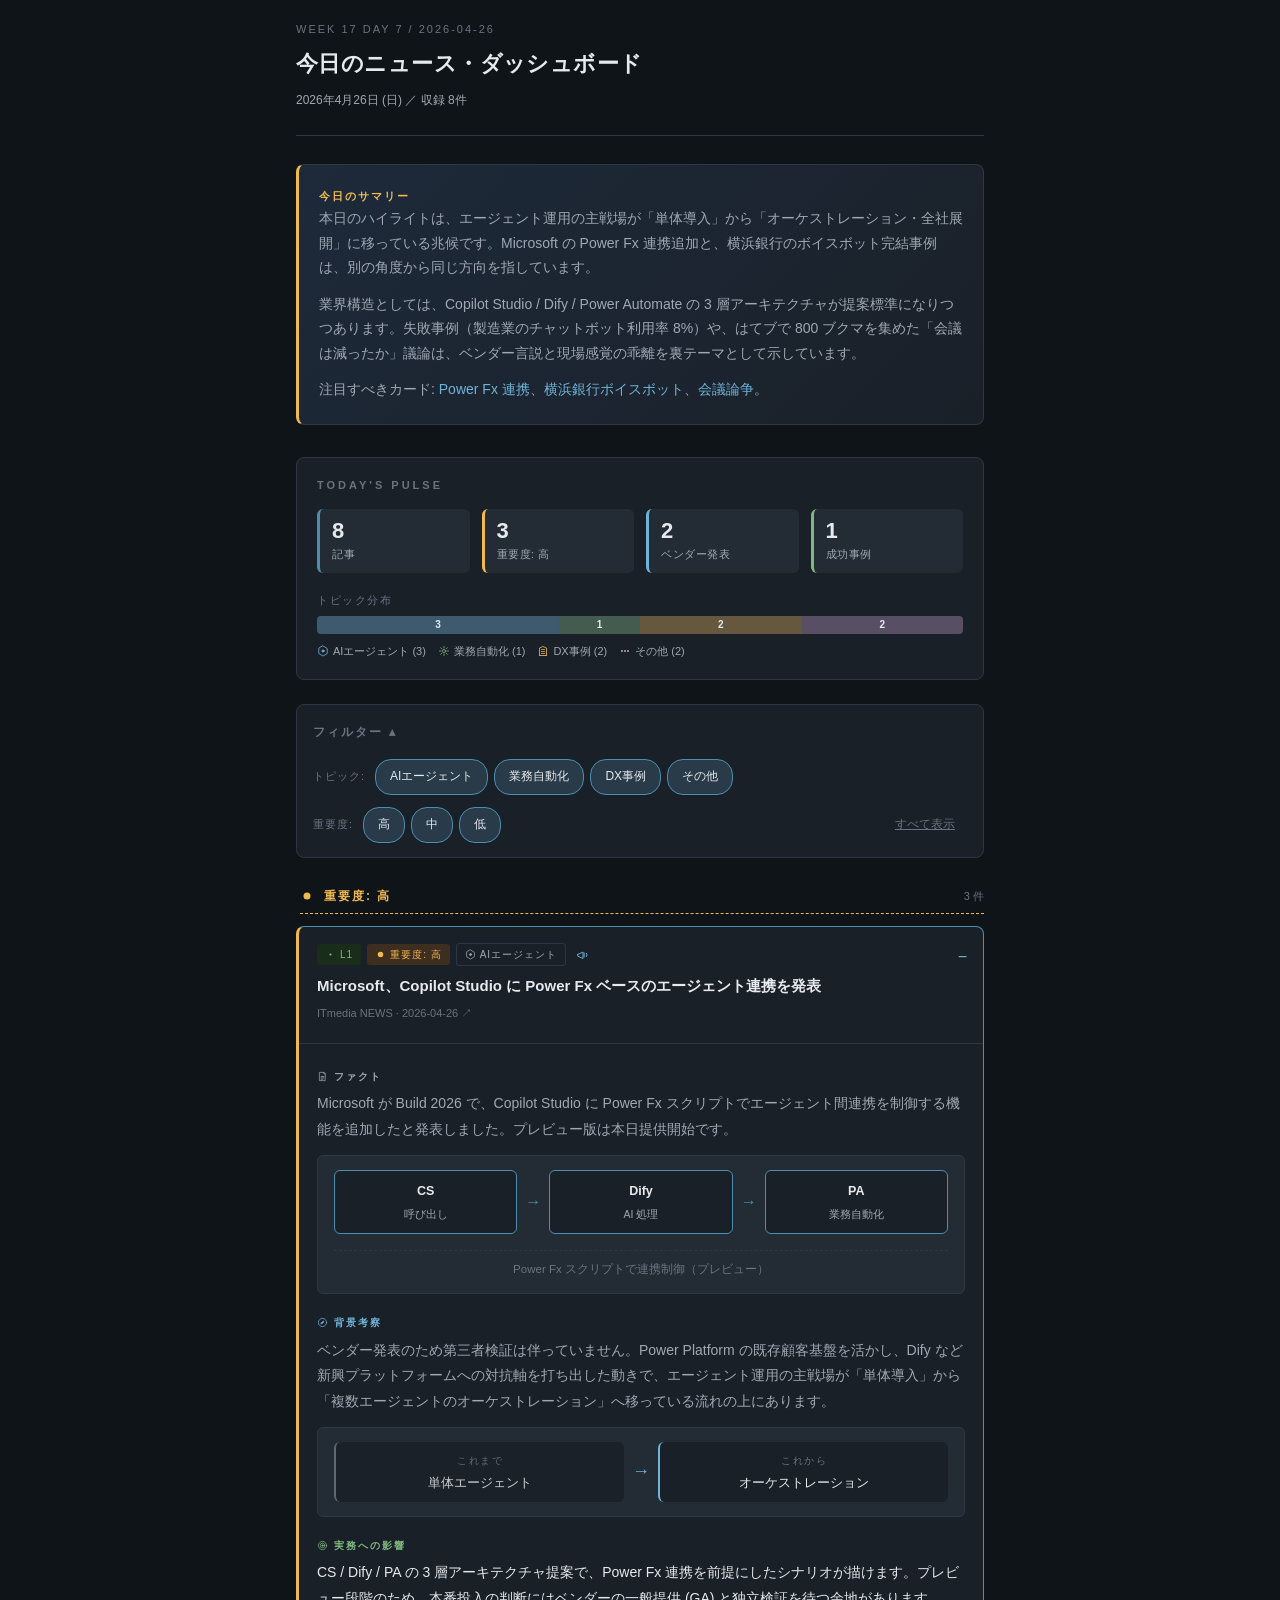
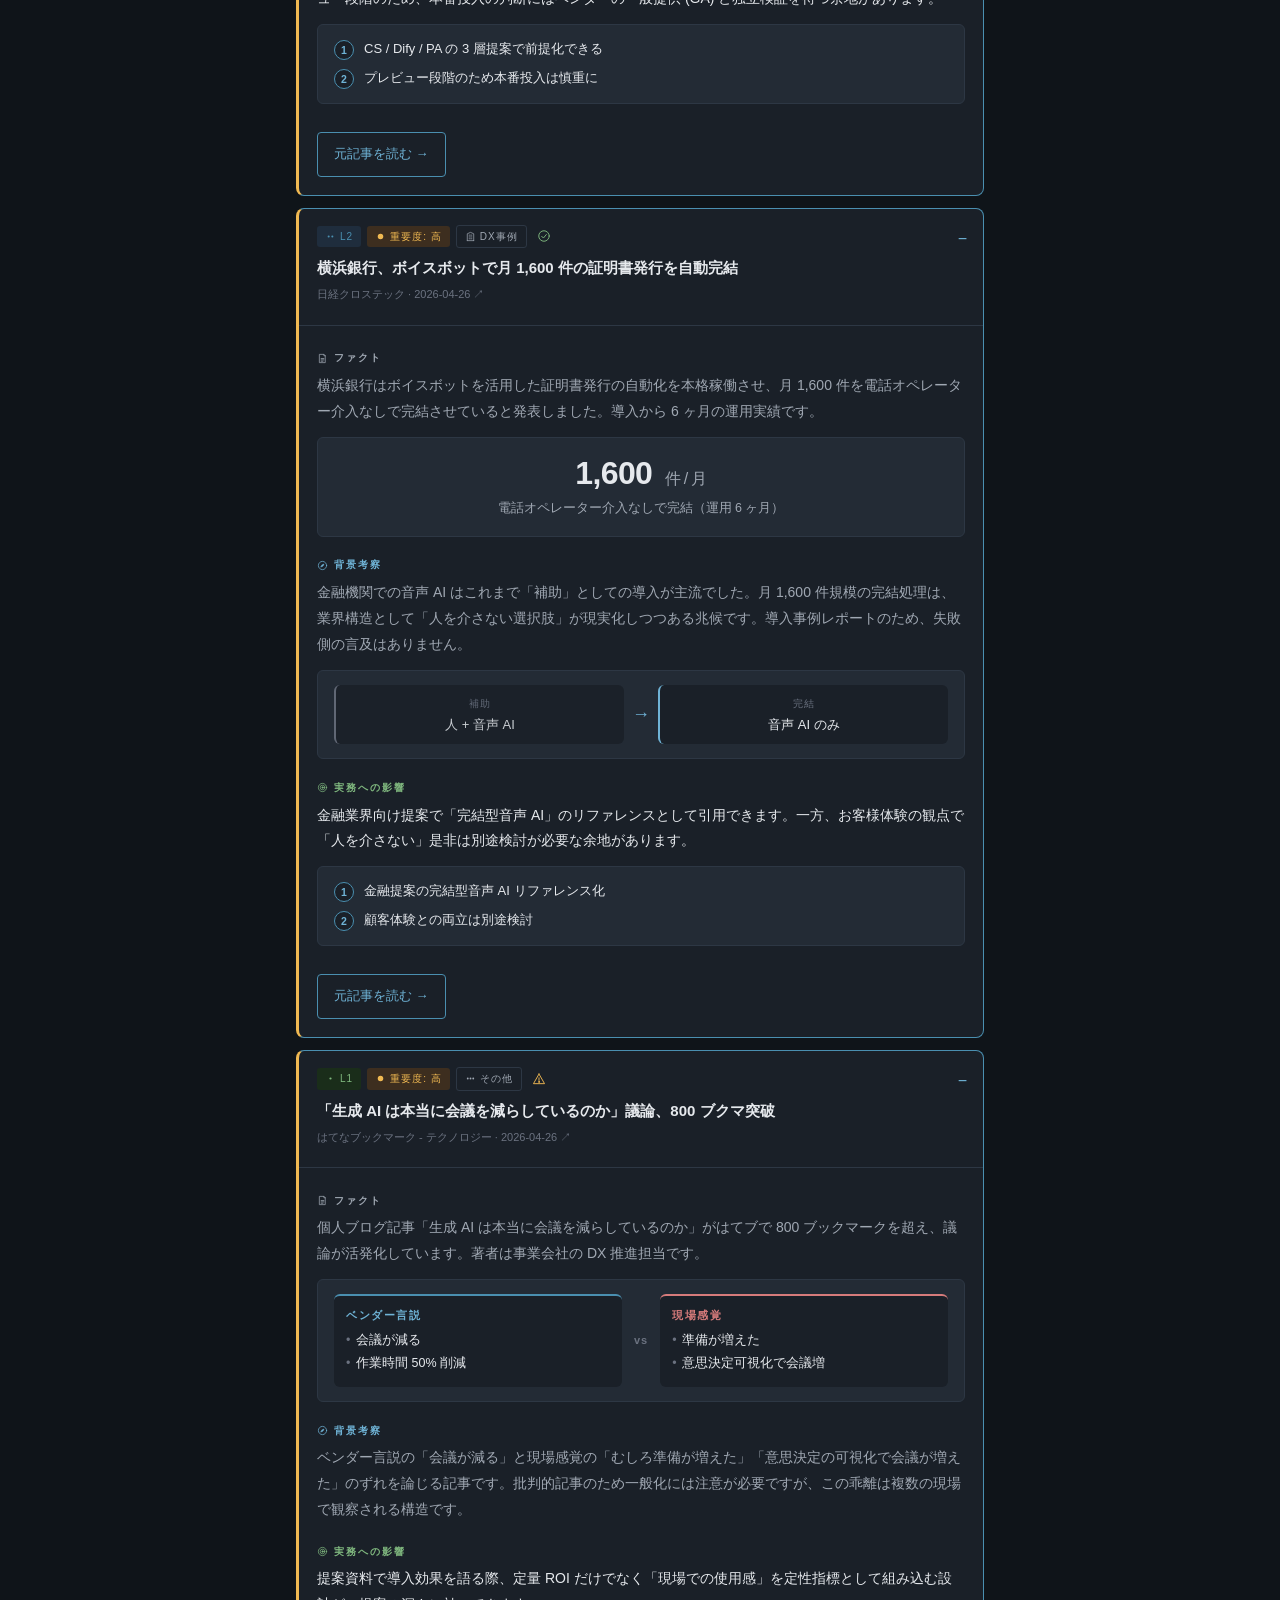
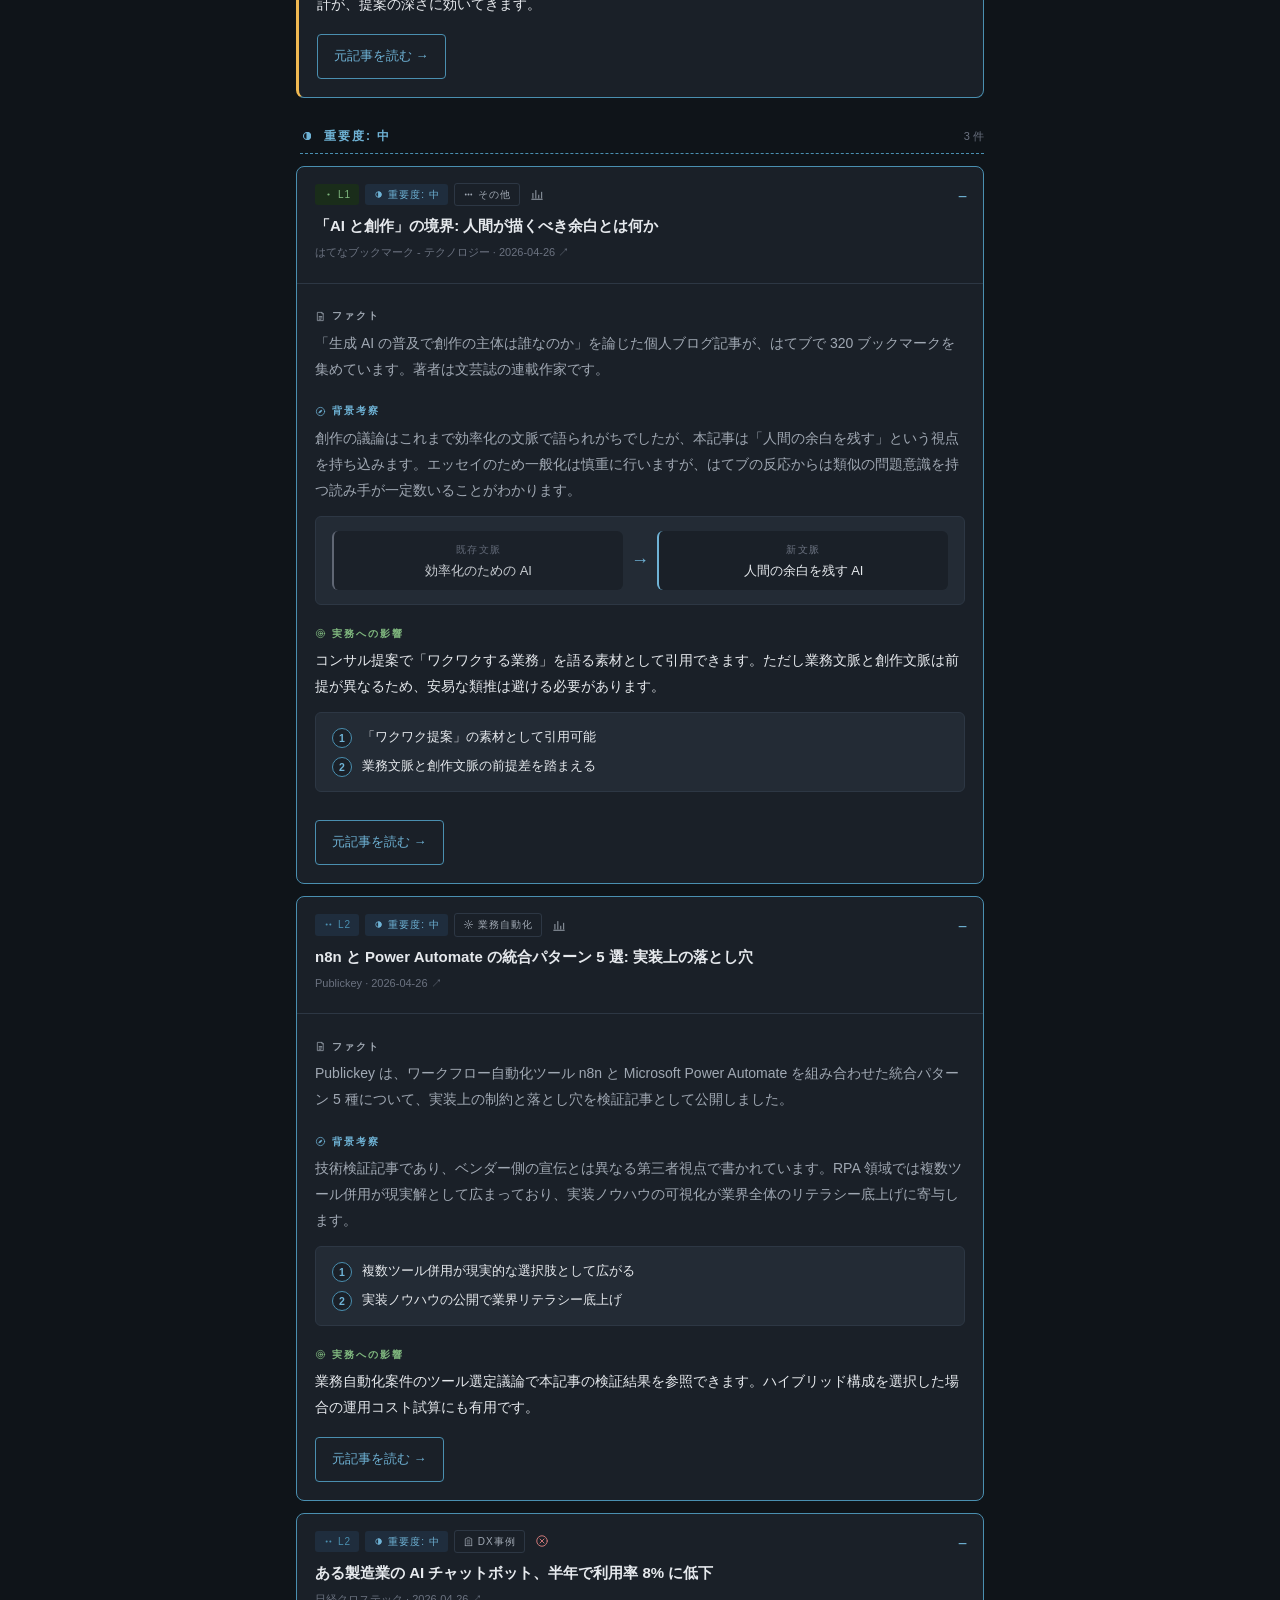
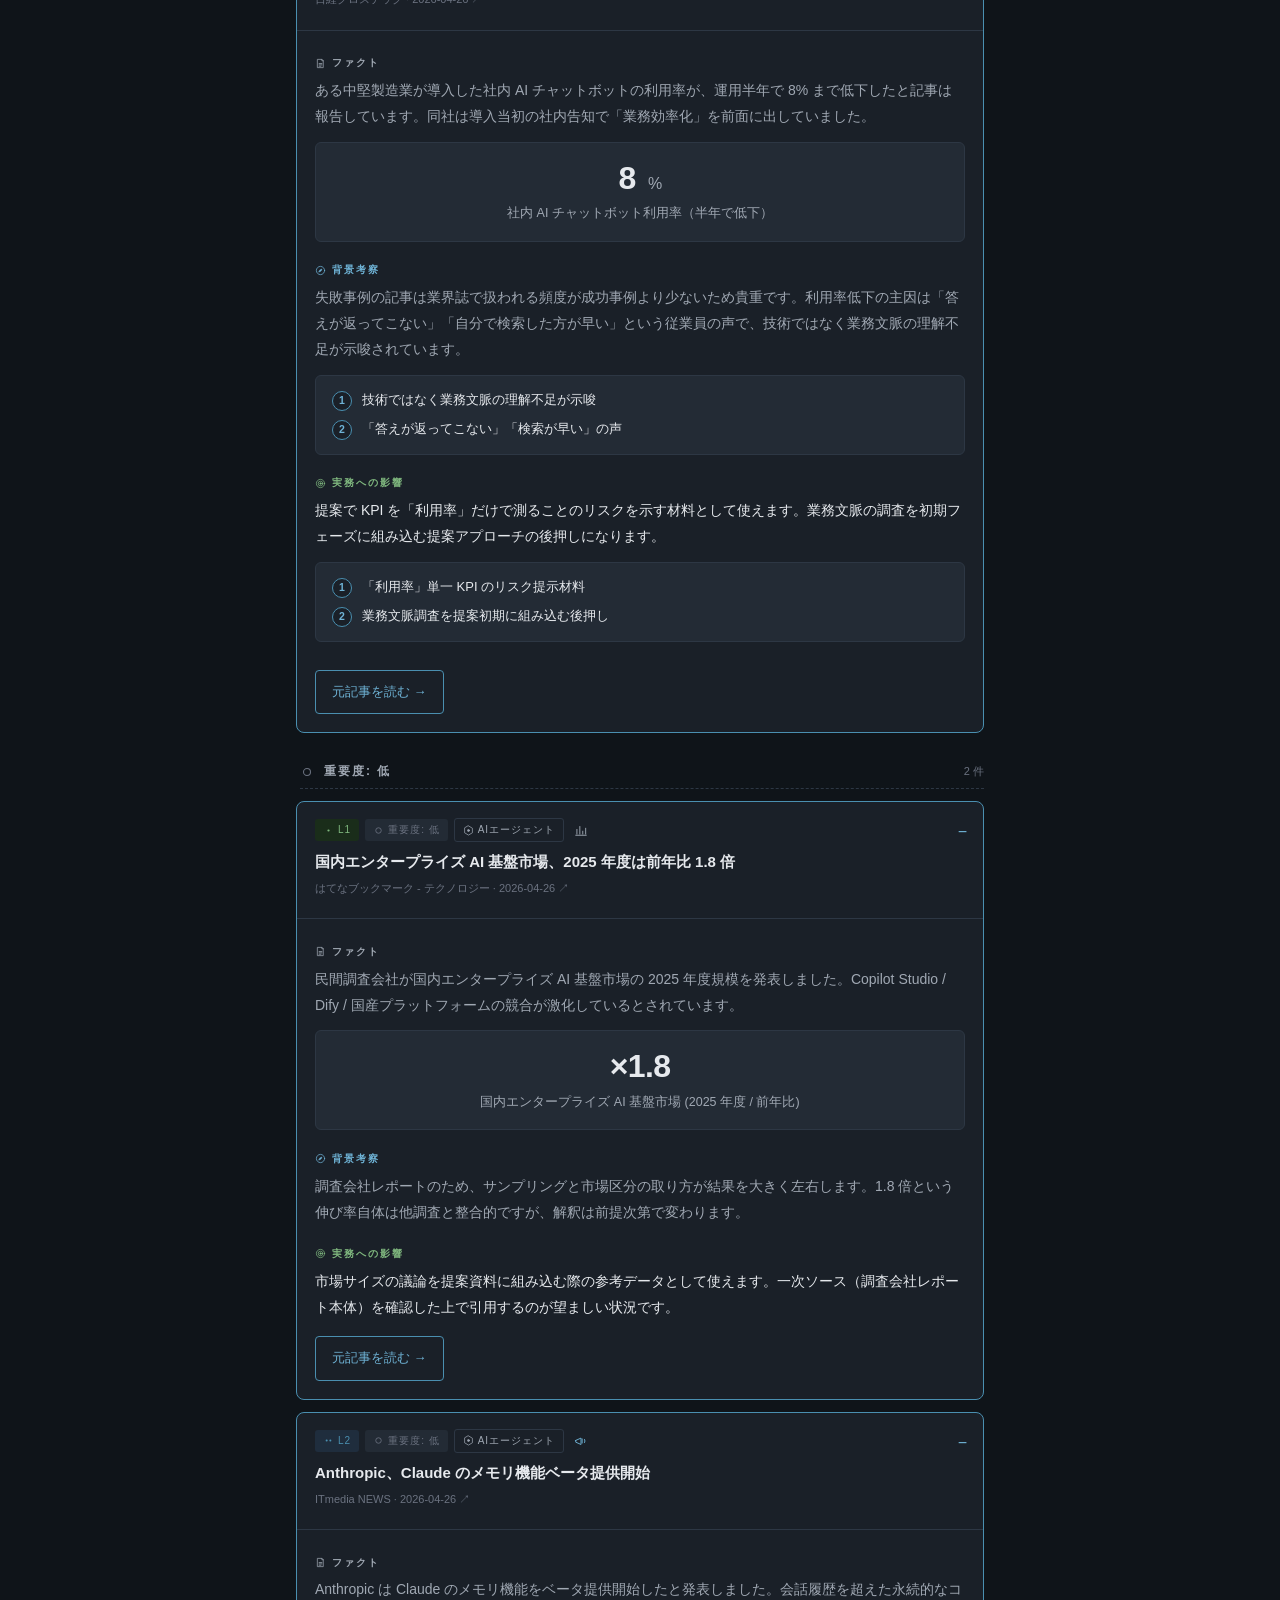
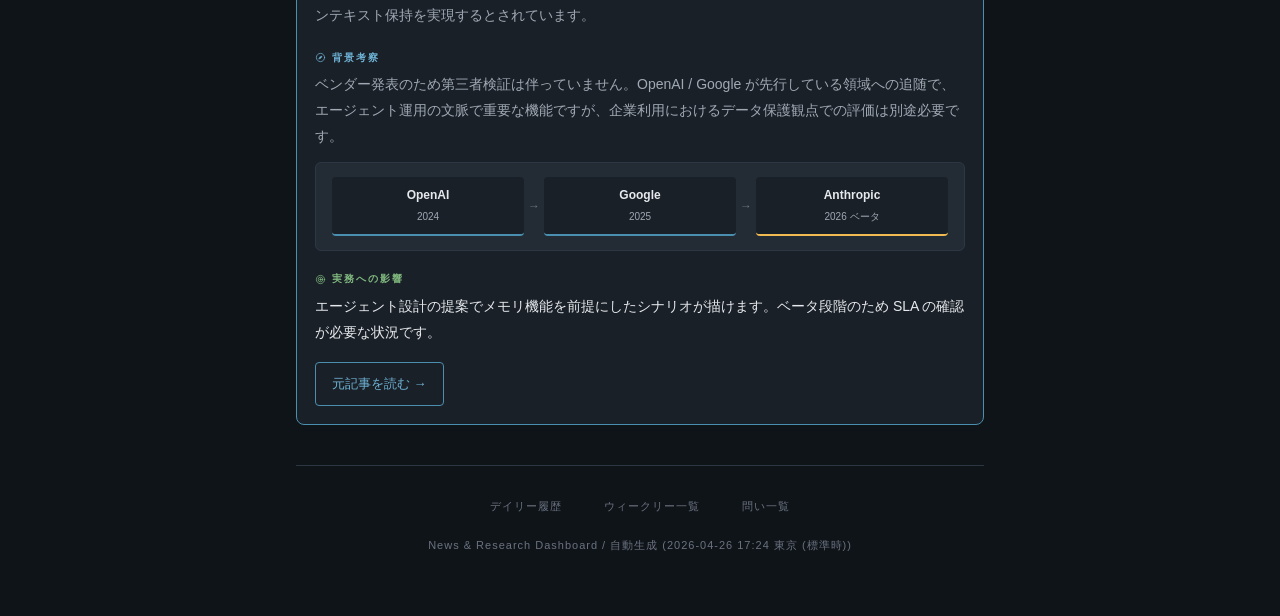
==== commit 6475f500: "Phase 1 §F follow-up 4: restore card prose / weekly indented black list (G-2 pass 4) Master G-2 feed" ====
--- a/site/index.html
+++ b/site/index.html
@@ -268,7 +268,7 @@
       </svg>
     </div>
     <div class="card-title">Microsoft、Copilot Studio に Power Fx ベースのエージェント連携を発表</div>
-    <div class="card-preview">Build 2026 でプレビュー発表。</div>
+    <div class="card-preview">Microsoft が Build 2026 で、Copilot Studio に Power Fx スクリプトでエージェント間連携を制御する機能を追加したと発表しました。プレビュー版は本日提供開始です。</div>
     <a class="card-source"
        href="https://example.com/dummy/1"
        target="_blank"
@@ -281,7 +281,7 @@
         <svg class="icon" aria-hidden="true"><use href="#icon-section-fact"/></svg>
         ファクト
       </div>
-<p>Build 2026 でプレビュー発表。</p><div class="diagram diagram-flow">
+<p>Microsoft が Build 2026 で、Copilot Studio に Power Fx スクリプトでエージェント間連携を制御する機能を追加したと発表しました。プレビュー版は本日提供開始です。</p><div class="diagram diagram-flow">
   <div class="flow-row">
     <div class="flow-step">CS<span class="flow-step-cap">呼び出し</span></div>
     <div class="flow-arrow">→</div>
@@ -296,7 +296,7 @@
         <svg class="icon" aria-hidden="true"><use href="#icon-section-context"/></svg>
         背景考察
       </div>
-<p>ベンダー発表（第三者検証なし）。</p><div class="diagram diagram-pivot">
+<p>ベンダー発表のため第三者検証は伴っていません。Power Platform の既存顧客基盤を活かし、Dify など新興プラットフォームへの対抗軸を打ち出した動きで、エージェント運用の主戦場が「単体導入」から「複数エージェントのオーケストレーション」へ移っている流れの上にあります。</p><div class="diagram diagram-pivot">
   <div class="pivot-cell pivot-from">
     <div class="pivot-label">これまで</div>
     <div class="pivot-text">単体エージェント</div>
@@ -312,7 +312,7 @@
         <svg class="icon" aria-hidden="true"><use href="#icon-section-impact"/></svg>
         実務への影響
       </div>
-<div class="diagram diagram-bullets">
+<p class="sowhat-text">CS / Dify / PA の 3 層アーキテクチャ提案で、Power Fx 連携を前提にしたシナリオが描けます。プレビュー段階のため、本番投入の判断にはベンダーの一般提供 (GA) と独立検証を待つ余地があります。</p><div class="diagram diagram-bullets">
   <div class="bullet-item"><span class="bullet-num">1</span><span class="bullet-text">CS / Dify / PA の 3 層提案で前提化できる</span></div>
   <div class="bullet-item"><span class="bullet-num">2</span><span class="bullet-text">プレビュー段階のため本番投入は慎重に</span></div>
 </div>    </section>
@@ -348,7 +348,7 @@
       </svg>
     </div>
     <div class="card-title">横浜銀行、ボイスボットで月 1,600 件の証明書発行を自動完結</div>
-    <div class="card-preview">運用 6 ヶ月の実績。</div>
+    <div class="card-preview">横浜銀行はボイスボットを活用した証明書発行の自動化を本格稼働させ、月 1,600 件を電話オペレーター介入なしで完結させていると発表しました。導入から 6 ヶ月の運用実績です。</div>
     <a class="card-source"
        href="https://example.com/dummy/2"
        target="_blank"
@@ -361,7 +361,7 @@
         <svg class="icon" aria-hidden="true"><use href="#icon-section-fact"/></svg>
         ファクト
       </div>
-<p>運用 6 ヶ月の実績。</p><div class="diagram diagram-stat">
+<p>横浜銀行はボイスボットを活用した証明書発行の自動化を本格稼働させ、月 1,600 件を電話オペレーター介入なしで完結させていると発表しました。導入から 6 ヶ月の運用実績です。</p><div class="diagram diagram-stat">
   <div class="stat-number">1,600 <span class="stat-unit">件 / 月</span></div>
   <div class="stat-caption">電話オペレーター介入なしで完結（運用 6 ヶ月）</div>
 </div>    </section>
@@ -370,7 +370,7 @@
         <svg class="icon" aria-hidden="true"><use href="#icon-section-context"/></svg>
         背景考察
       </div>
-<p>業界構造が「補助」から「完結」へ動く兆候。</p><div class="diagram diagram-pivot">
+<p>金融機関での音声 AI はこれまで「補助」としての導入が主流でした。月 1,600 件規模の完結処理は、業界構造として「人を介さない選択肢」が現実化しつつある兆候です。導入事例レポートのため、失敗側の言及はありません。</p><div class="diagram diagram-pivot">
   <div class="pivot-cell pivot-from">
     <div class="pivot-label">補助</div>
     <div class="pivot-text">人 + 音声 AI</div>
@@ -386,7 +386,7 @@
         <svg class="icon" aria-hidden="true"><use href="#icon-section-impact"/></svg>
         実務への影響
       </div>
-<div class="diagram diagram-bullets">
+<p class="sowhat-text">金融業界向け提案で「完結型音声 AI」のリファレンスとして引用できます。一方、お客様体験の観点で「人を介さない」是非は別途検討が必要な余地があります。</p><div class="diagram diagram-bullets">
   <div class="bullet-item"><span class="bullet-num">1</span><span class="bullet-text">金融提案の完結型音声 AI リファレンス化</span></div>
   <div class="bullet-item"><span class="bullet-num">2</span><span class="bullet-text">顧客体験との両立は別途検討</span></div>
 </div>    </section>
@@ -422,7 +422,7 @@
       </svg>
     </div>
     <div class="card-title">「生成 AI は本当に会議を減らしているのか」議論、800 ブクマ突破</div>
-    <div class="card-preview">事業会社の DX 推進担当の個人ブログ。</div>
+    <div class="card-preview">個人ブログ記事「生成 AI は本当に会議を減らしているのか」がはてブで 800 ブックマークを超え、議論が活発化しています。著者は事業会社の DX 推進担当です。</div>
     <a class="card-source"
        href="https://example.com/dummy/7"
        target="_blank"
@@ -435,7 +435,7 @@
         <svg class="icon" aria-hidden="true"><use href="#icon-section-fact"/></svg>
         ファクト
       </div>
-<p>事業会社の DX 推進担当の個人ブログ。</p><div class="diagram diagram-compare">
+<p>個人ブログ記事「生成 AI は本当に会議を減らしているのか」がはてブで 800 ブックマークを超え、議論が活発化しています。著者は事業会社の DX 推進担当です。</p><div class="diagram diagram-compare">
   <div class="compare-col compare-left">
     <div class="compare-title">ベンダー言説</div>
     <div class="compare-point">会議が減る</div>
@@ -453,13 +453,13 @@
         <svg class="icon" aria-hidden="true"><use href="#icon-section-context"/></svg>
         背景考察
       </div>
-<p>ベンダー言説と現場感覚の乖離は複数現場で観察される構造。</p>    </section>
+<p>ベンダー言説の「会議が減る」と現場感覚の「むしろ準備が増えた」「意思決定の可視化で会議が増えた」のずれを論じる記事です。批判的記事のため一般化には注意が必要ですが、この乖離は複数の現場で観察される構造です。</p>    </section>
     <section class="impact">
       <div class="label sowhat">
         <svg class="icon" aria-hidden="true"><use href="#icon-section-impact"/></svg>
         実務への影響
       </div>
-<p class="sowhat-text">定量 ROI に加え「現場での使用感」を定性指標として提案に組み込む。</p>    </section>
+<p class="sowhat-text">提案資料で導入効果を語る際、定量 ROI だけでなく「現場での使用感」を定性指標として組み込む設計が、提案の深さに効いてきます。</p>    </section>
     <a class="external-link"
        href="https://example.com/dummy/7"
        target="_blank"
@@ -497,7 +497,7 @@
       </svg>
     </div>
     <div class="card-title">「AI と創作」の境界: 人間が描くべき余白とは何か</div>
-    <div class="card-preview">文芸誌連載作家の個人ブログ。はてブ 320 ブクマ。</div>
+    <div class="card-preview">「生成 AI の普及で創作の主体は誰なのか」を論じた個人ブログ記事が、はてブで 320 ブックマークを集めています。著者は文芸誌の連載作家です。</div>
     <a class="card-source"
        href="https://example.com/dummy/3"
        target="_blank"
@@ -510,13 +510,13 @@
         <svg class="icon" aria-hidden="true"><use href="#icon-section-fact"/></svg>
         ファクト
       </div>
-<p>文芸誌連載作家の個人ブログ。はてブ 320 ブクマ。</p>    </section>
+<p>「生成 AI の普及で創作の主体は誰なのか」を論じた個人ブログ記事が、はてブで 320 ブックマークを集めています。著者は文芸誌の連載作家です。</p>    </section>
     <section class="context">
       <div class="label summary">
         <svg class="icon" aria-hidden="true"><use href="#icon-section-context"/></svg>
         背景考察
       </div>
-<p>視点の転換を提示する論説。</p><div class="diagram diagram-pivot">
+<p>創作の議論はこれまで効率化の文脈で語られがちでしたが、本記事は「人間の余白を残す」という視点を持ち込みます。エッセイのため一般化は慎重に行いますが、はてブの反応からは類似の問題意識を持つ読み手が一定数いることがわかります。</p><div class="diagram diagram-pivot">
   <div class="pivot-cell pivot-from">
     <div class="pivot-label">既存文脈</div>
     <div class="pivot-text">効率化のための AI</div>
@@ -532,7 +532,7 @@
         <svg class="icon" aria-hidden="true"><use href="#icon-section-impact"/></svg>
         実務への影響
       </div>
-<div class="diagram diagram-bullets">
+<p class="sowhat-text">コンサル提案で「ワクワクする業務」を語る素材として引用できます。ただし業務文脈と創作文脈は前提が異なるため、安易な類推は避ける必要があります。</p><div class="diagram diagram-bullets">
   <div class="bullet-item"><span class="bullet-num">1</span><span class="bullet-text">「ワクワク提案」の素材として引用可能</span></div>
   <div class="bullet-item"><span class="bullet-num">2</span><span class="bullet-text">業務文脈と創作文脈の前提差を踏まえる</span></div>
 </div>    </section>
@@ -568,7 +568,7 @@
       </svg>
     </div>
     <div class="card-title">n8n と Power Automate の統合パターン 5 選: 実装上の落とし穴</div>
-    <div class="card-preview">技術検証記事（5 パターン分析）。</div>
+    <div class="card-preview">Publickey は、ワークフロー自動化ツール n8n と Microsoft Power Automate を組み合わせた統合パターン 5 種について、実装上の制約と落とし穴を検証記事として公開しました。</div>
     <a class="card-source"
        href="https://example.com/dummy/4"
        target="_blank"
@@ -581,13 +581,13 @@
         <svg class="icon" aria-hidden="true"><use href="#icon-section-fact"/></svg>
         ファクト
       </div>
-<p>技術検証記事（5 パターン分析）。</p>    </section>
+<p>Publickey は、ワークフロー自動化ツール n8n と Microsoft Power Automate を組み合わせた統合パターン 5 種について、実装上の制約と落とし穴を検証記事として公開しました。</p>    </section>
     <section class="context">
       <div class="label summary">
         <svg class="icon" aria-hidden="true"><use href="#icon-section-context"/></svg>
         背景考察
       </div>
-<p>ベンダー宣伝と異なる第三者視点。</p><div class="diagram diagram-bullets">
+<p>技術検証記事であり、ベンダー側の宣伝とは異なる第三者視点で書かれています。RPA 領域では複数ツール併用が現実解として広まっており、実装ノウハウの可視化が業界全体のリテラシー底上げに寄与します。</p><div class="diagram diagram-bullets">
   <div class="bullet-item"><span class="bullet-num">1</span><span class="bullet-text">複数ツール併用が現実的な選択肢として広がる</span></div>
   <div class="bullet-item"><span class="bullet-num">2</span><span class="bullet-text">実装ノウハウの公開で業界リテラシー底上げ</span></div>
 </div>    </section>
@@ -596,7 +596,7 @@
         <svg class="icon" aria-hidden="true"><use href="#icon-section-impact"/></svg>
         実務への影響
       </div>
-<p class="sowhat-text">ツール選定議論とハイブリッド構成のコスト試算に有用。</p>    </section>
+<p class="sowhat-text">業務自動化案件のツール選定議論で本記事の検証結果を参照できます。ハイブリッド構成を選択した場合の運用コスト試算にも有用です。</p>    </section>
     <a class="external-link"
        href="https://example.com/dummy/4"
        target="_blank"
@@ -629,7 +629,7 @@
       </svg>
     </div>
     <div class="card-title">ある製造業の AI チャットボット、半年で利用率 8% に低下</div>
-    <div class="card-preview">導入時の社内告知は「業務効率化」が前面だった。</div>
+    <div class="card-preview">ある中堅製造業が導入した社内 AI チャットボットの利用率が、運用半年で 8% まで低下したと記事は報告しています。同社は導入当初の社内告知で「業務効率化」を前面に出していました。</div>
     <a class="card-source"
        href="https://example.com/dummy/6"
        target="_blank"
@@ -642,7 +642,7 @@
         <svg class="icon" aria-hidden="true"><use href="#icon-section-fact"/></svg>
         ファクト
       </div>
-<p>導入時の社内告知は「業務効率化」が前面だった。</p><div class="diagram diagram-stat">
+<p>ある中堅製造業が導入した社内 AI チャットボットの利用率が、運用半年で 8% まで低下したと記事は報告しています。同社は導入当初の社内告知で「業務効率化」を前面に出していました。</p><div class="diagram diagram-stat">
   <div class="stat-number">8 <span class="stat-unit">%</span></div>
   <div class="stat-caption">社内 AI チャットボット利用率（半年で低下）</div>
 </div>    </section>
@@ -651,7 +651,7 @@
         <svg class="icon" aria-hidden="true"><use href="#icon-section-context"/></svg>
         背景考察
       </div>
-<div class="diagram diagram-bullets">
+<p>失敗事例の記事は業界誌で扱われる頻度が成功事例より少ないため貴重です。利用率低下の主因は「答えが返ってこない」「自分で検索した方が早い」という従業員の声で、技術ではなく業務文脈の理解不足が示唆されています。</p><div class="diagram diagram-bullets">
   <div class="bullet-item"><span class="bullet-num">1</span><span class="bullet-text">技術ではなく業務文脈の理解不足が示唆</span></div>
   <div class="bullet-item"><span class="bullet-num">2</span><span class="bullet-text">「答えが返ってこない」「検索が早い」の声</span></div>
 </div>    </section>
@@ -660,7 +660,7 @@
         <svg class="icon" aria-hidden="true"><use href="#icon-section-impact"/></svg>
         実務への影響
       </div>
-<div class="diagram diagram-bullets">
+<p class="sowhat-text">提案で KPI を「利用率」だけで測ることのリスクを示す材料として使えます。業務文脈の調査を初期フェーズに組み込む提案アプローチの後押しになります。</p><div class="diagram diagram-bullets">
   <div class="bullet-item"><span class="bullet-num">1</span><span class="bullet-text">「利用率」単一 KPI のリスク提示材料</span></div>
   <div class="bullet-item"><span class="bullet-num">2</span><span class="bullet-text">業務文脈調査を提案初期に組み込む後押し</span></div>
 </div>    </section>
@@ -701,7 +701,7 @@
       </svg>
     </div>
     <div class="card-title">国内エンタープライズ AI 基盤市場、2025 年度は前年比 1.8 倍</div>
-    <div class="card-preview">民間調査会社のレポート。</div>
+    <div class="card-preview">民間調査会社が国内エンタープライズ AI 基盤市場の 2025 年度規模を発表しました。Copilot Studio / Dify / 国産プラットフォームの競合が激化しているとされています。</div>
     <a class="card-source"
        href="https://example.com/dummy/5"
        target="_blank"
@@ -714,7 +714,7 @@
         <svg class="icon" aria-hidden="true"><use href="#icon-section-fact"/></svg>
         ファクト
       </div>
-<p>民間調査会社のレポート。</p><div class="diagram diagram-stat">
+<p>民間調査会社が国内エンタープライズ AI 基盤市場の 2025 年度規模を発表しました。Copilot Studio / Dify / 国産プラットフォームの競合が激化しているとされています。</p><div class="diagram diagram-stat">
   <div class="stat-number">×1.8</div>
   <div class="stat-caption">国内エンタープライズ AI 基盤市場 (2025 年度 / 前年比)</div>
 </div>    </section>
@@ -723,13 +723,13 @@
         <svg class="icon" aria-hidden="true"><use href="#icon-section-context"/></svg>
         背景考察
       </div>
-<p>市場区分の取り方で解釈が変わる点に注意。</p>    </section>
+<p>調査会社レポートのため、サンプリングと市場区分の取り方が結果を大きく左右します。1.8 倍という伸び率自体は他調査と整合的ですが、解釈は前提次第で変わります。</p>    </section>
     <section class="impact">
       <div class="label sowhat">
         <svg class="icon" aria-hidden="true"><use href="#icon-section-impact"/></svg>
         実務への影響
       </div>
-<p class="sowhat-text">提案資料の参考データ。一次ソース確認の上で引用。</p>    </section>
+<p class="sowhat-text">市場サイズの議論を提案資料に組み込む際の参考データとして使えます。一次ソース（調査会社レポート本体）を確認した上で引用するのが望ましい状況です。</p>    </section>
     <a class="external-link"
        href="https://example.com/dummy/5"
        target="_blank"
@@ -762,7 +762,7 @@
       </svg>
     </div>
     <div class="card-title">Anthropic、Claude のメモリ機能ベータ提供開始</div>
-    <div class="card-preview">永続コンテキスト保持機能。</div>
+    <div class="card-preview">Anthropic は Claude のメモリ機能をベータ提供開始したと発表しました。会話履歴を超えた永続的なコンテキスト保持を実現するとされています。</div>
     <a class="card-source"
        href="https://example.com/dummy/8"
        target="_blank"
@@ -775,13 +775,13 @@
         <svg class="icon" aria-hidden="true"><use href="#icon-section-fact"/></svg>
         ファクト
       </div>
-<p>永続コンテキスト保持機能。</p>    </section>
+<p>Anthropic は Claude のメモリ機能をベータ提供開始したと発表しました。会話履歴を超えた永続的なコンテキスト保持を実現するとされています。</p>    </section>
     <section class="context">
       <div class="label summary">
         <svg class="icon" aria-hidden="true"><use href="#icon-section-context"/></svg>
         背景考察
       </div>
-<p>先行ベンダーへの追随。</p><div class="diagram diagram-timeline">
+<p>ベンダー発表のため第三者検証は伴っていません。OpenAI / Google が先行している領域への追随で、エージェント運用の文脈で重要な機能ですが、企業利用におけるデータ保護観点での評価は別途必要です。</p><div class="diagram diagram-timeline">
   <div class="timeline-step">OpenAI<span class="timeline-cap">2024</span></div>
   <div class="timeline-arrow">→</div>
   <div class="timeline-step">Google<span class="timeline-cap">2025</span></div>
@@ -793,7 +793,7 @@
         <svg class="icon" aria-hidden="true"><use href="#icon-section-impact"/></svg>
         実務への影響
       </div>
-<p class="sowhat-text">エージェント設計の選択肢拡張。ベータのため SLA 要確認。</p>    </section>
+<p class="sowhat-text">エージェント設計の提案でメモリ機能を前提にしたシナリオが描けます。ベータ段階のため SLA の確認が必要な状況です。</p>    </section>
     <a class="external-link"
        href="https://example.com/dummy/8"
        target="_blank"
@@ -807,7 +807,7 @@
     <a href="/weekly/">ウィークリー一覧</a>
     <a href="/inquiries/">問い一覧</a>
   </nav>
-  <div>News &amp; Research Dashboard / 自動生成 (2026-04-26 10:23 東京 (標準時))</div>
+  <div>News &amp; Research Dashboard / 自動生成 (2026-04-26 17:24 東京 (標準時))</div>
 </footer>
 
 </div>
--- a/site/assets/style.css
+++ b/site/assets/style.css
@@ -393,8 +393,40 @@
   transition: border-color 0.15s;
   min-height: 44px;
 }
-.archive-list-item.archive-compact { padding: 12px 16px; min-height: 56px; }
+.archive-list-item:hover { border-color: var(--accent); text-decoration: none; }
+
+/* compact 版は月セクションでインデント表示、bg は --bg（黒）で背景に溶ける */
+.month-items {
+  margin-left: 14px;
+  padding-left: 14px;
+  border-left: 1px solid var(--border);
+}
+.archive-list-item.archive-compact {
+  background: transparent;
+  border: none;
+  border-bottom: 1px solid var(--border);
+  border-radius: 0;
+  padding: 12px 14px 12px 0;
+  margin: 0;
+  min-height: 56px;
+  display: grid;
+  grid-template-columns: 1fr auto;
+  grid-template-rows: auto auto;
+  column-gap: 12px;
+  row-gap: 4px;
+  align-items: center;
+  transition: padding-left 0.15s, background 0.15s;
+}
+.archive-list-item.archive-compact:hover {
+  background: rgba(111, 179, 214, 0.05);
+  padding-left: 8px;
+  border-color: var(--border);
+}
+.month-items > .archive-list-item.archive-compact:last-child { border-bottom: none; }
+
 .archive-meta-row {
+  grid-column: 1;
+  grid-row: 1;
   display: flex;
   align-items: center;
   gap: 8px;
@@ -402,13 +434,28 @@
   letter-spacing: 1px;
   color: var(--text-mute);
   text-transform: uppercase;
+  margin: 0;
 }
 .archive-meta-row .archive-week-label,
 .archive-meta-row .archive-date-range { display: inline; margin: 0; }
 .archive-meta-sep { opacity: 0.5; }
-.archive-compact .archive-theme-title { margin: 6px 0 8px; }
-.archive-compact .archive-lens-badge { margin: 0; }
-.archive-compact .archive-cta { margin-top: 8px; font-size: 11px; }
+.archive-compact .archive-theme-title {
+  grid-column: 1;
+  grid-row: 2;
+  font-size: 14px;
+  font-weight: 600;
+  color: var(--text);
+  margin: 0;
+  line-height: 1.45;
+}
+.archive-compact .archive-cta {
+  grid-column: 2;
+  grid-row: 1 / span 2;
+  align-self: center;
+  margin: 0;
+  font-size: 16px;
+  color: var(--accent);
+}
 .archive-list-item:hover { border-color: var(--accent); text-decoration: none; }
 .archive-week-label {
   font-size: 11px;
@@ -596,19 +643,8 @@
   border-bottom: 1px solid var(--border);
 }
 
-/* §12.11 ウィークリー archive item — タグスタイルに統一 (lens 色分け廃止) */
-.archive-lens-badge {
-  display: inline-block;
-  font-size: 10px;
-  letter-spacing: 1px;
-  padding: 2px 8px;
-  border-radius: 3px;
-  border: 1px solid var(--border);
-  background: transparent;
-  color: var(--text-dim);
-  font-weight: 500;
-  margin: 0;
-}
+/* §12.11 archive-lens-badge は撤去（マスター指示で意味なしのため非表示）。
+   lens 情報はデータには保持し、Phase 4 のウィークリー Part 2 生成時に内部で使用。 */
 
 /* §12.12 図解テンプレ (D-40 ② 構造図 / ③ 集約ビジュアル) */
 .diagram {
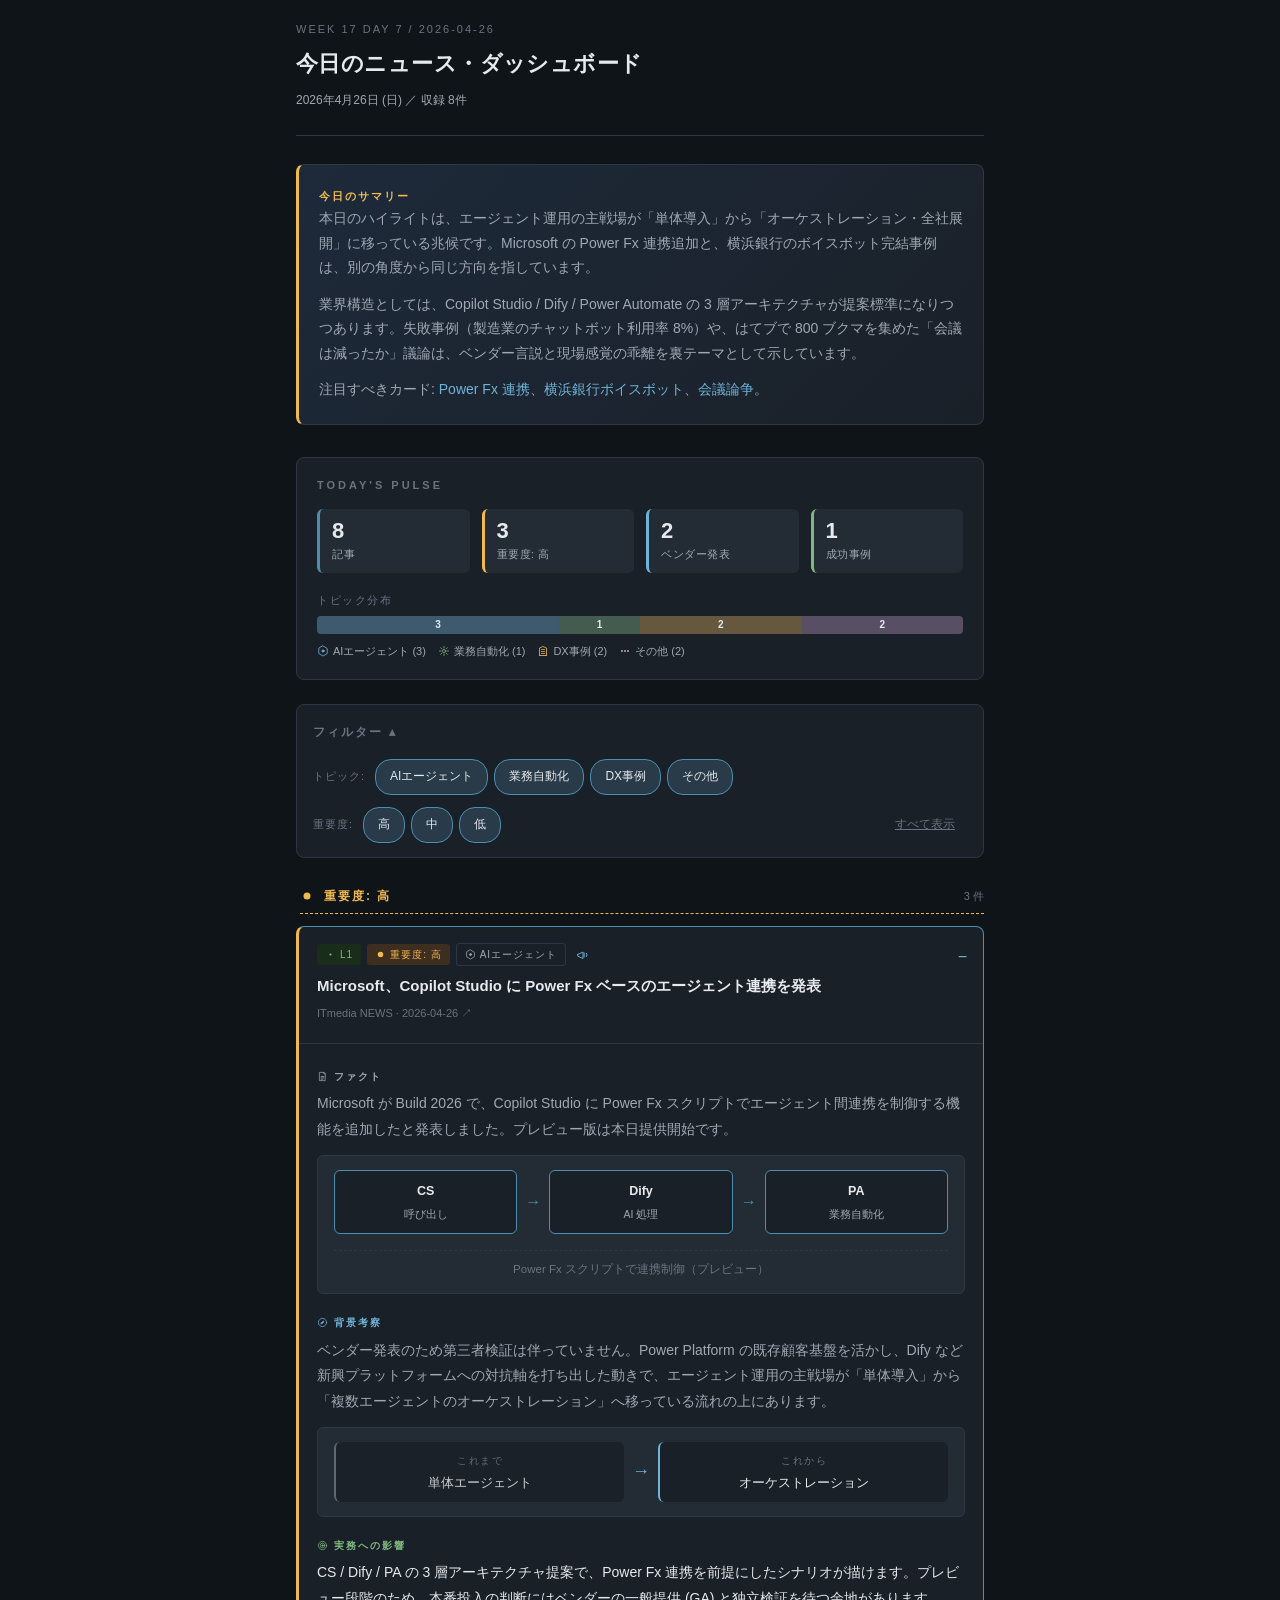
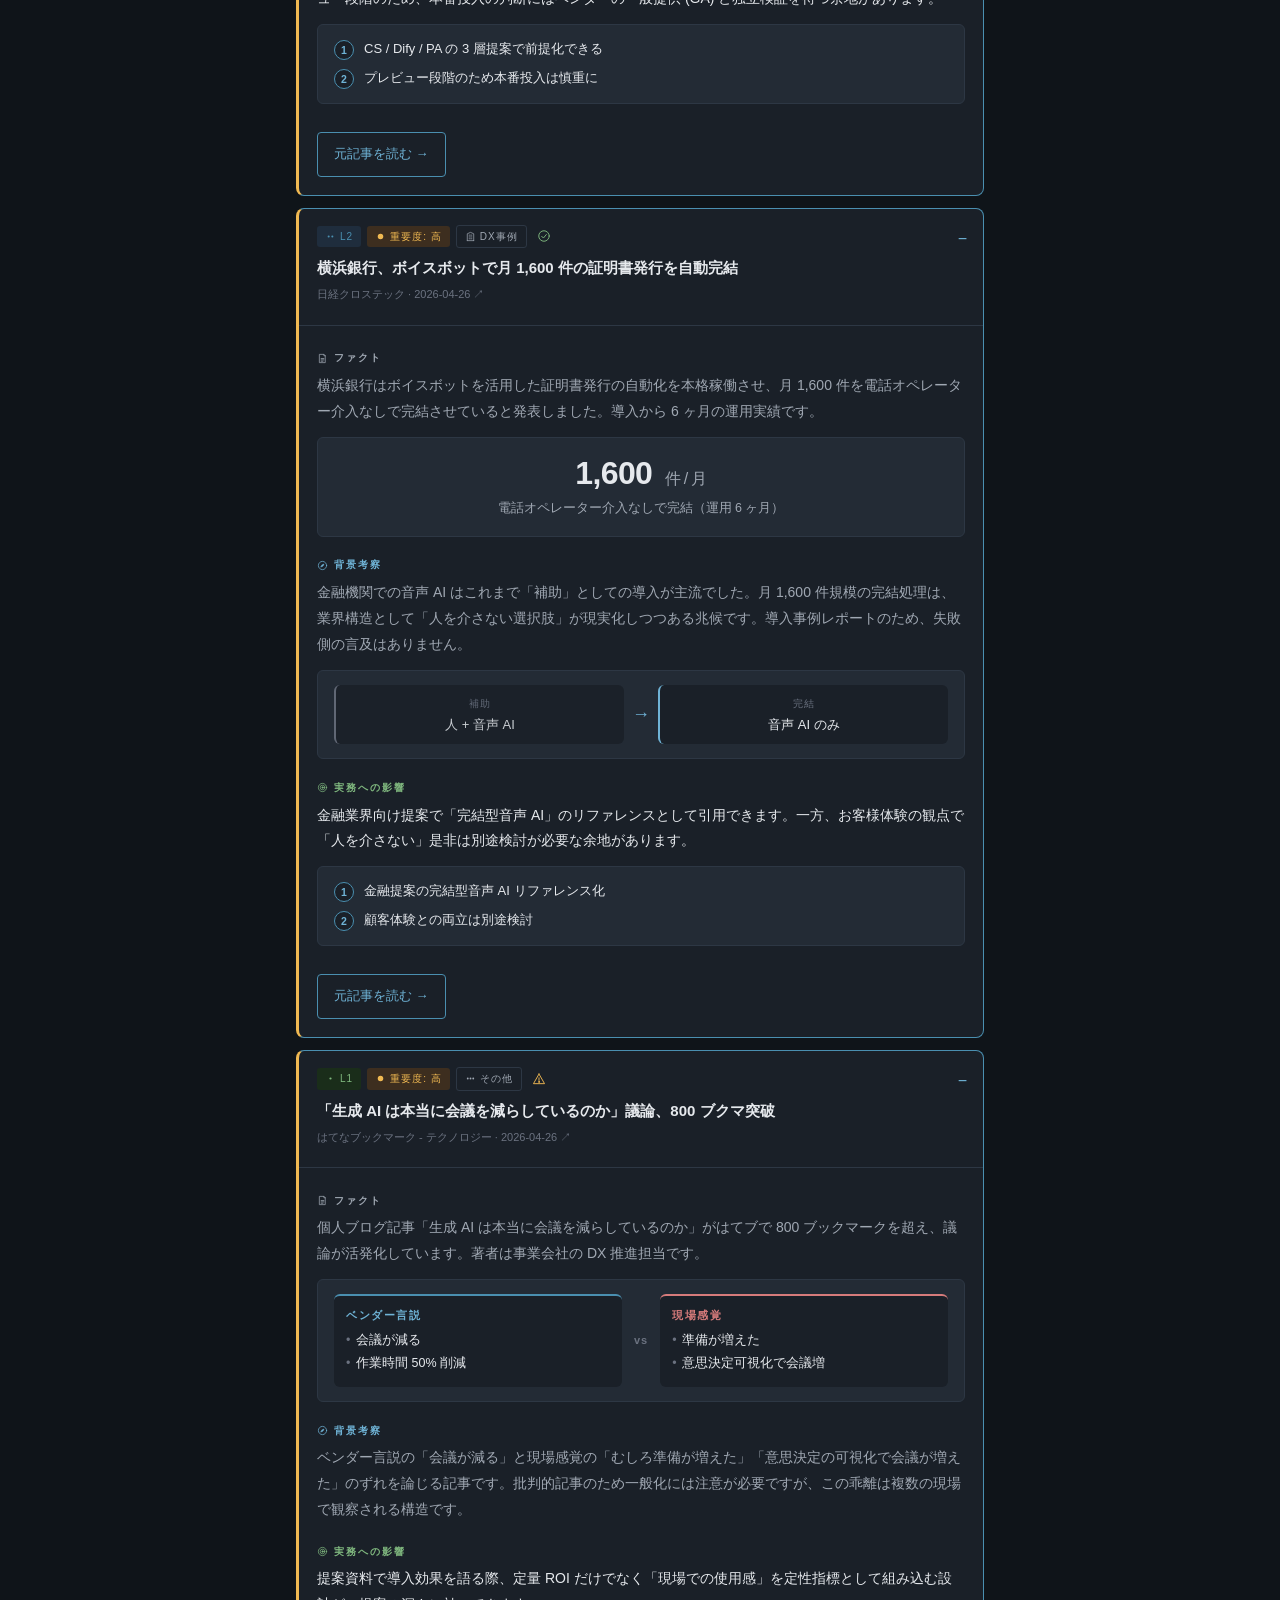
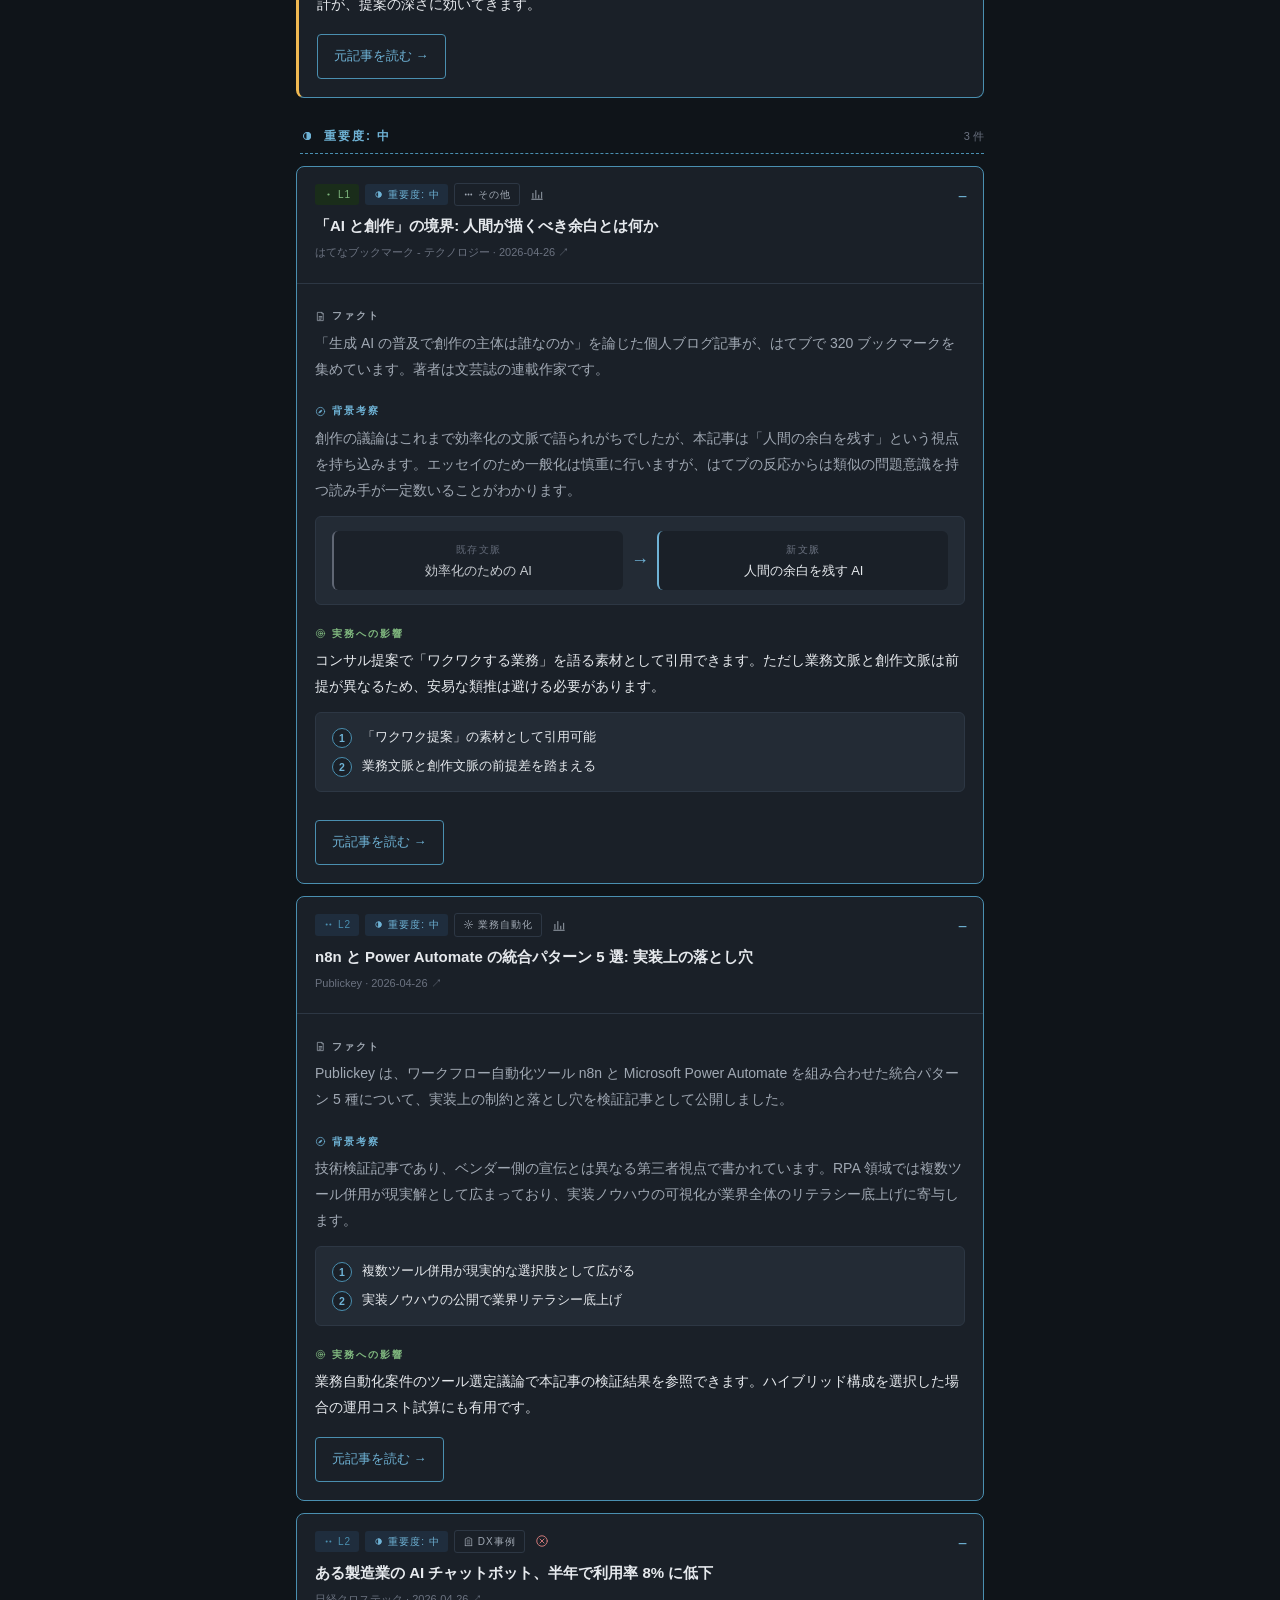
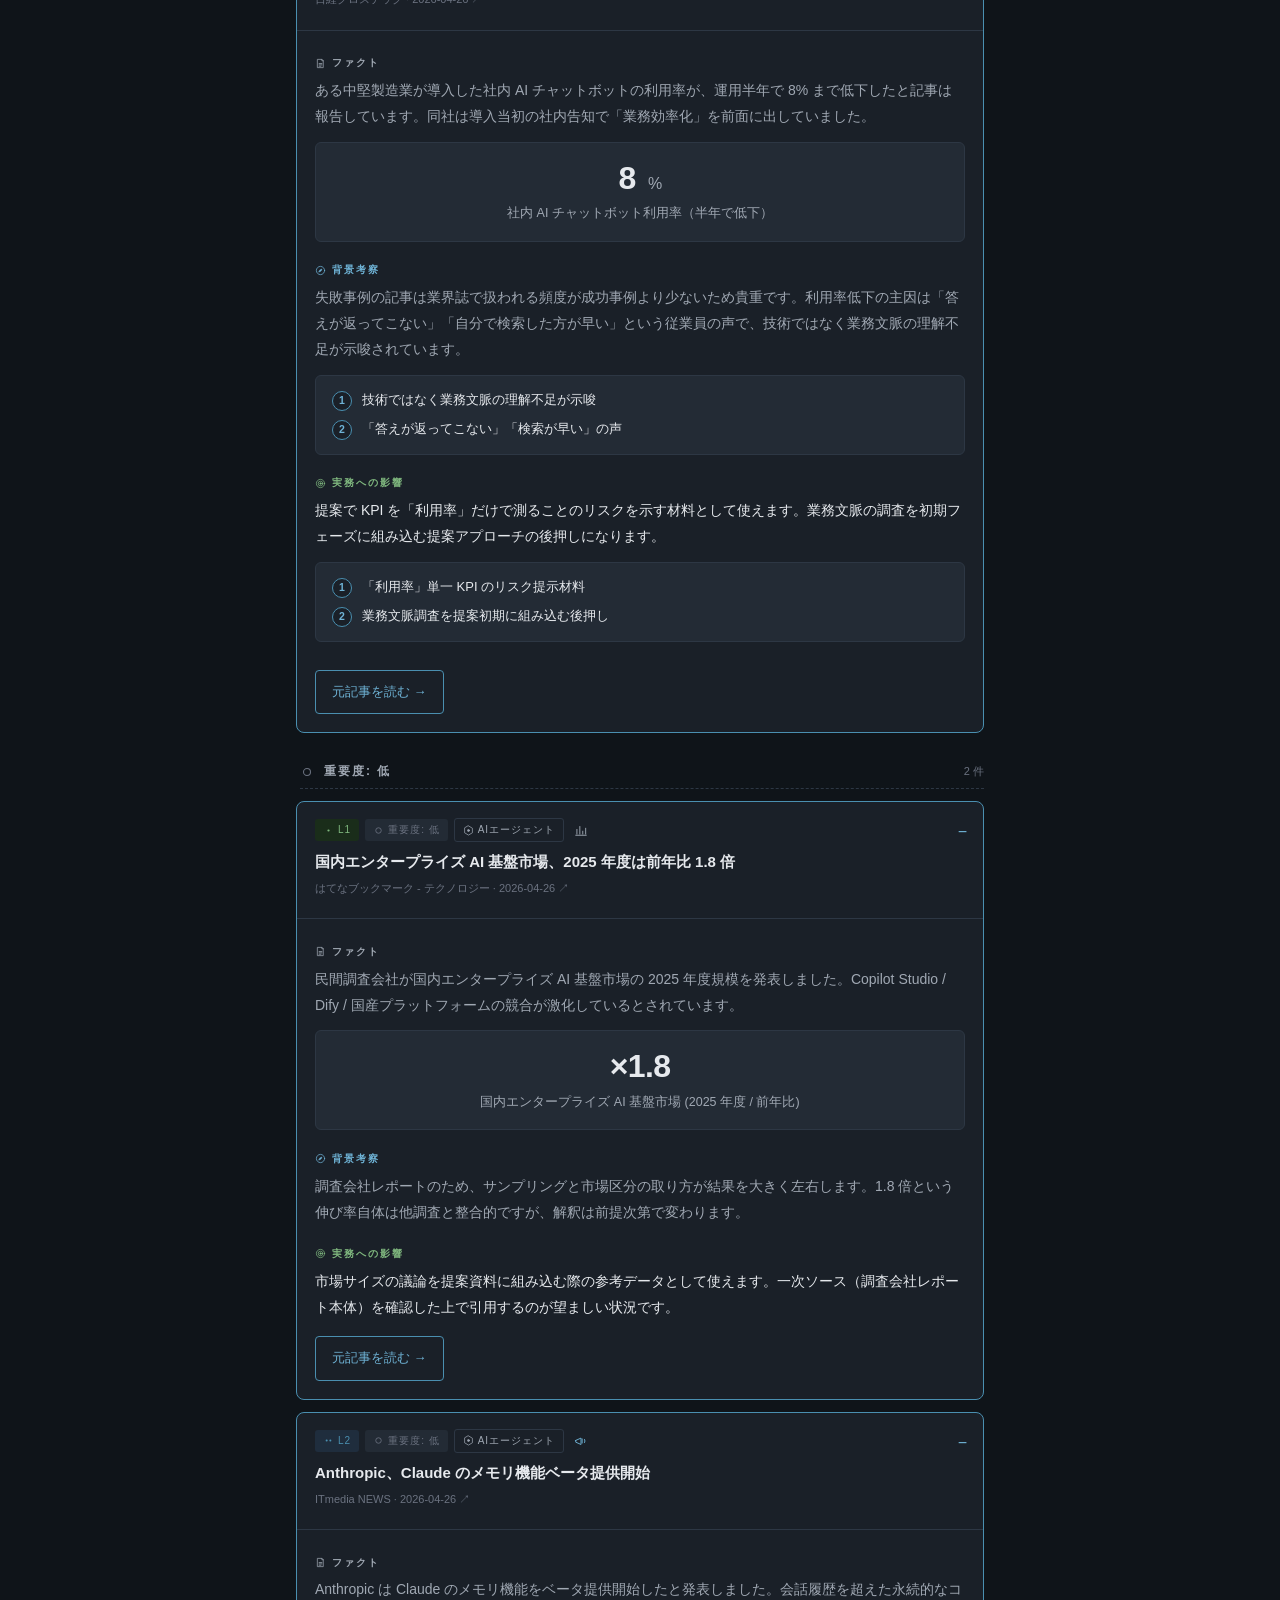
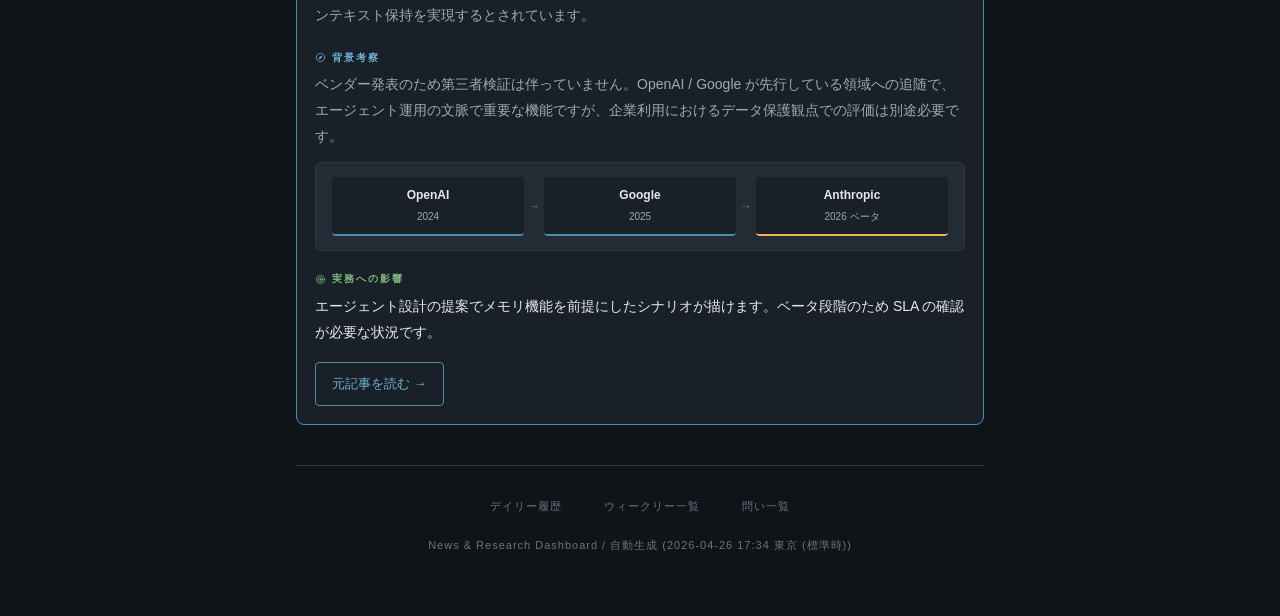
==== commit 44888eb6: "Phase 1 §F bugfix: relative asset paths broke /weekly/ (CSS not loaded -> white bg) Root cause: - ba" ====
--- a/site/index.html
+++ b/site/index.html
@@ -803,11 +803,11 @@
 
 <footer>
   <nav class="footer-nav">
-    <a href="/daily/archive/">デイリー履歴</a>
-    <a href="/weekly/">ウィークリー一覧</a>
-    <a href="/inquiries/">問い一覧</a>
+    <a href="daily/archive/">デイリー履歴</a>
+    <a href="weekly/">ウィークリー一覧</a>
+    <a href="inquiries/">問い一覧</a>
   </nav>
-  <div>News &amp; Research Dashboard / 自動生成 (2026-04-26 17:24 東京 (標準時))</div>
+  <div>News &amp; Research Dashboard / 自動生成 (2026-04-26 17:34 東京 (標準時))</div>
 </footer>
 
 </div>
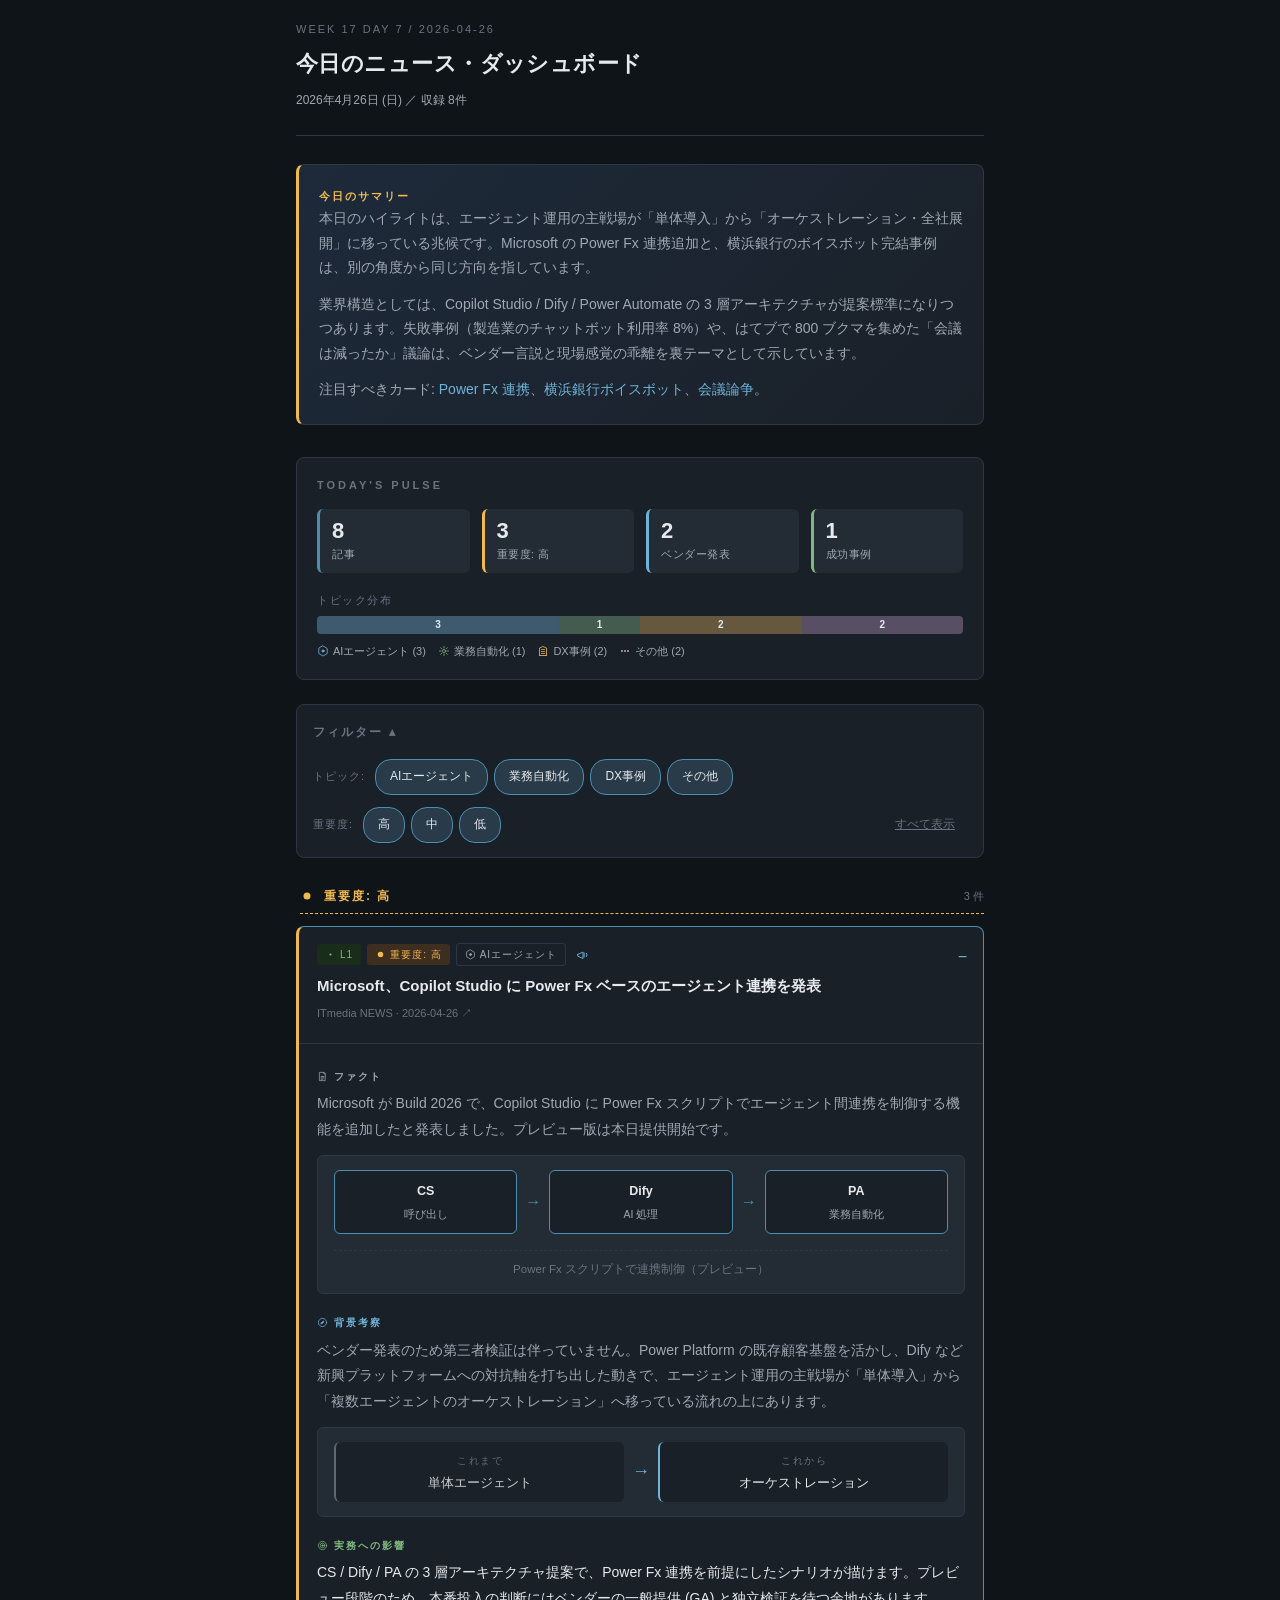
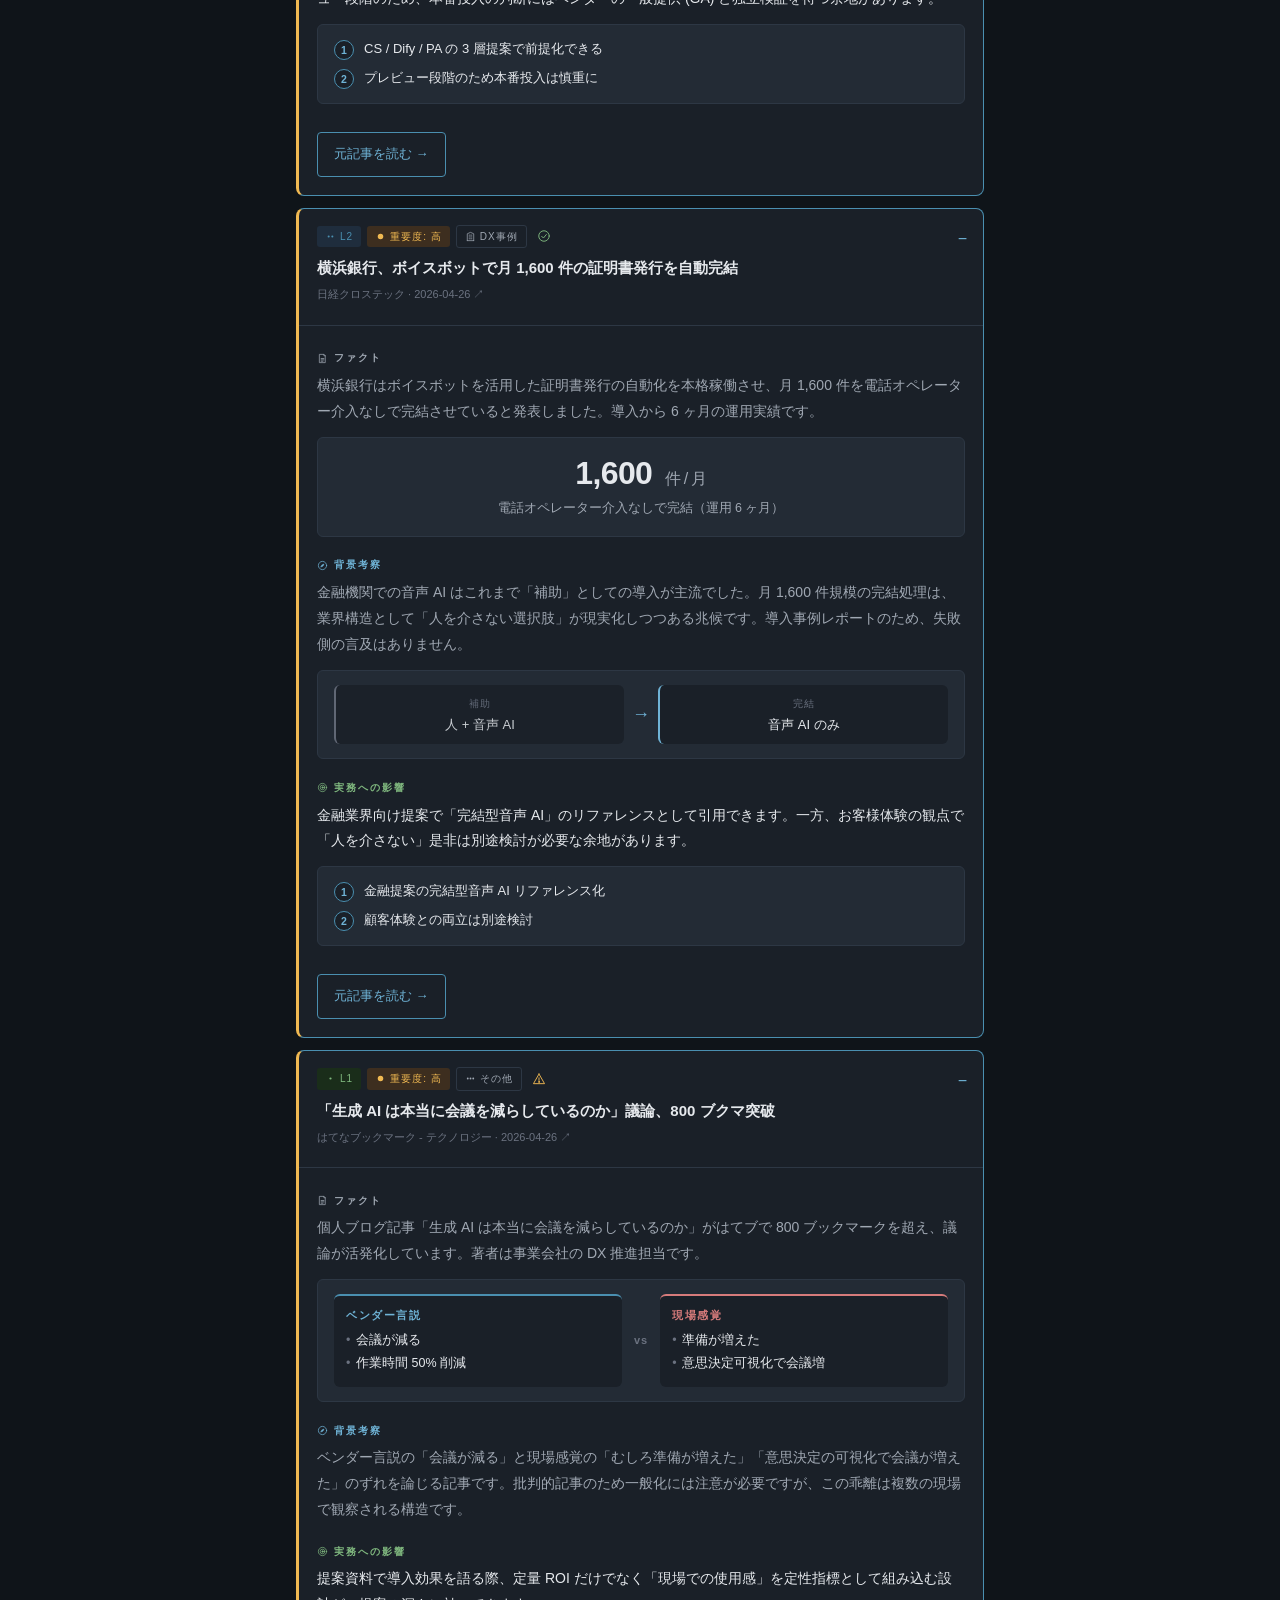
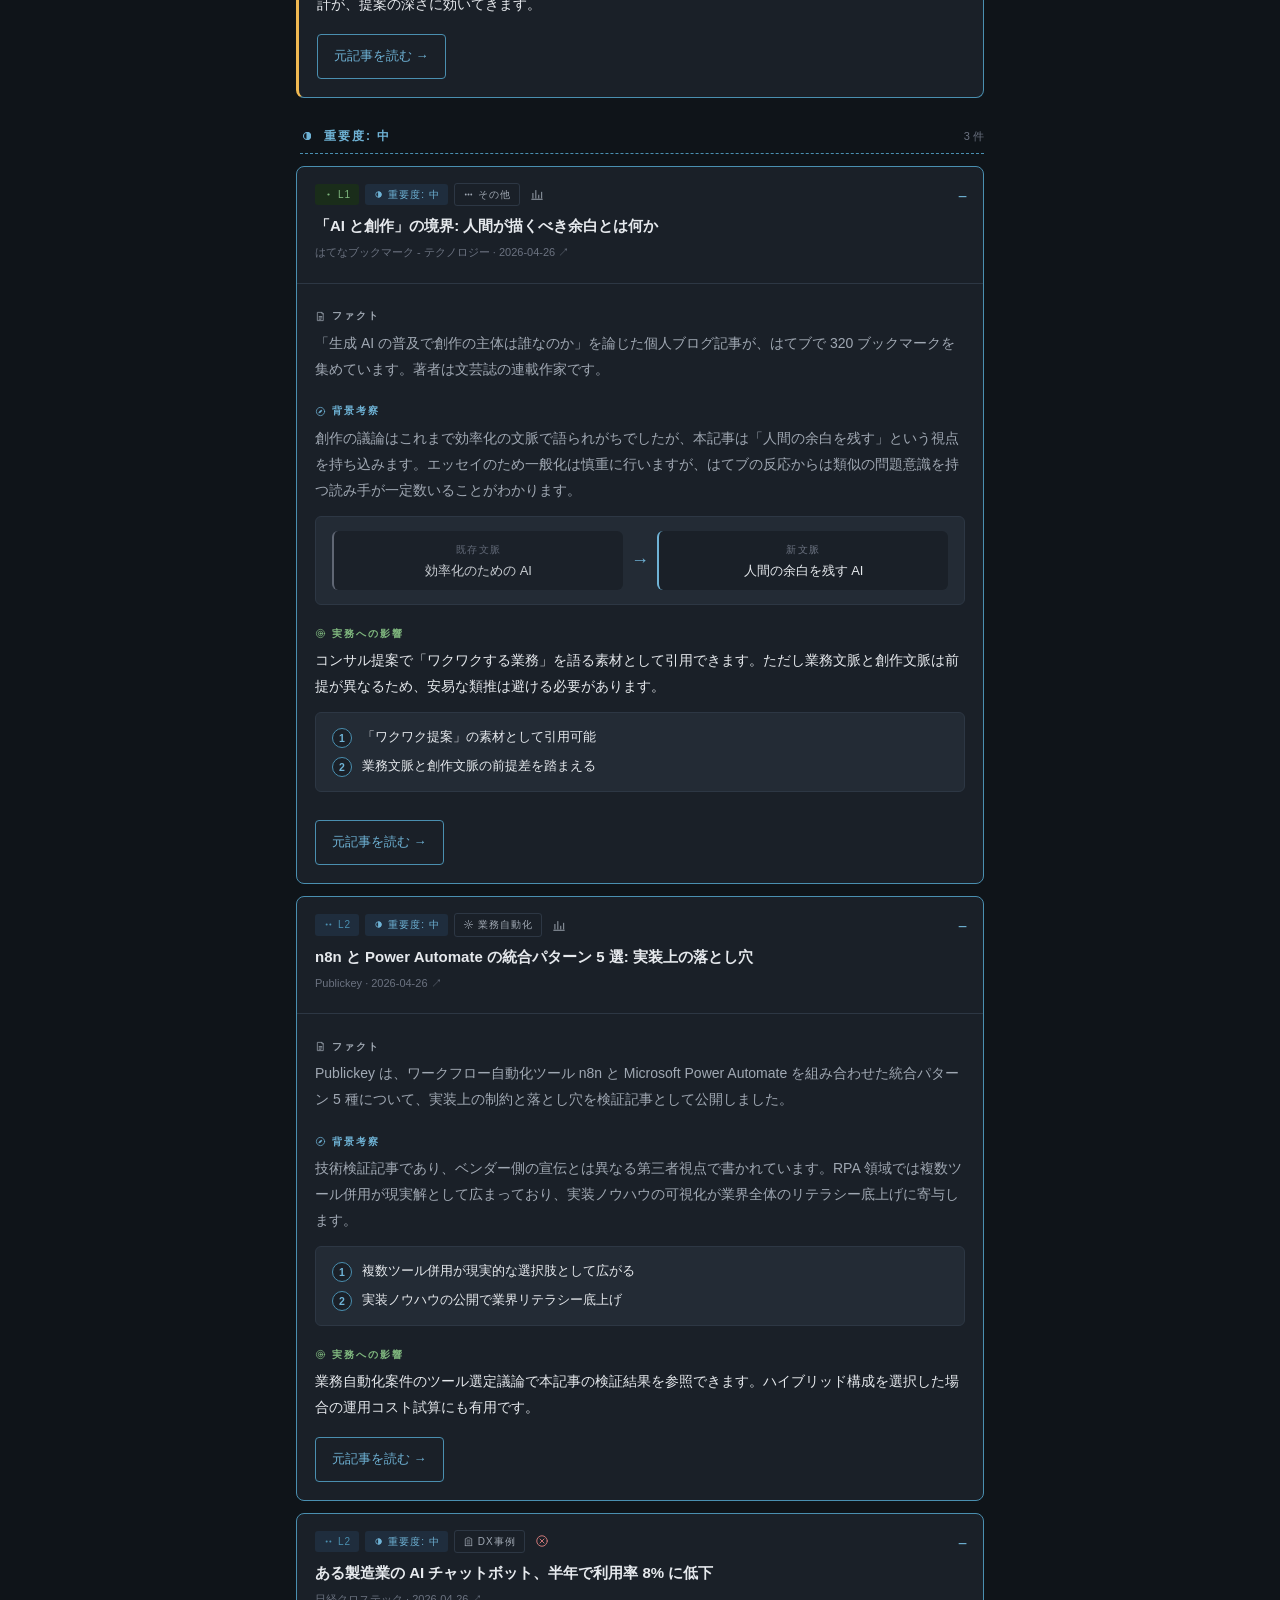
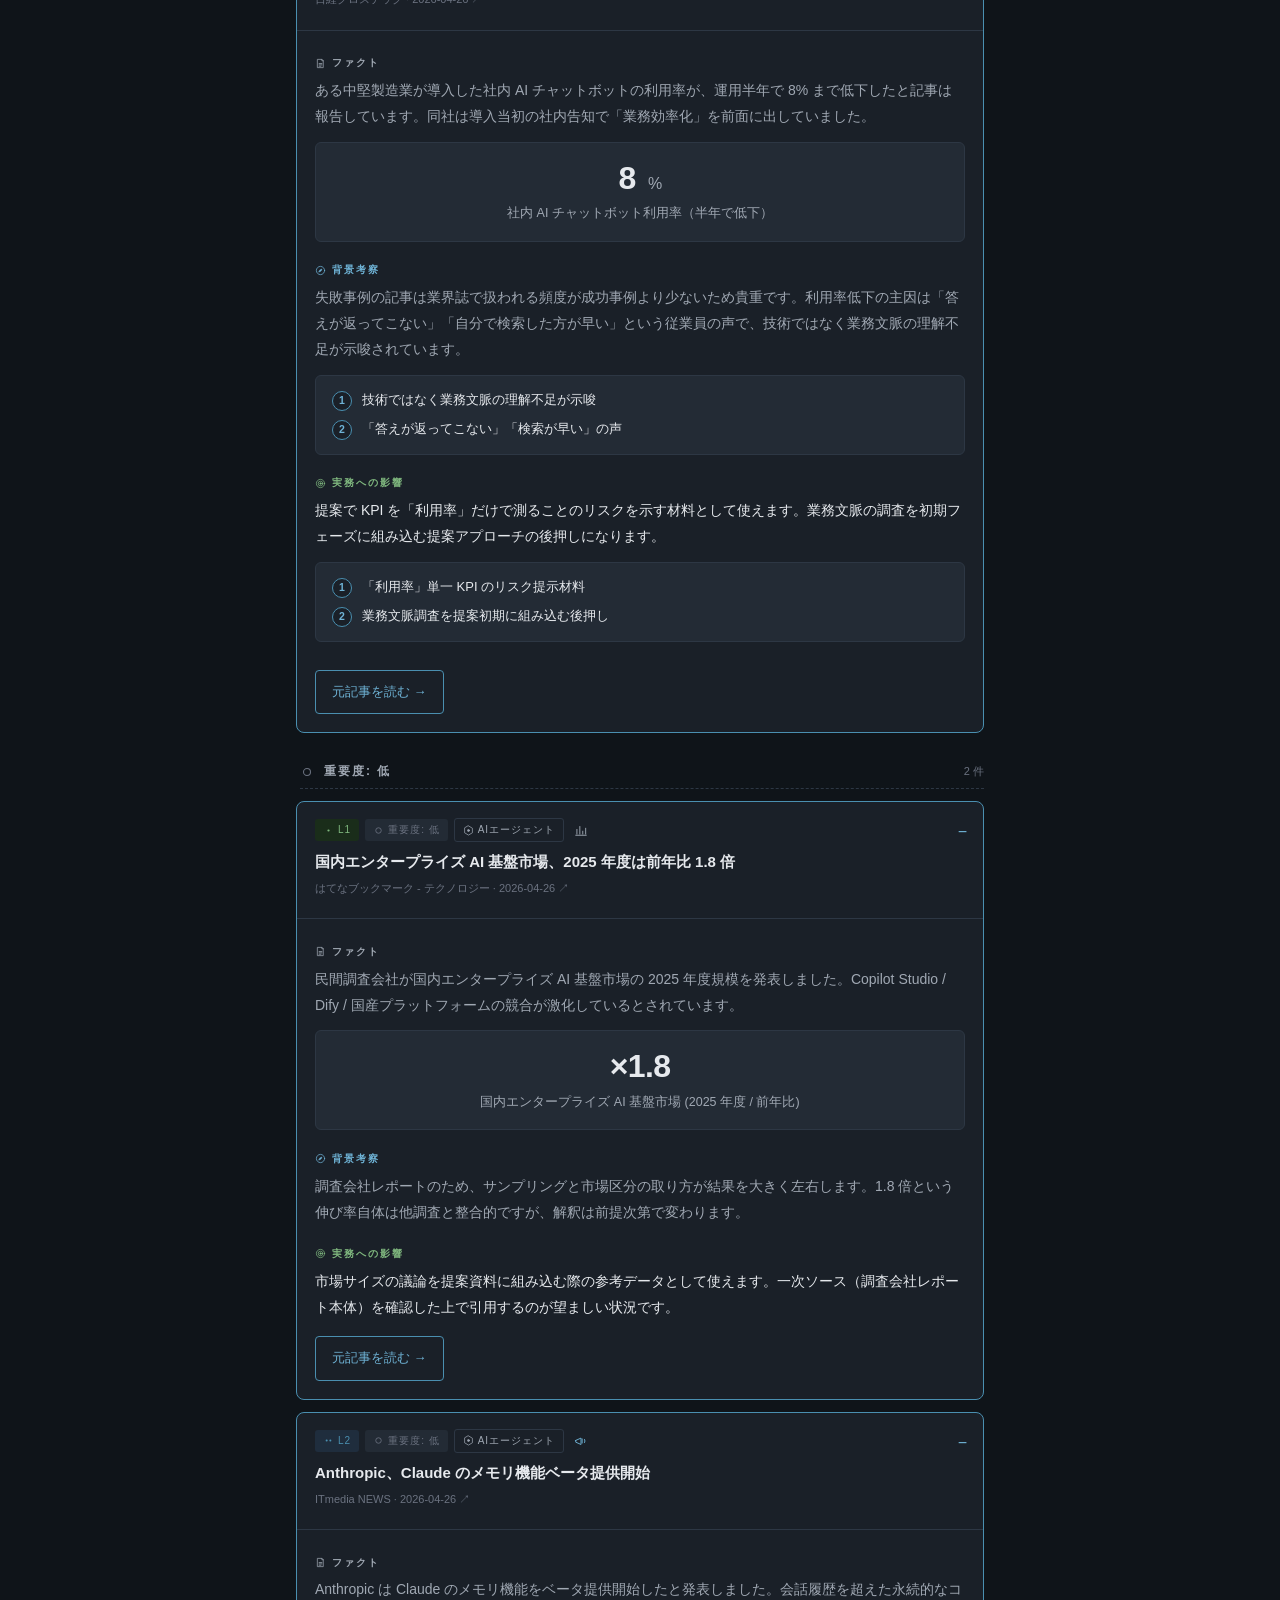
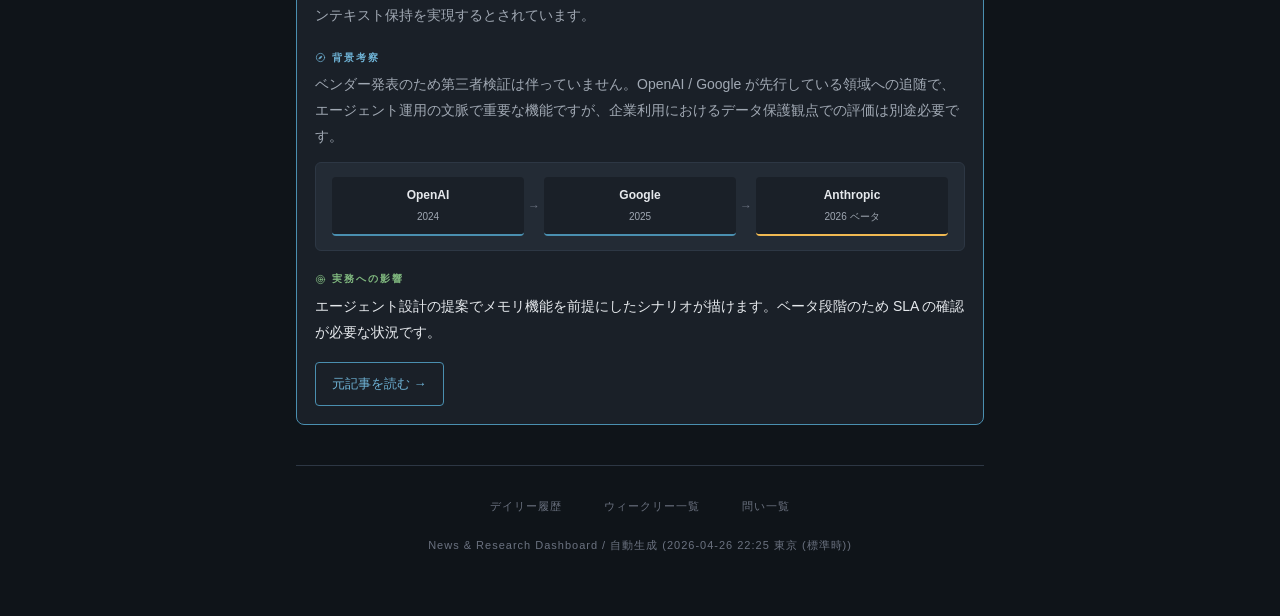
==== commit 627927c0: "Phase 2 + 3 + 4 scaffolding: rapid parallel build (master directive) Master 'phase 2 がうまくいってるなら 3 も " ====
--- a/site/index.html
+++ b/site/index.html
@@ -807,7 +807,7 @@
     <a href="weekly/">ウィークリー一覧</a>
     <a href="inquiries/">問い一覧</a>
   </nav>
-  <div>News &amp; Research Dashboard / 自動生成 (2026-04-26 17:34 東京 (標準時))</div>
+  <div>News &amp; Research Dashboard / 自動生成 (2026-04-26 22:25 東京 (標準時))</div>
 </footer>
 
 </div>
